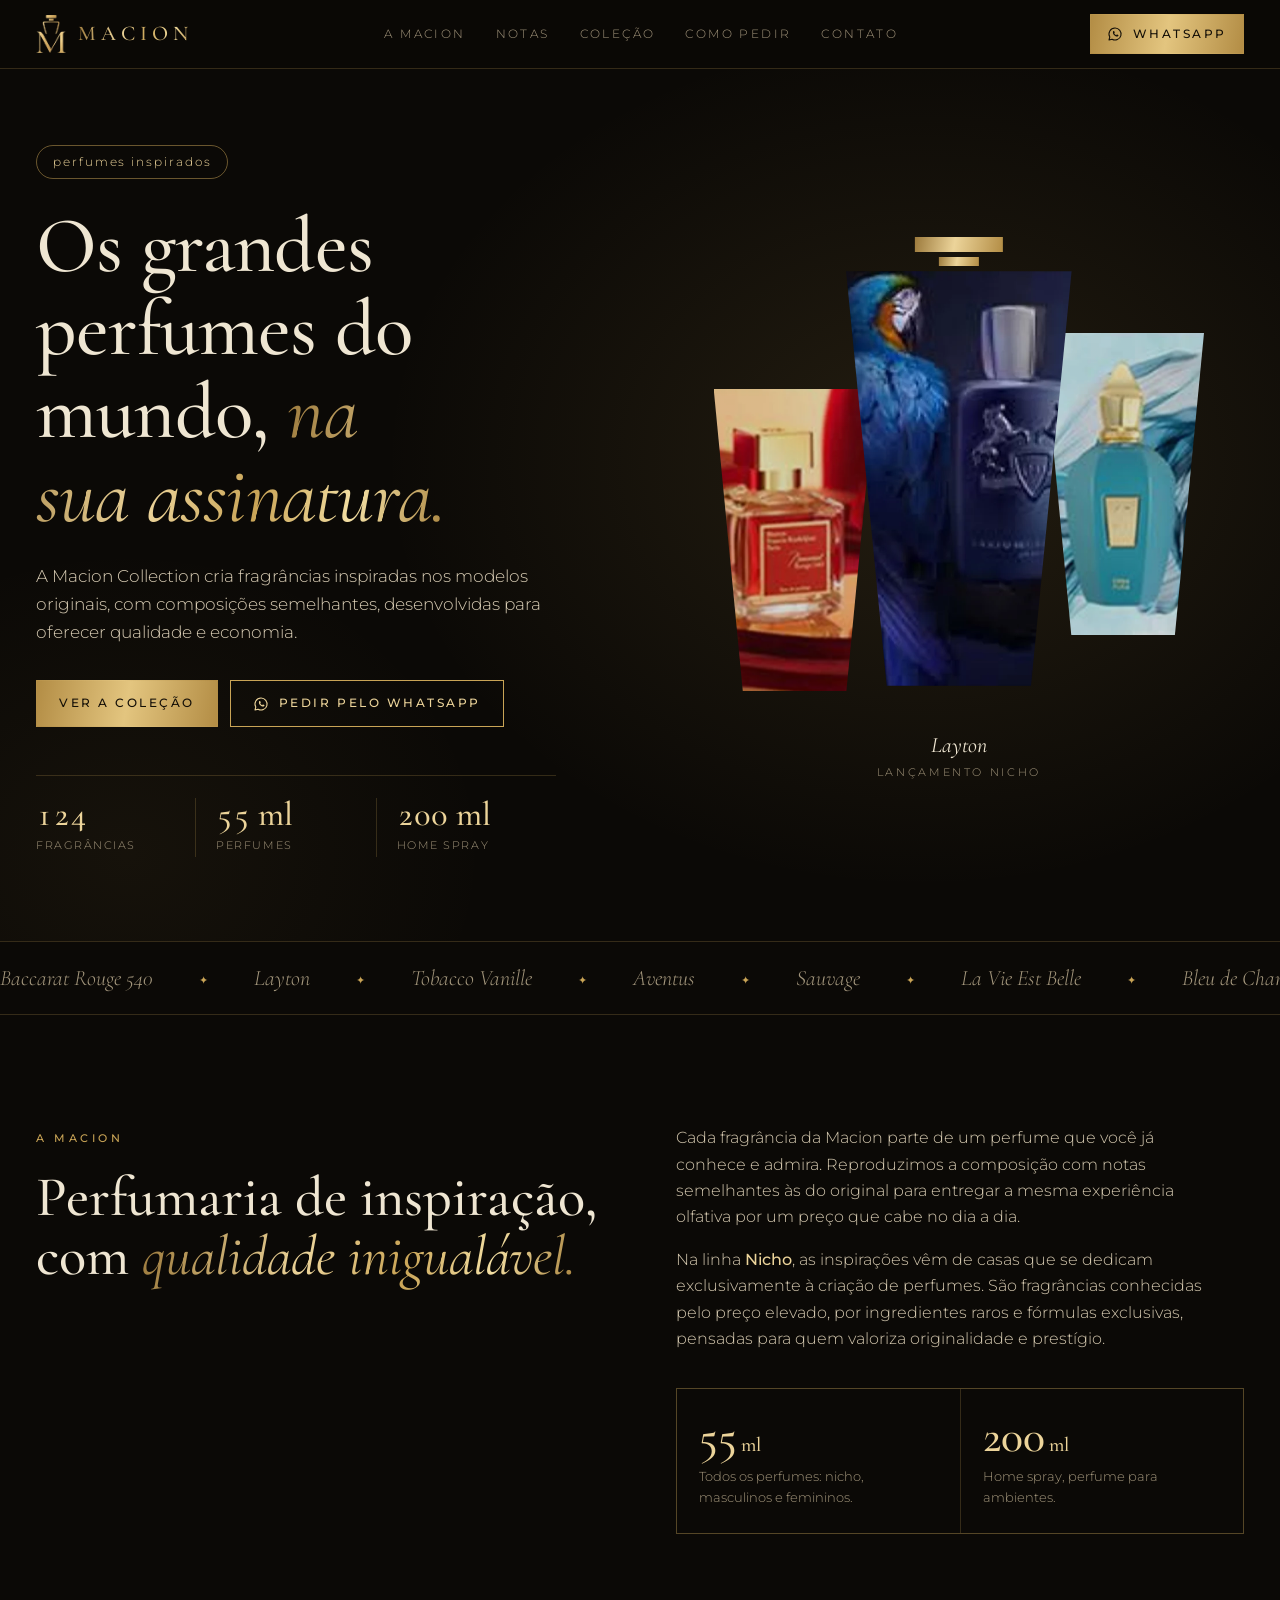
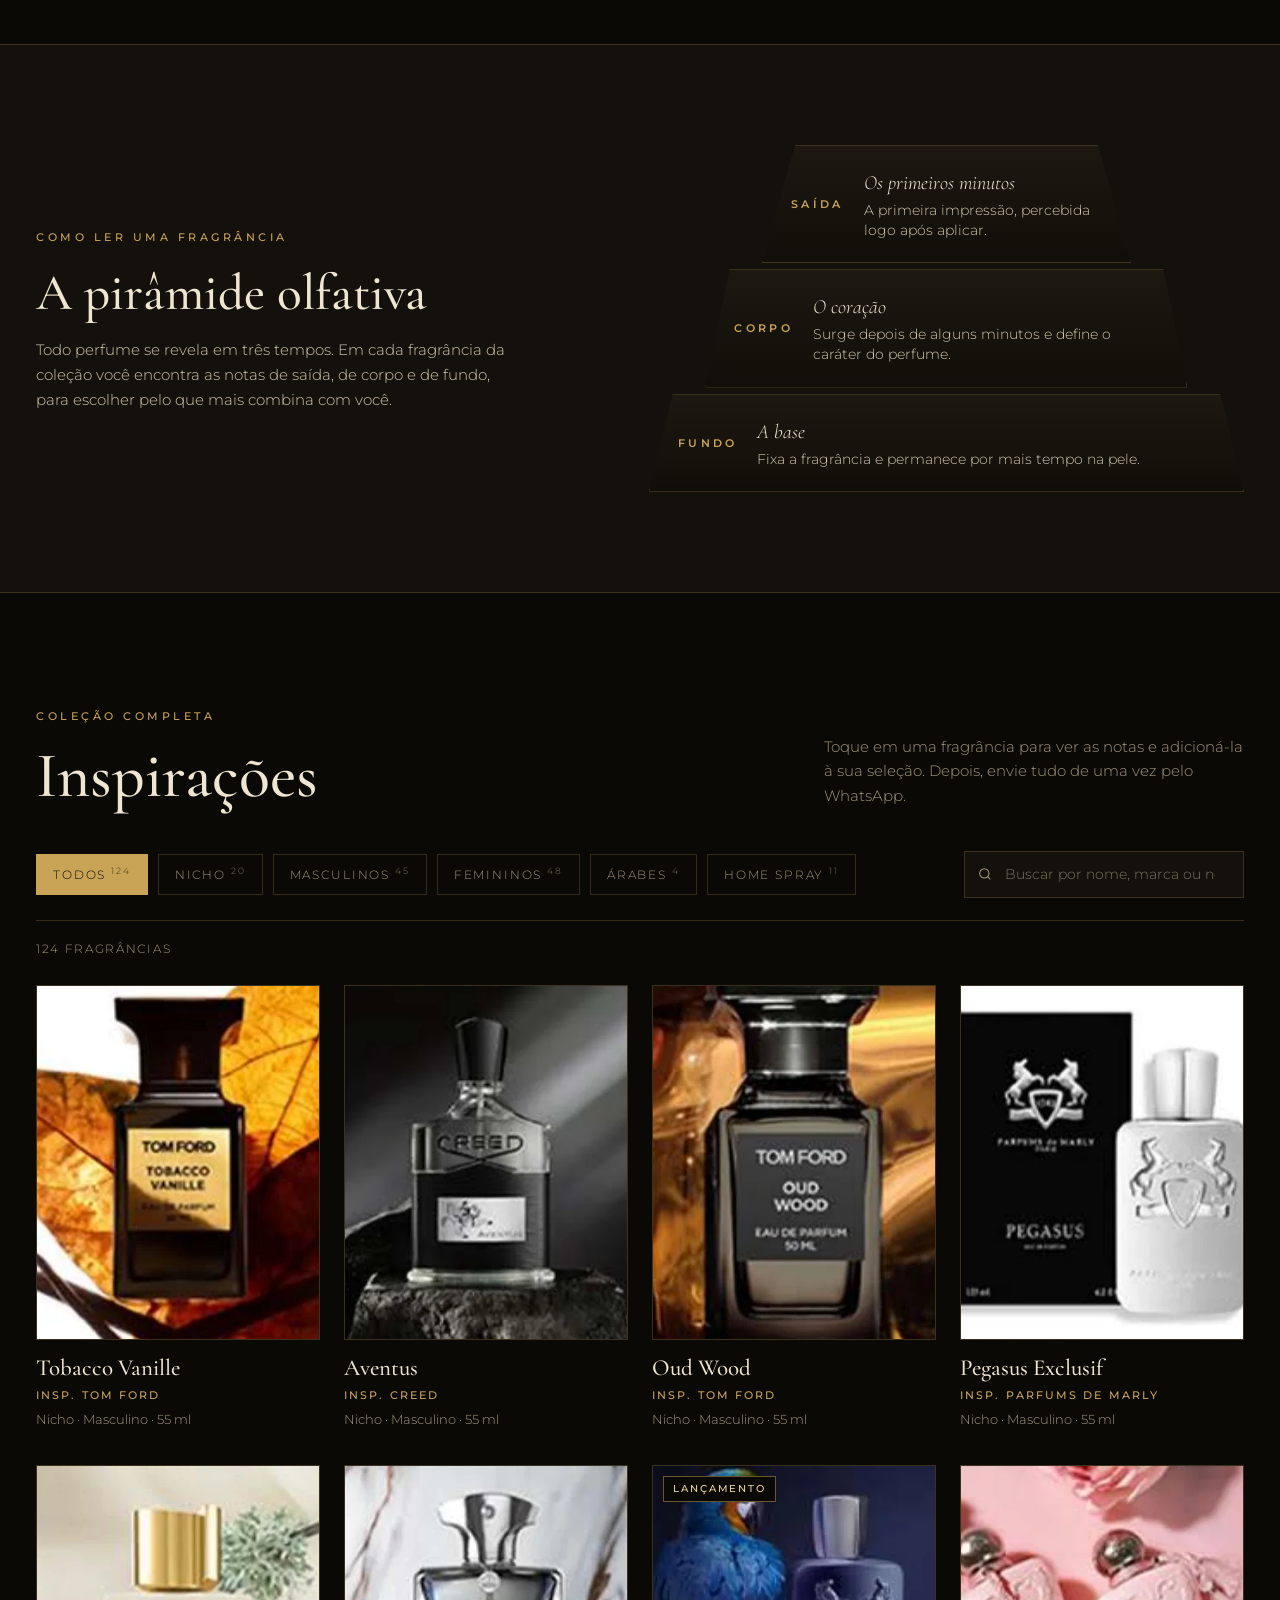
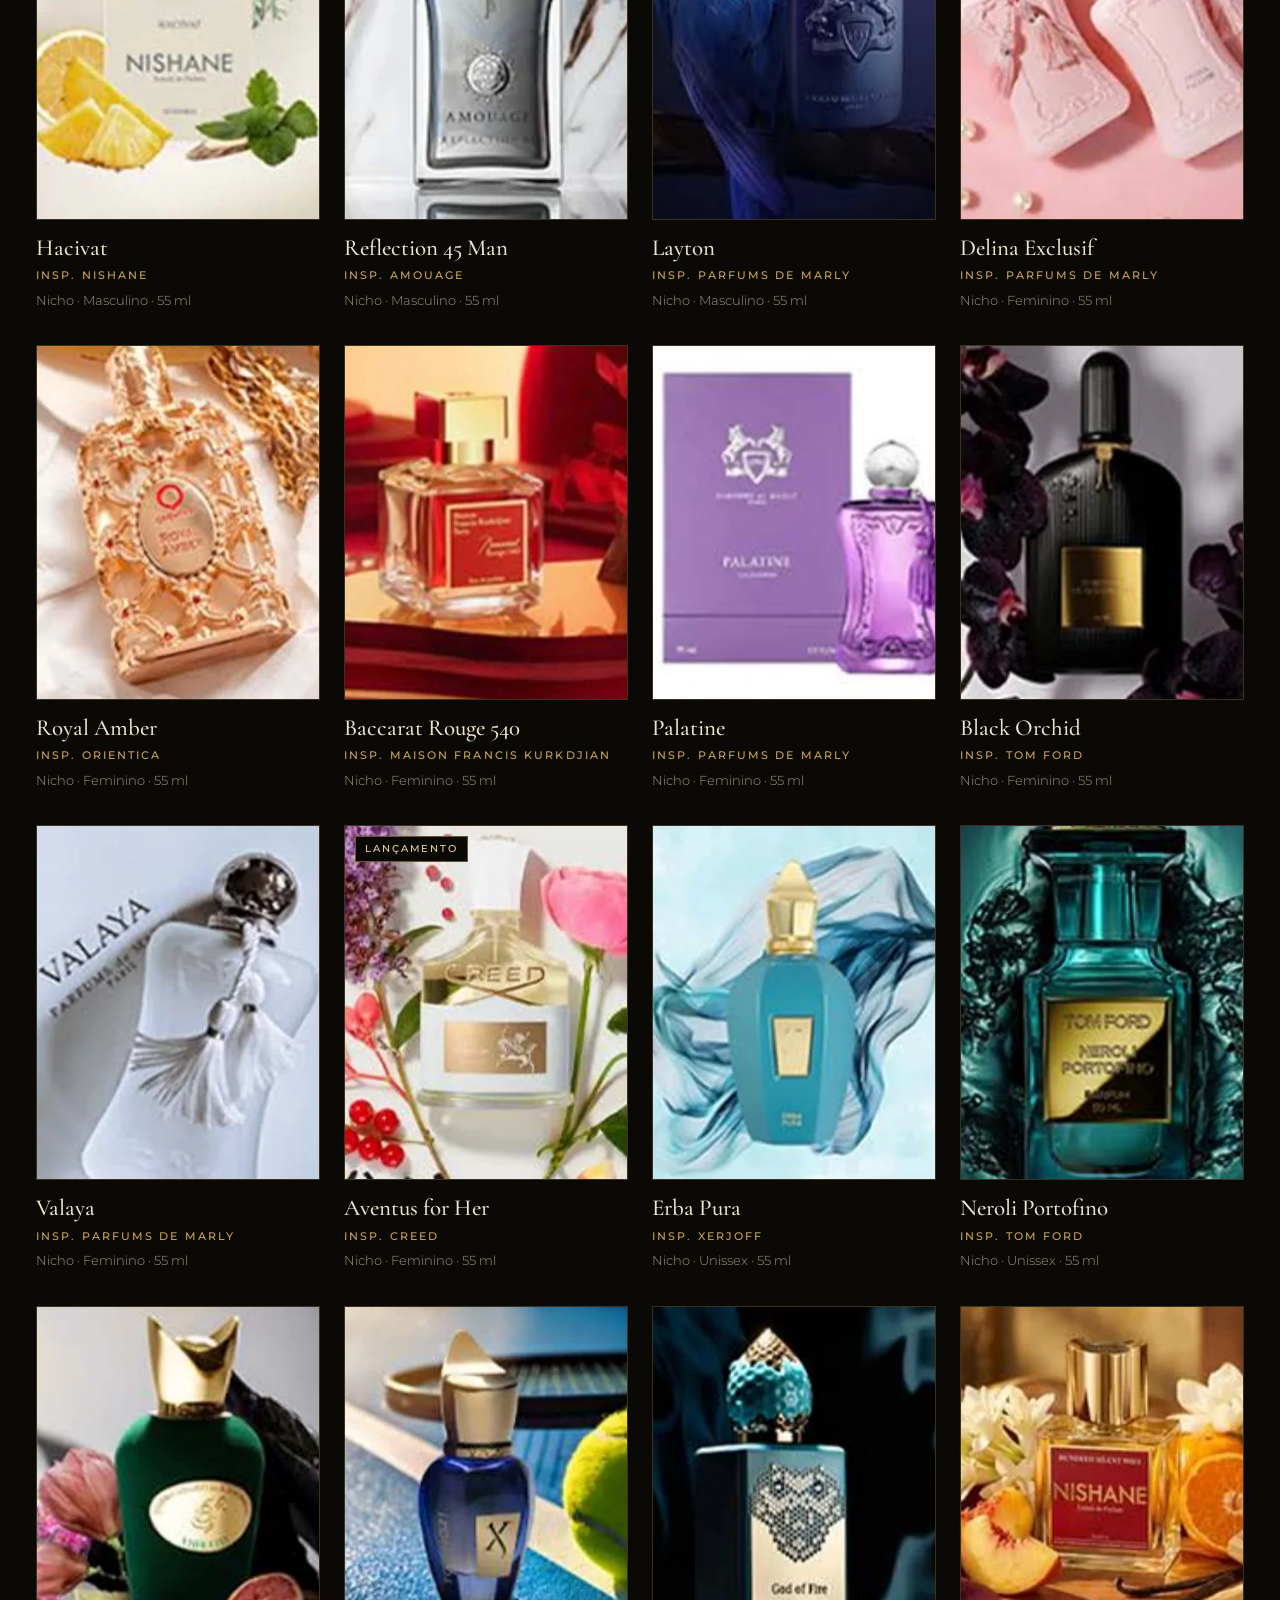
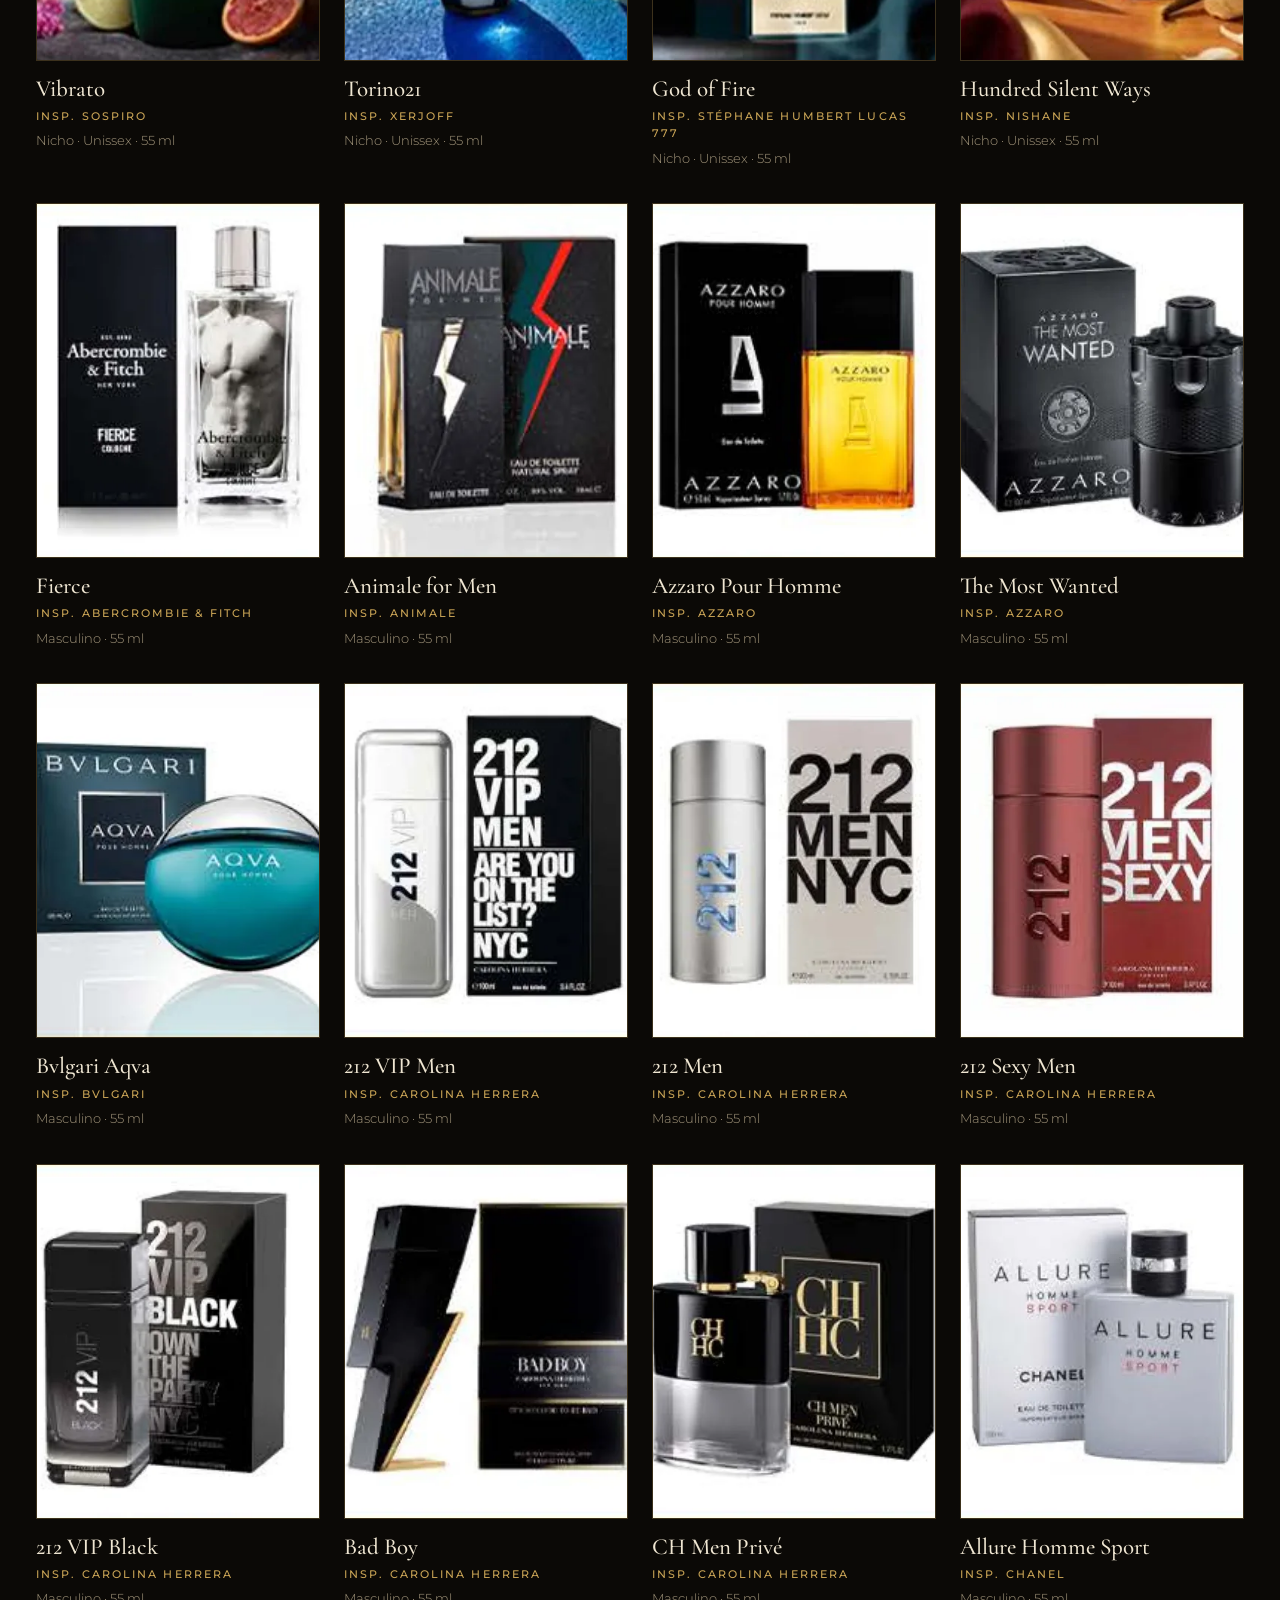
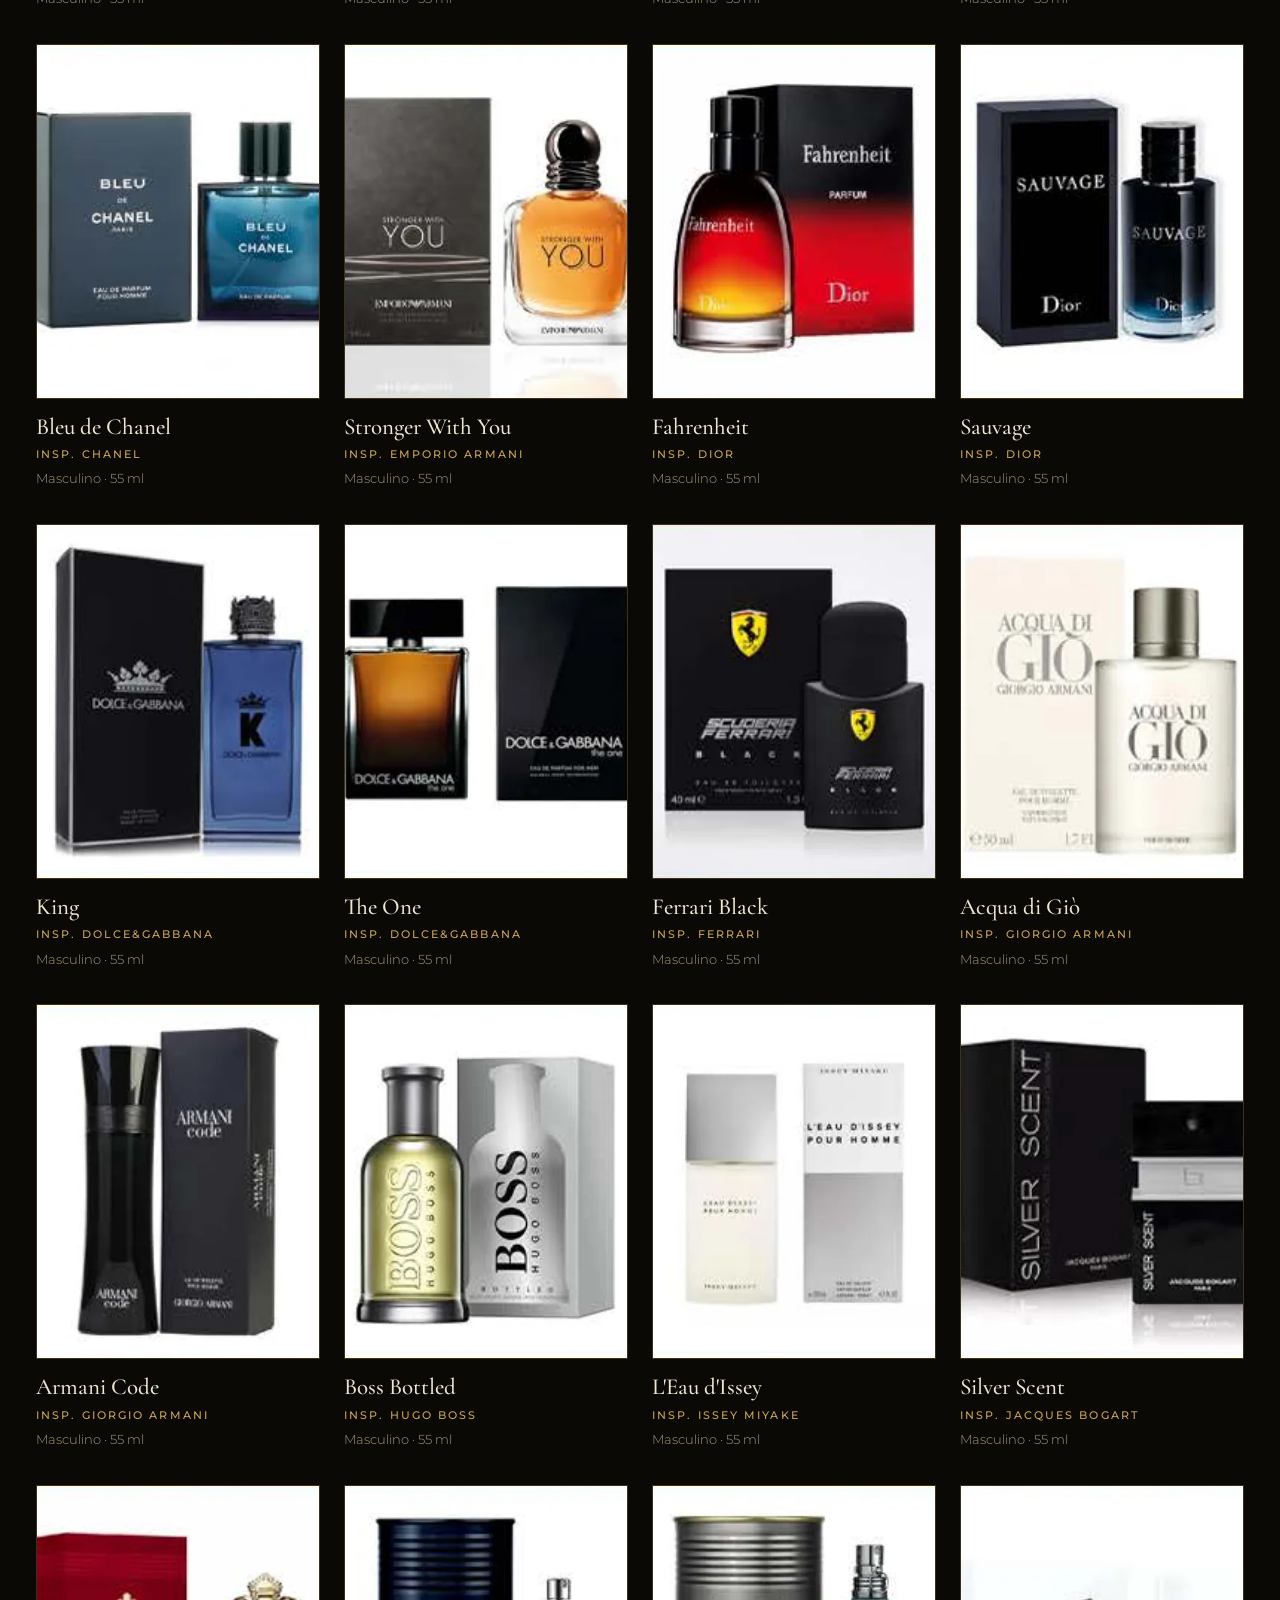
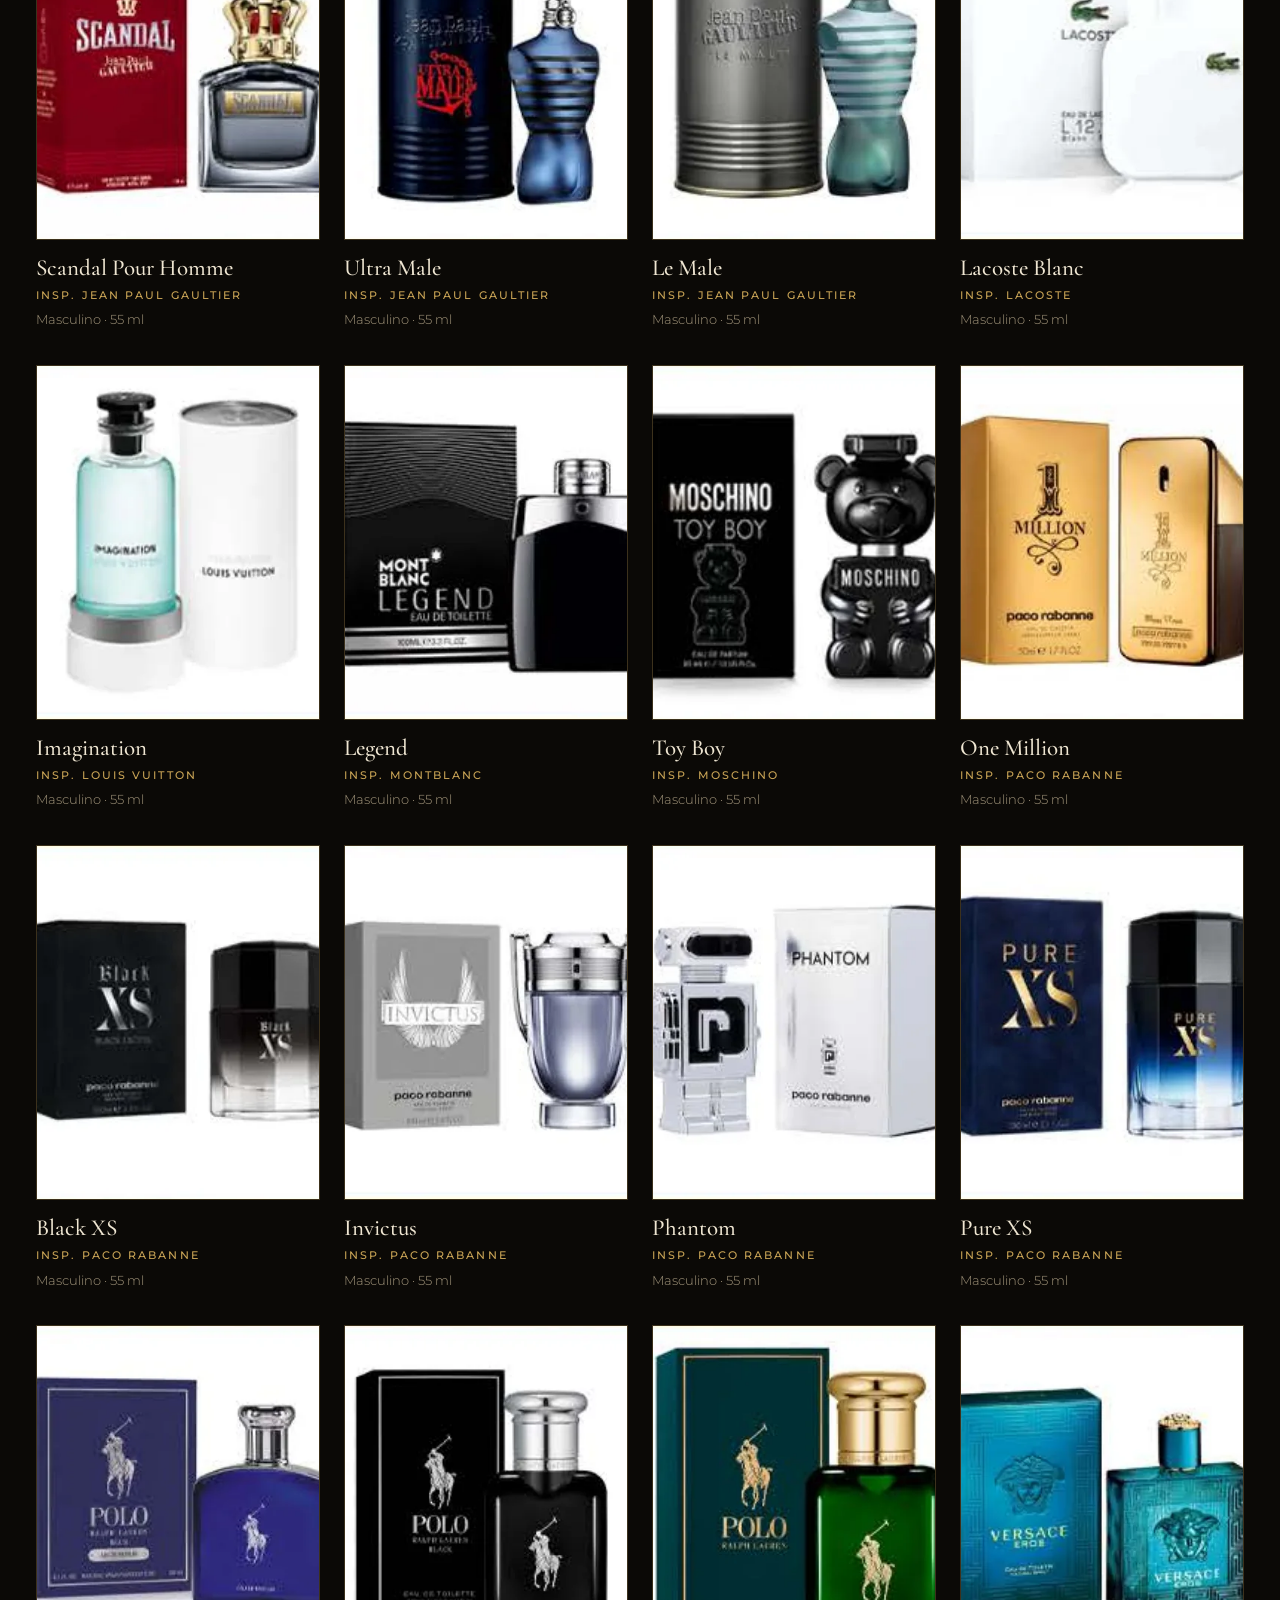
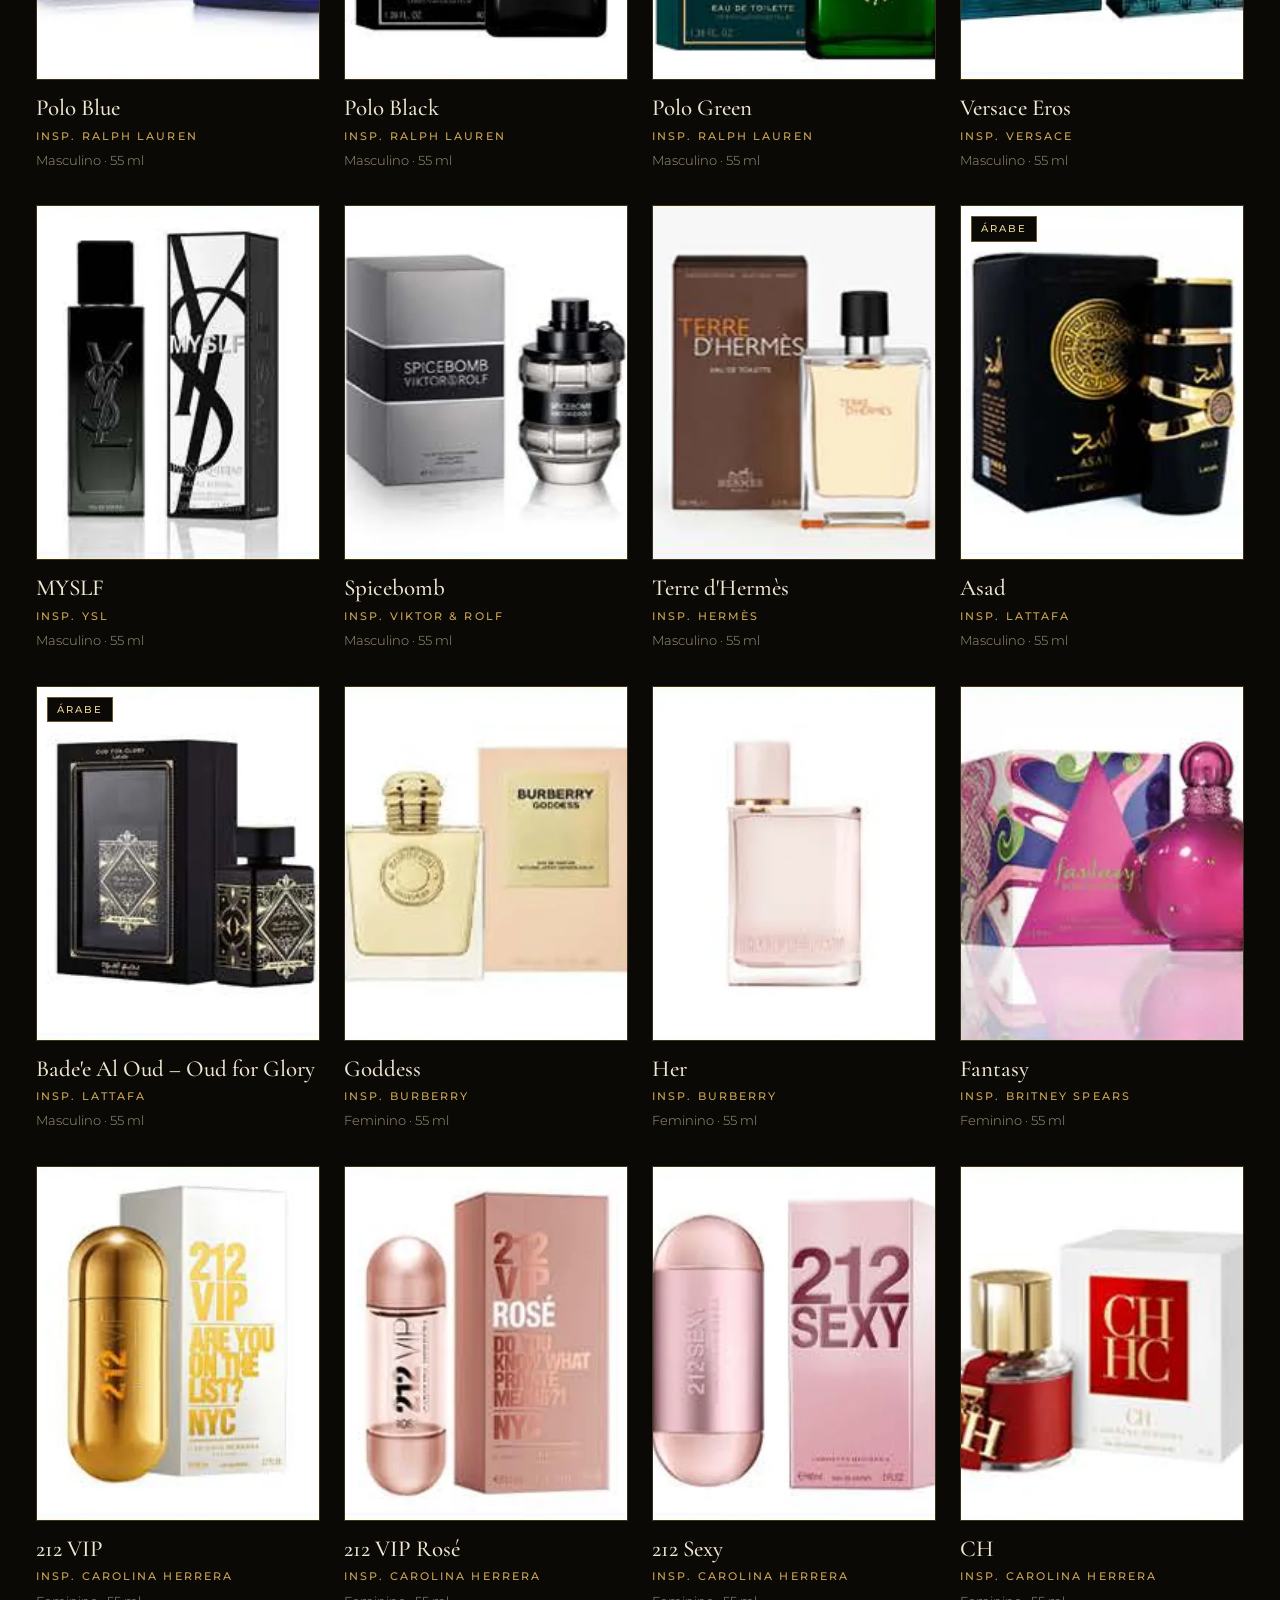
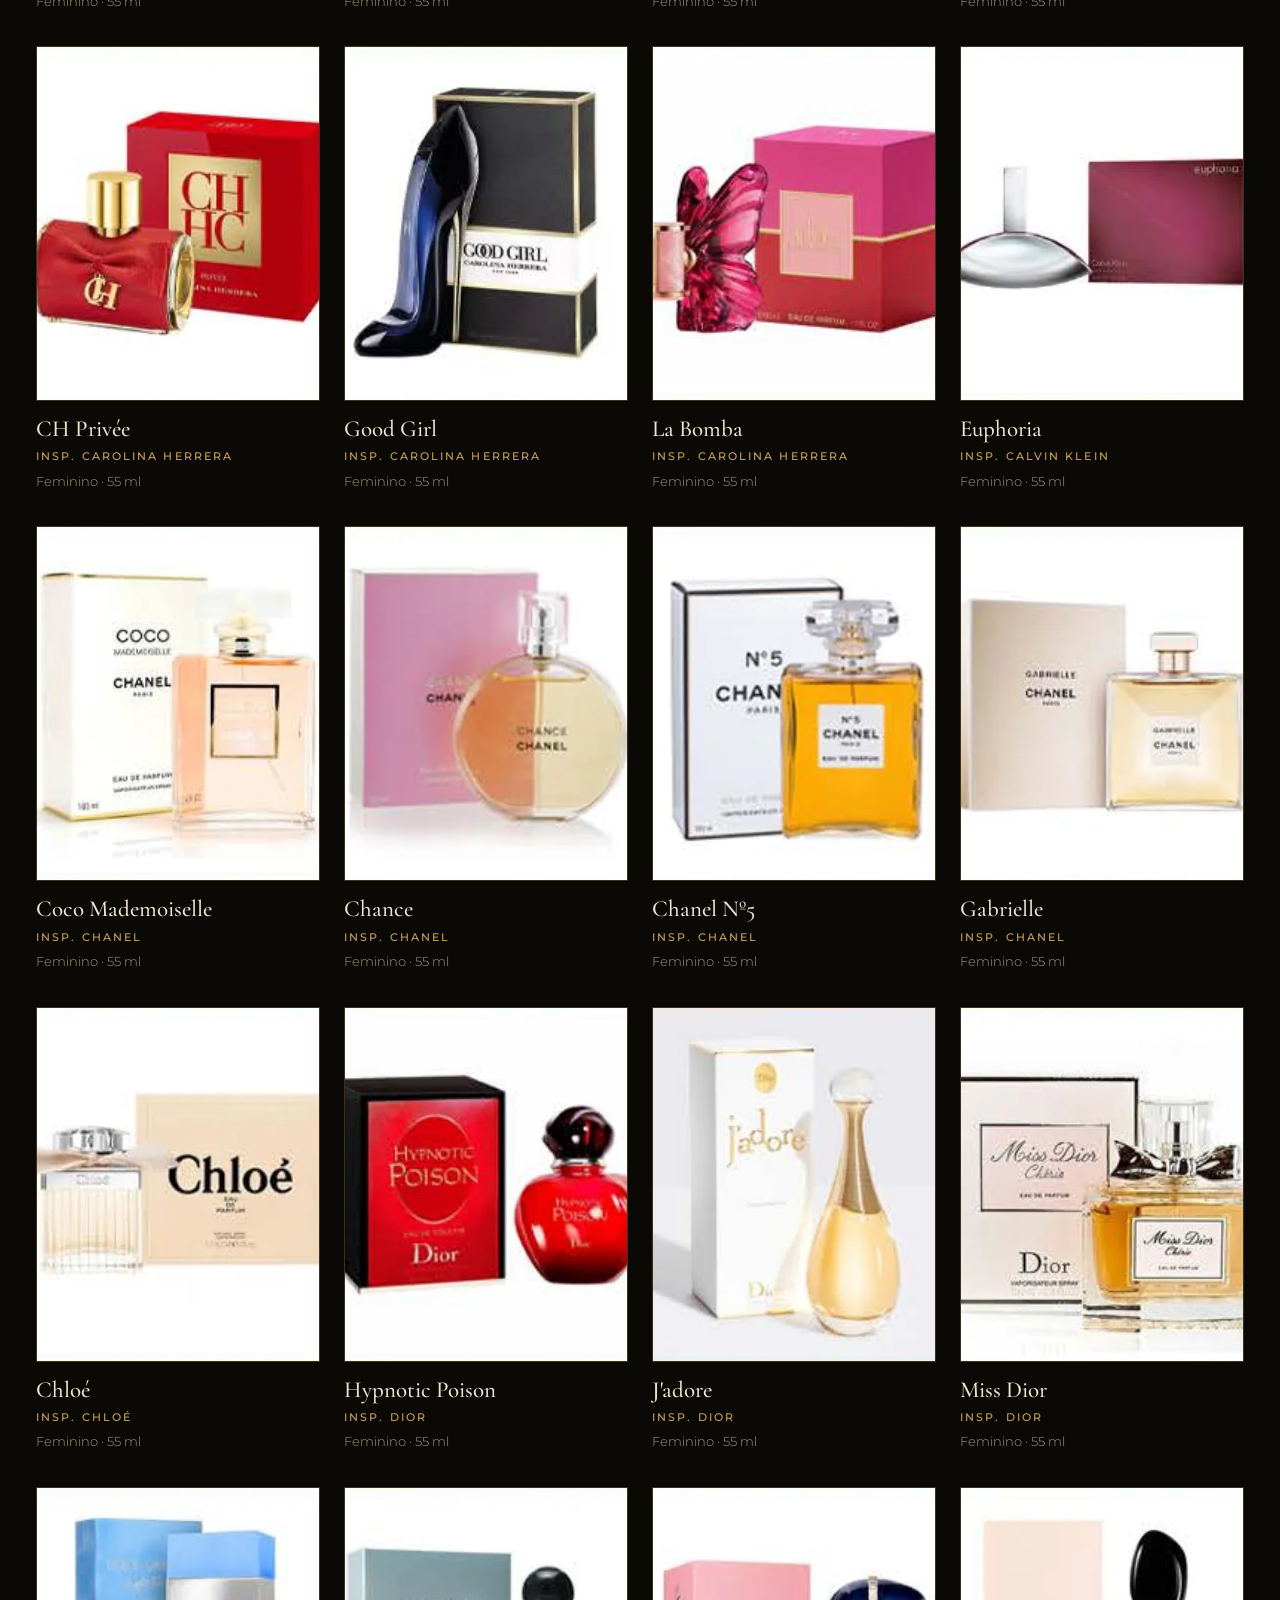
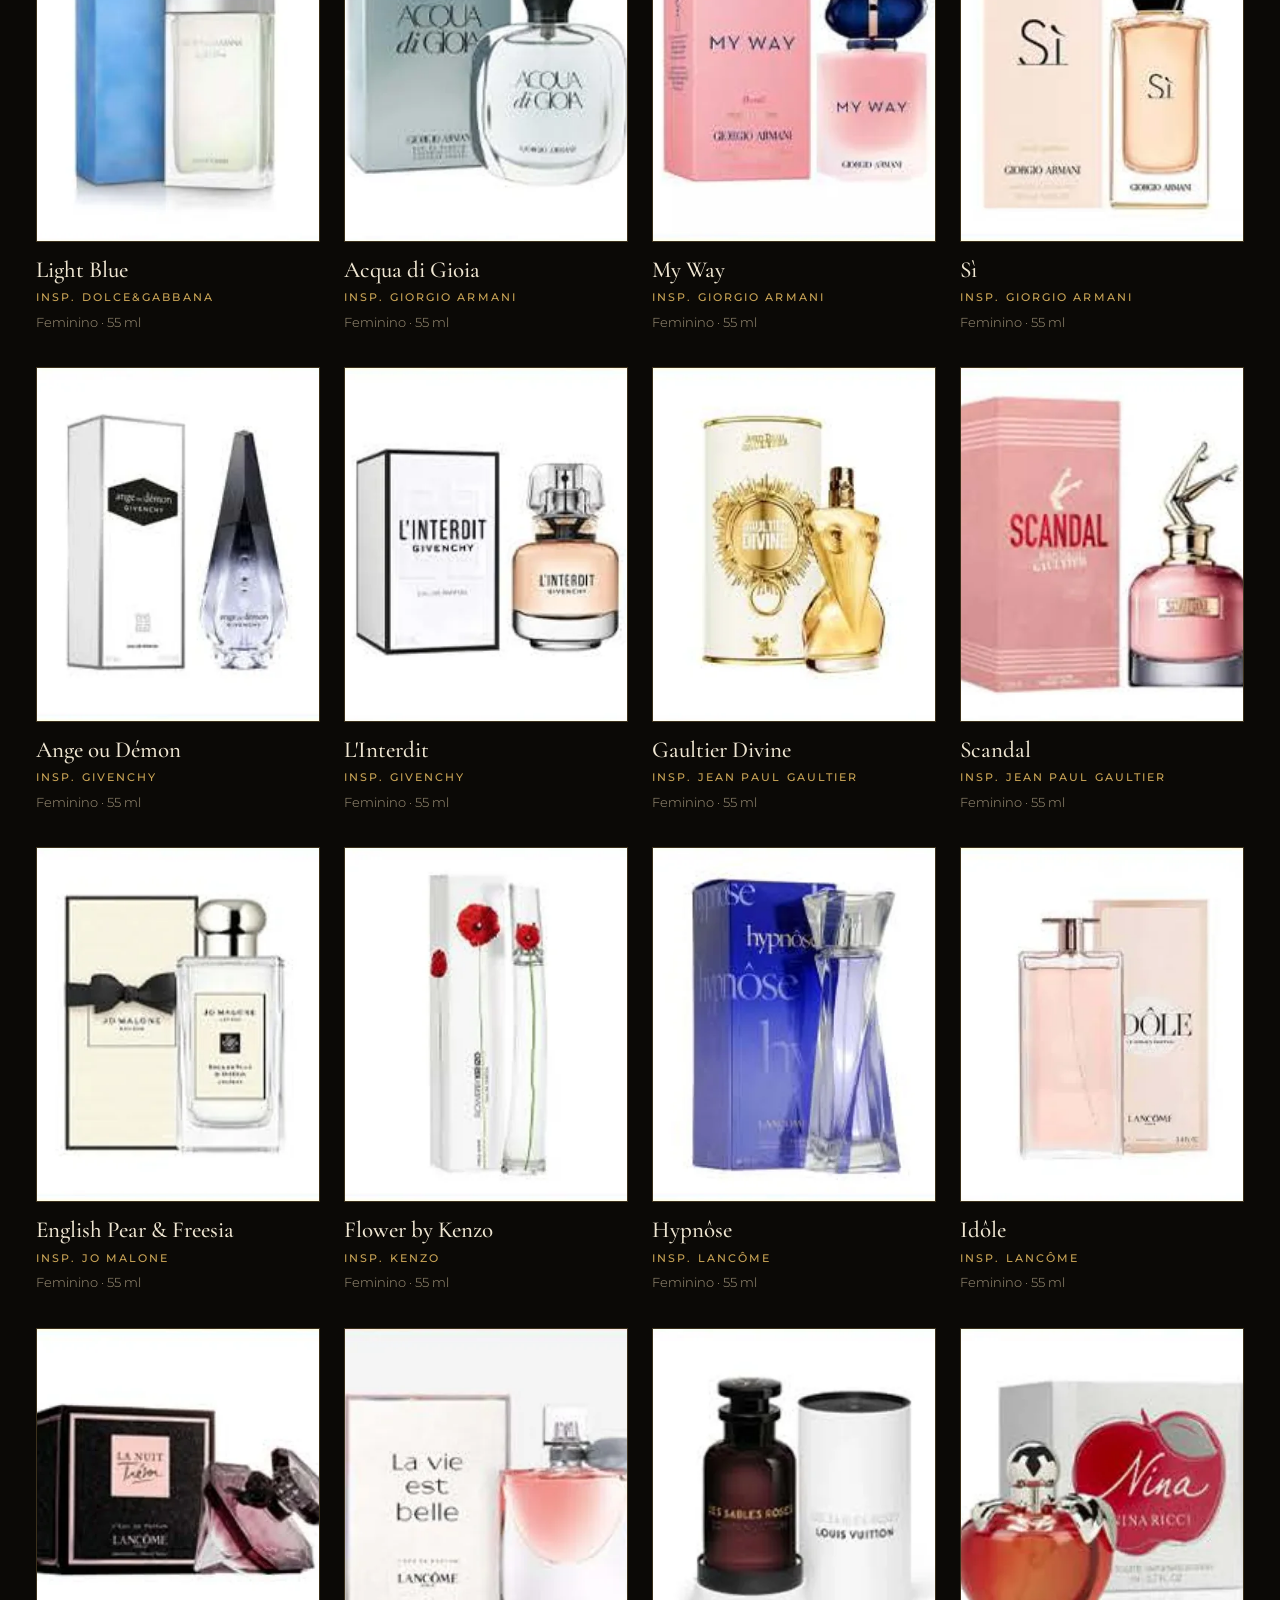
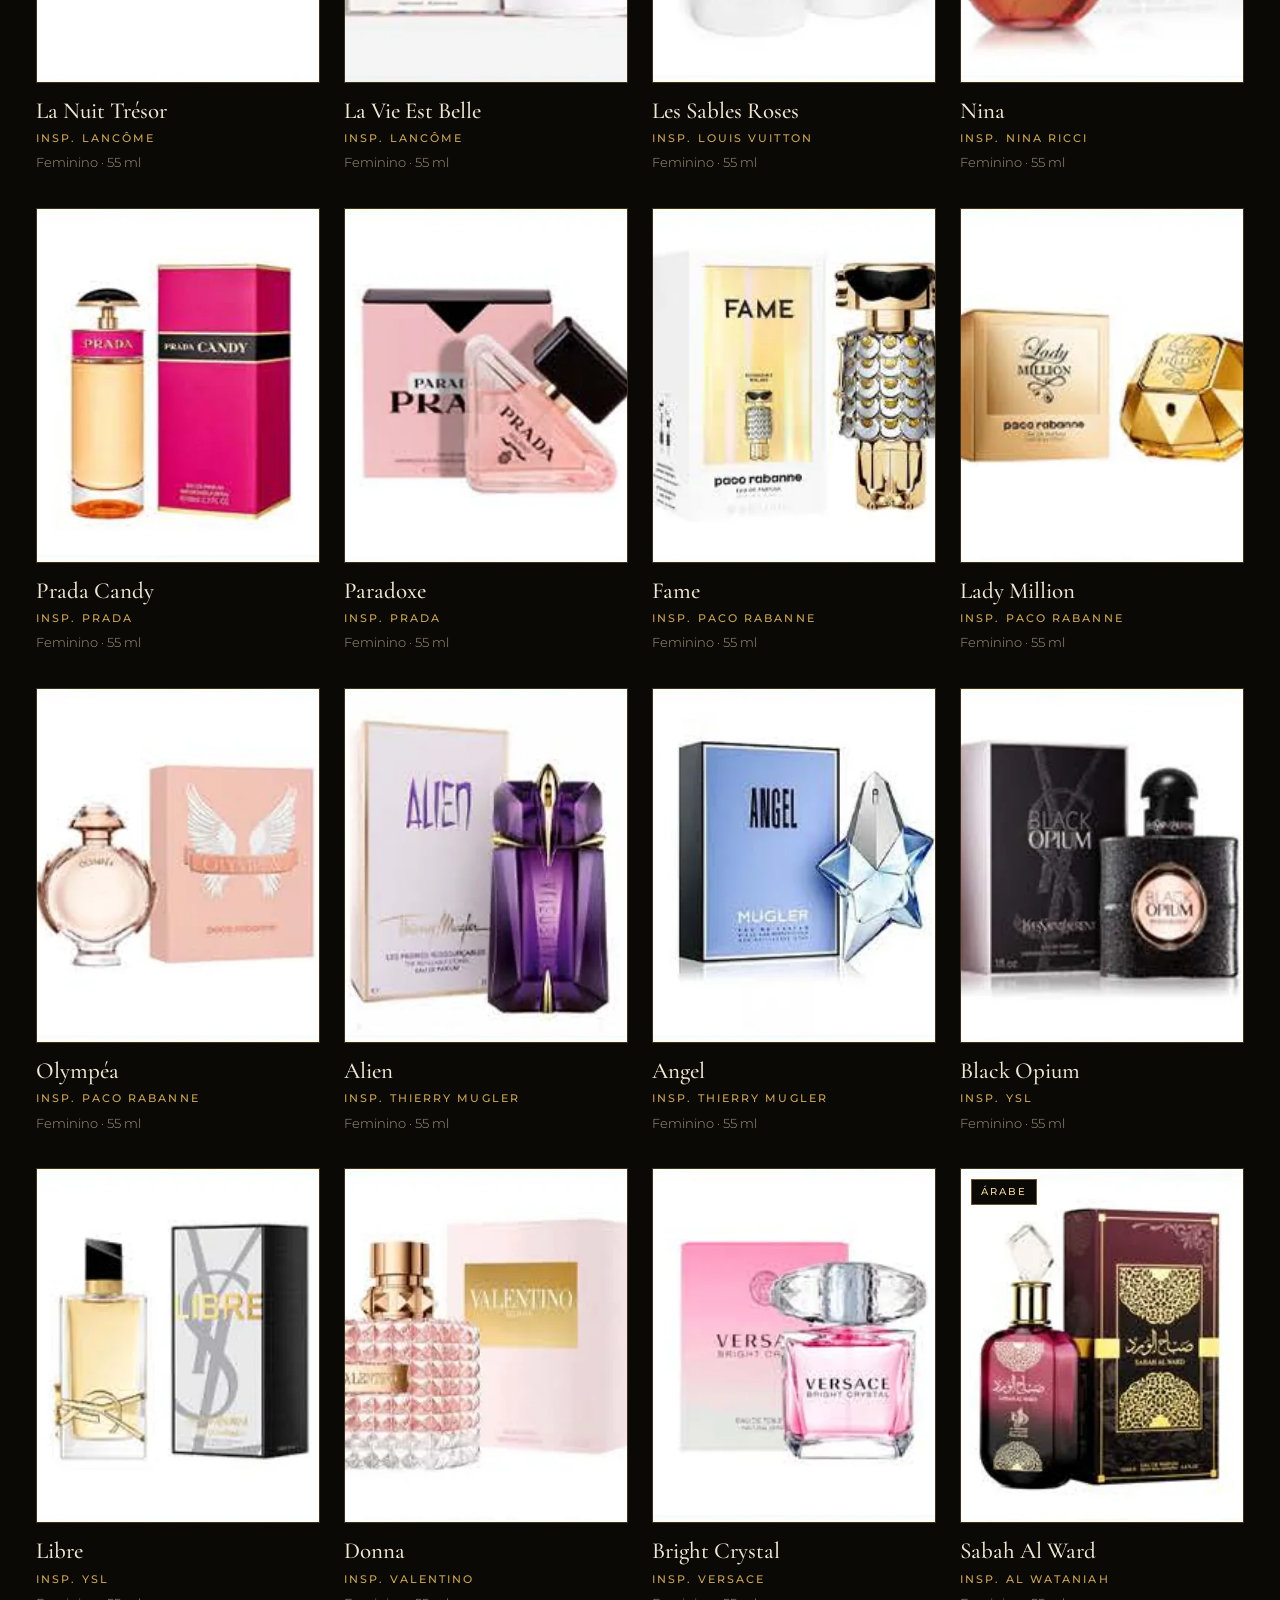
==== index.html @ 7d621f63 "Site Macion Collection Co-Authored-By: Claude Opus 5.5 <noreply@anthropic.com> Claude-Session: https" ====
<!doctype html>
<html lang="pt-BR">
<head>
<meta charset="utf-8">
<meta name="viewport" content="width=device-width, initial-scale=1, viewport-fit=cover">
<meta name="theme-color" content="#0b0906">
<link rel="icon" type="image/png" href="img/macion_mono.png">
<meta property="og:title" content="Macion Collection">
<meta property="og:description" content="Perfumes inspirados nos grandes nomes da perfumaria. Nicho, masculinos, femininos e home spray.">
<meta property="og:image" content="img/hero-nicho-3_0.webp">
<title>Macion Collection</title>
<meta name="description" content="Macion Collection: perfumes inspirados nos grandes nomes da perfumaria. Nicho, masculinos, femininos e home spray.">
<link rel="preconnect" href="https://fonts.googleapis.com">
<link rel="preconnect" href="https://fonts.gstatic.com" crossorigin>
<link rel="stylesheet" href="https://fonts.googleapis.com/css2?family=Cormorant+Garamond:ital,wght@0,400;0,500;0,600;1,400;1,500&family=Montserrat:wght@300;400;500;600&display=swap">
<style>
/* Layout: uma vitrine noturna — fundo preto quente, molduras no formato do frasco do logo, ouro só nos detalhes. Identidade única (escura), sem tema claro. */
:root{
  --noite:#0b0906;          /* fundo */
  --veludo:#14110c;         /* superfícies */
  --ambar:#1d1810;          /* superfície elevada */
  --ouro:#c9a456;           /* acento */
  --ouro-claro:#ecd49a;     /* brilho do ouro */
  --marfim:#efe6d2;         /* texto principal */
  --fumo:#a3967c;           /* texto secundário */
  --fio:rgba(201,164,86,.22);
  --fio-forte:rgba(201,164,86,.5);
  --display:"Cormorant Garamond","Cormorant",Garamond,"Times New Roman",serif;
  --texto:"Montserrat","Helvetica Neue",Arial,sans-serif;
  --gutter:max(16px,env(safe-area-inset-left,0px));
  --gutter-r:max(16px,env(safe-area-inset-right,0px));
  --max:1240px;
  color-scheme:dark;
}
*{box-sizing:border-box}
[hidden]{display:none!important}
html{scroll-behavior:smooth;background:var(--noite)}
body{background:var(--noite);color:var(--marfim);font-family:var(--texto);font-size:15px;line-height:1.65;font-weight:300;-webkit-font-smoothing:antialiased}
body::before{content:"";position:fixed;inset:0 0 auto;height:env(safe-area-inset-top,0px);z-index:60;background:var(--noite)}
img{max-width:100%;display:block}
a{color:inherit}
button{font:inherit;color:inherit;cursor:pointer}
:focus-visible{outline:1.5px solid var(--ouro-claro);outline-offset:3px}
.wrap{max-width:var(--max);margin:0 auto;padding-left:var(--gutter);padding-right:var(--gutter-r)}
.ouro{background:linear-gradient(100deg,#9c7a3c 0%,#ecd49a 38%,#c9a456 60%,#f3dfa3 80%,#a9843f 100%);-webkit-background-clip:text;background-clip:text;color:transparent}
.eyebrow{font-size:11px;letter-spacing:.32em;text-transform:uppercase;color:var(--ouro);font-weight:500}
h1,h2,h3{font-family:var(--display);font-weight:500;text-wrap:balance;margin:0;line-height:1.05}
p{margin:0}

/* ---------- topo ---------- */
.topo{position:sticky;top:env(safe-area-inset-top,0px);z-index:50;background:rgba(11,9,6,.86);backdrop-filter:blur(12px);-webkit-backdrop-filter:blur(12px);border-bottom:1px solid var(--fio)}
.topo .wrap{display:flex;align-items:center;justify-content:space-between;gap:16px;height:68px}
.marca{display:flex;align-items:center;gap:12px;text-decoration:none}
.marca img{height:38px;width:auto}
.marca span{font-family:var(--display);font-size:21px;letter-spacing:.24em;font-weight:500}
.nav{display:flex;gap:30px;font-size:12px;letter-spacing:.2em;text-transform:uppercase}
.nav a{text-decoration:none;color:var(--fumo);transition:color .2s}
.nav a:hover{color:var(--ouro-claro)}
.btn{display:inline-flex;align-items:center;justify-content:center;gap:10px;border:1px solid var(--ouro);background:transparent;color:var(--ouro-claro);padding:13px 22px;font-size:11.5px;letter-spacing:.22em;text-transform:uppercase;font-weight:500;text-decoration:none;transition:background .25s,color .25s;white-space:nowrap}
.btn:hover{background:var(--ouro);color:var(--noite)}
.btn.cheio{background:linear-gradient(100deg,#b38d45,#e3c57f 50%,#b38d45);color:#140f07;border-color:transparent}
.btn.cheio:hover{filter:brightness(1.08)}
.btn svg{width:16px;height:16px;flex:none}
.topo .btn{padding:10px 16px}

/* ---------- hero ---------- */
.hero{position:relative;overflow:hidden;border-bottom:1px solid var(--fio)}
.hero::before{content:"";position:absolute;inset:0;background:radial-gradient(ellipse 60% 70% at 72% 45%,rgba(201,164,86,.13),transparent 70%),radial-gradient(ellipse 40% 50% at 10% 90%,rgba(201,164,86,.06),transparent 70%);pointer-events:none}
.hero .wrap{display:grid;grid-template-columns:1.02fr 1fr;gap:56px;align-items:center;padding-block:76px 84px;position:relative}
.hero .pill{display:inline-block;border:1px solid var(--fio-forte);border-radius:99px;padding:6px 16px;font-size:12px;letter-spacing:.16em;color:var(--ouro-claro)}
.hero h1{font-size:clamp(44px,6.2vw,84px);margin-top:26px;font-weight:500;letter-spacing:-.01em}
.hero h1 em{font-style:italic;font-weight:400}
.hero .lead{font-size:17px;color:#d8ccb4;max-width:31em;margin-top:24px}
.hero .acoes{display:flex;flex-wrap:wrap;gap:12px;margin-top:34px}
.fatos{display:flex;gap:0;margin-top:48px;border-top:1px solid var(--fio);padding-top:22px;max-width:520px}
.fatos div{flex:1;padding-right:18px}
.fatos div+div{border-left:1px solid var(--fio);padding-left:20px}
.fatos b{display:block;font-family:var(--display);font-size:34px;font-weight:500;line-height:1;color:var(--ouro-claro);font-variant-numeric:tabular-nums}
.fatos b{white-space:nowrap}
.fatos small{font-size:11px;letter-spacing:.14em;text-transform:uppercase;color:var(--fumo)}

/* vitrine: molduras no formato do frasco do logo */
.vitrine{position:relative;height:560px}
.frasco{position:absolute;clip-path:polygon(0 0,100% 0,82% 100%,18% 100%);overflow:hidden;background:var(--ambar)}
.frasco img{width:100%;height:100%;object-fit:cover;transition:transform 1.2s cubic-bezier(.2,.7,.2,1)}
.frasco:hover img{transform:scale(1.05)}
.frasco.f1{width:46%;height:74%;left:27%;top:9%;z-index:3;box-shadow:0 30px 80px rgba(0,0,0,.6)}
.frasco.f2{width:33%;height:54%;left:0;top:30%;z-index:2;opacity:.85}
.frasco.f3{width:33%;height:54%;right:0;top:20%;z-index:2;opacity:.85}
.tampa{position:absolute;z-index:4;left:50%;transform:translateX(-50%);top:0;width:18%;display:flex;flex-direction:column;align-items:center;gap:5px}
.tampa i{display:block;height:15px;width:100%;background:linear-gradient(100deg,#9c7a3c,#ecd49a 45%,#b38d45);}
.tampa i+i{width:46%;height:9px}
.vitrine figcaption{position:absolute;left:27%;width:46%;bottom:0;text-align:center;z-index:5;font-size:11px;letter-spacing:.24em;text-transform:uppercase;color:var(--fumo)}
.vitrine figcaption b{display:block;font-family:var(--display);font-style:italic;font-weight:400;font-size:22px;letter-spacing:0;text-transform:none;color:var(--marfim)}

/* ---------- faixa ---------- */
.faixa{border-bottom:1px solid var(--fio);overflow:hidden;white-space:nowrap;padding-block:18px;color:var(--fumo)}
.faixa .trilho{display:inline-flex;gap:46px;animation:rola 60s linear infinite;font-family:var(--display);font-size:22px;font-style:italic}
.faixa .trilho span::after{content:"✦";font-style:normal;font-size:11px;color:var(--ouro);margin-left:46px;vertical-align:middle}
@keyframes rola{to{transform:translateX(-50%)}}

/* ---------- sobre ---------- */
section{scroll-margin-top:84px}
.sobre .wrap{display:grid;grid-template-columns:1fr 1fr;gap:72px;padding-block:110px;align-items:start}
.sobre h2{font-size:clamp(36px,4.4vw,58px);margin-top:18px}
.sobre h2 em{font-style:italic;font-weight:400}
.sobre .col p{color:#d4c8af;font-size:16px;max-width:34em}
.sobre .col p+p{margin-top:16px}
.tamanhos{display:grid;grid-template-columns:1fr 1fr;gap:1px;background:var(--fio);border:1px solid var(--fio);margin-top:36px}
.tamanhos div{background:var(--noite);padding:24px 22px}
.tamanhos b{font-family:var(--display);font-size:46px;font-weight:500;color:var(--ouro-claro);line-height:1}
.tamanhos b small{font-size:20px;margin-left:4px}
.tamanhos span{display:block;font-size:12.5px;color:var(--fumo);margin-top:8px}

/* pirâmide olfativa */
.notas{background:var(--veludo);border-block:1px solid var(--fio)}
.notas .wrap{display:grid;grid-template-columns:1fr 1.1fr;gap:72px;align-items:center;padding-block:100px}
.notas h2{font-size:clamp(34px,4vw,52px);margin-top:18px}
.notas .intro{color:#d4c8af;margin-top:18px;max-width:32em}
.piramide{display:flex;flex-direction:column;align-items:center;gap:6px}
.camada{display:grid;grid-template-columns:auto 1fr;gap:20px;align-items:center;padding:22px 28px;background:linear-gradient(180deg,var(--ambar),#110e09);border:1px solid var(--fio);clip-path:polygon(4% 0,96% 0,100% 100%,0 100%)}
.camada:nth-child(1){width:62%;clip-path:polygon(9% 0,91% 0,100% 100%,0 100%)}
.camada:nth-child(2){width:81%;clip-path:polygon(5% 0,95% 0,100% 100%,0 100%)}
.camada:nth-child(3){width:100%}
.camada b{font-size:11px;letter-spacing:.3em;text-transform:uppercase;color:var(--ouro);font-weight:600}
.camada span{font-size:13.5px;color:#d4c8af;line-height:1.5}
.camada em{display:block;font-family:var(--display);font-size:20px;color:var(--marfim);font-style:italic;margin-bottom:2px}

/* ---------- coleção ---------- */
.colecao .wrap{padding-block:110px 90px}
.cab{display:flex;justify-content:space-between;align-items:flex-end;gap:32px;flex-wrap:wrap}
.cab h2{font-size:clamp(40px,5vw,66px);margin-top:14px}
.cab p{color:var(--fumo);max-width:28em}
.filtros{display:flex;flex-wrap:wrap;align-items:center;gap:10px;margin-top:42px;padding-bottom:22px;border-bottom:1px solid var(--fio)}
.chip{border:1px solid var(--fio);background:transparent;padding:9px 16px;font-size:11.5px;letter-spacing:.16em;text-transform:uppercase;color:var(--fumo);transition:all .2s}
.chip:hover{border-color:var(--fio-forte);color:var(--marfim)}
.chip[aria-pressed="true"]{border-color:var(--ouro);color:var(--noite);background:var(--ouro)}
.chip sup{font-size:9px;margin-left:5px;opacity:.75}
.sub{display:flex;gap:18px;margin-left:6px}
.sub button{background:none;border:0;padding:4px 0;font-size:12px;letter-spacing:.14em;text-transform:uppercase;color:var(--fumo);border-bottom:1px solid transparent}
.sub button[aria-pressed="true"]{color:var(--ouro-claro);border-color:var(--ouro)}
.busca{margin-left:auto;position:relative;flex:0 1 280px;min-width:0}
.busca input{width:100%;background:var(--veludo);border:1px solid var(--fio);color:var(--marfim);padding:11px 14px 11px 40px;font:inherit;font-size:14px;outline:none}
.busca input:focus{border-color:var(--ouro)}
.busca input::placeholder{color:#7d7360}
.busca svg{position:absolute;left:13px;top:50%;transform:translateY(-50%);width:16px;height:16px;color:var(--fumo)}
.contagem{margin-top:18px;font-size:12px;letter-spacing:.14em;text-transform:uppercase;color:var(--fumo)}
.grade{display:grid;grid-template-columns:repeat(4,minmax(0,1fr));gap:34px 24px;margin-top:26px}
.item{background:none;border:0;padding:0;text-align:left;display:flex;flex-direction:column;min-width:0}
.item .foto{position:relative;aspect-ratio:4/5;max-width:100%;overflow:hidden;background:var(--veludo);border:1px solid var(--fio)}
.item .foto img{width:100%;height:100%;object-fit:cover;transition:transform .9s cubic-bezier(.2,.7,.2,1),filter .4s}
.item:hover .foto img{transform:scale(1.045)}
.item .foto::after{content:"Ver notas";position:absolute;left:0;right:0;bottom:0;padding:12px;text-align:center;font-size:10.5px;letter-spacing:.26em;text-transform:uppercase;color:var(--ouro-claro);background:linear-gradient(transparent,rgba(11,9,6,.92));opacity:0;transform:translateY(6px);transition:all .3s}
.item:hover .foto::after,.item:focus-visible .foto::after{opacity:1;transform:none}
.selo{position:absolute;top:10px;left:10px;z-index:2;background:var(--noite);color:var(--ouro-claro);border:1px solid var(--fio-forte);font-size:9.5px;letter-spacing:.2em;text-transform:uppercase;padding:4px 9px;font-weight:500}
.marcado{position:absolute;top:10px;right:10px;z-index:2;width:28px;height:28px;border-radius:50%;background:var(--ouro);color:var(--noite);display:grid;place-items:center}
.marcado svg{width:14px;height:14px}
.item .nome{font-family:var(--display);font-size:23px;font-weight:500;line-height:1.1;margin-top:16px;color:var(--marfim)}
.item .ref{font-size:10.5px;letter-spacing:.2em;text-transform:uppercase;color:var(--ouro);margin-top:6px;font-weight:500}
.item .tag{font-size:12.5px;color:var(--fumo);margin-top:6px}
.vazio{padding:60px 0;text-align:center;color:var(--fumo)}
.vazio b{display:block;font-family:var(--display);font-size:28px;color:var(--marfim);font-weight:500;margin-bottom:6px}

/* ---------- ficha (modal) ---------- */
dialog.ficha{border:1px solid var(--fio-forte);background:var(--veludo);color:var(--marfim);padding:0;max-width:min(960px,calc(100vw - 32px));width:100%;max-height:calc(100dvh - 32px)}
dialog.ficha::backdrop{background:rgba(5,4,3,.78);backdrop-filter:blur(4px)}
.ficha .in{display:grid;grid-template-columns:1fr 1.15fr}
.ficha .img{background:var(--ambar);min-height:100%}
.ficha .img img{width:100%;height:100%;object-fit:cover;aspect-ratio:4/5}
.ficha .tx{padding:44px 42px 38px;display:flex;flex-direction:column;min-width:0}
.ficha .fechar{position:absolute;top:12px;right:12px;width:40px;height:40px;border:1px solid var(--fio);background:var(--noite);display:grid;place-items:center}
.ficha .fechar svg{width:16px;height:16px}
.ficha h3{font-size:44px;margin-top:12px}
.ficha .insp{color:var(--fumo);margin-top:8px;font-size:14px}
.ficha .insp b{color:var(--ouro-claro);font-weight:500}
.ficha dl{margin:28px 0 0;display:grid;gap:0;border-top:1px solid var(--fio)}
.ficha dl div{display:grid;grid-template-columns:88px 1fr;gap:16px;padding:14px 0;border-bottom:1px solid var(--fio)}
.ficha dt{font-size:10.5px;letter-spacing:.28em;text-transform:uppercase;color:var(--ouro);font-weight:600;padding-top:3px}
.ficha dd{margin:0;font-size:14.5px;color:#ddd2bb;line-height:1.55}
.ficha .vol{display:flex;gap:14px;align-items:center;margin-top:22px;font-size:12px;letter-spacing:.16em;text-transform:uppercase;color:var(--fumo)}
.ficha .vol b{font-family:var(--display);font-size:30px;letter-spacing:0;color:var(--ouro-claro);font-weight:500}
.ficha .acoes{display:flex;flex-wrap:wrap;gap:10px;margin-top:auto;padding-top:28px}

/* ---------- seleção flutuante ---------- */
.selecao{position:fixed;left:50%;transform:translateX(-50%);bottom:calc(18px + env(safe-area-inset-bottom,0px));z-index:40;display:flex;align-items:center;gap:16px;background:rgba(20,17,12,.96);border:1px solid var(--fio-forte);padding:10px 10px 10px 20px;box-shadow:0 20px 60px rgba(0,0,0,.6);max-width:calc(100vw - 32px)}
.selecao .q{font-size:12px;letter-spacing:.14em;text-transform:uppercase;color:var(--fumo);white-space:nowrap}
.selecao .q b{font-family:var(--display);font-size:22px;color:var(--ouro-claro);letter-spacing:0;margin-right:6px}
.selecao .limpar{background:none;border:0;font-size:11px;letter-spacing:.14em;text-transform:uppercase;color:var(--fumo);text-decoration:underline;text-underline-offset:3px}

/* ---------- como pedir ---------- */
.pedir{background:var(--veludo);border-block:1px solid var(--fio)}
.pedir .wrap{padding-block:100px}
.pedir h2{font-size:clamp(36px,4.4vw,56px);margin-top:14px}
.passos{display:grid;grid-template-columns:repeat(3,1fr);gap:1px;background:var(--fio);border:1px solid var(--fio);margin-top:48px}
.passo{background:var(--veludo);padding:34px 30px}
.passo i{font-family:var(--display);font-style:italic;font-size:54px;line-height:1;color:var(--ouro)}
.passo h3{font-size:26px;margin-top:18px}
.passo p{color:#cfc3aa;margin-top:10px;font-size:14.5px}

/* ---------- contato ---------- */
.contato .wrap{display:grid;grid-template-columns:1.1fr 1fr;gap:64px;padding-block:110px;align-items:center}
.contato .logo{width:min(360px,80%)}
.contato .frase{font-family:var(--display);font-style:italic;font-size:26px;color:#e6dcc6;margin-top:30px;max-width:16em;line-height:1.3}
.canais{display:grid;gap:1px;background:var(--fio);border:1px solid var(--fio)}
.canal{background:var(--noite);display:grid;grid-template-columns:44px 1fr auto;gap:18px;align-items:center;padding:22px 24px;text-decoration:none;transition:background .2s}
.canal:hover{background:var(--veludo)}
.canal svg{width:24px;height:24px;color:var(--ouro)}
.canal small{display:block;font-size:10.5px;letter-spacing:.26em;text-transform:uppercase;color:var(--fumo)}
.canal b{font-family:var(--display);font-size:24px;font-weight:500;color:var(--marfim);word-break:break-word}
.canal .seta{font-size:11px;letter-spacing:.2em;text-transform:uppercase;color:var(--ouro-claro)}
.copiar{background:none;border:1px solid var(--fio);padding:7px 12px;font-size:10.5px;letter-spacing:.18em;text-transform:uppercase;color:var(--ouro-claro)}

footer{border-top:1px solid var(--fio)}
footer .wrap{padding-block:30px calc(30px + 70px);display:flex;flex-wrap:wrap;gap:12px 32px;justify-content:space-between;font-size:12px;color:#857a65}
footer p{max-width:62em}

/* ---------- movimento ---------- */
@media (prefers-reduced-motion:no-preference){
  .hero .rev{animation:sobe .9s cubic-bezier(.2,.7,.2,1) both}
  .hero .rev:nth-child(2){animation-delay:.08s}.hero .rev:nth-child(3){animation-delay:.16s}.hero .rev:nth-child(4){animation-delay:.24s}.hero .rev:nth-child(5){animation-delay:.32s}
  .frasco.f1{animation:ergue 1.3s cubic-bezier(.2,.7,.2,1) .1s both}
  .frasco.f2{animation:ergue 1.3s cubic-bezier(.2,.7,.2,1) .25s both}
  .frasco.f3{animation:ergue 1.3s cubic-bezier(.2,.7,.2,1) .35s both}
  @keyframes sobe{from{transform:translateY(14px);opacity:.25}}
  @keyframes ergue{from{transform:translateY(22px);opacity:.3}}
}
@media (prefers-reduced-motion:reduce){*{animation:none!important;transition:none!important;scroll-behavior:auto!important}}

/* ---------- responsivo ---------- */
@media (max-width:1060px){
  .grade{grid-template-columns:repeat(3,minmax(0,1fr))}
  .nav{display:none}
}
@media (max-width:860px){
  .hero .wrap,.sobre .wrap,.notas .wrap,.contato .wrap{grid-template-columns:1fr;gap:48px}
  .hero .wrap{padding-block:48px 56px}
  .vitrine{height:440px;max-width:520px;width:100%;margin:0 auto}
  .grade{grid-template-columns:repeat(2,minmax(0,1fr));gap:28px 16px}
  .busca{margin-left:0;flex:1 1 100%}
  .ficha .in{grid-template-columns:1fr}
  .ficha .img img{aspect-ratio:16/11}
  .ficha .tx{padding:28px 22px 26px}
  .ficha h3{font-size:36px}
  .passos{grid-template-columns:1fr}
  .sobre .wrap,.notas .wrap,.colecao .wrap,.pedir .wrap,.contato .wrap{padding-block:72px}
}
@media (max-width:520px){
  .marca span{display:none}
  .topo .btn span{display:none}
  .topo .btn{padding:10px}
  .fatos b{font-size:24px}
  .fatos div+div{padding-left:14px}
  .fatos div{padding-right:10px}
  .vitrine{height:360px}
  .item .nome{font-size:20px}
  .camada{padding:18px 18px;grid-template-columns:1fr;gap:6px}
  .camada:nth-child(1){width:78%}.camada:nth-child(2){width:90%}
  .selecao{left:16px;right:16px;transform:none;justify-content:space-between}
  .selecao .limpar{display:none}
  .canal{grid-template-columns:32px 1fr;padding:18px}
  .canal .seta{display:none}
  .canal b{font-size:20px}
  .ficha dl div{grid-template-columns:1fr;gap:4px}
}
</style>

<style>:root{padding-top:env(safe-area-inset-top,0px);padding-bottom:env(safe-area-inset-bottom,0px)}body{margin:0}</style>
</head>
<body>
<header class="topo">
  <div class="wrap">
    <a class="marca" href="#inicio" aria-label="Macion Collection, início"><img src="img/macion_mono.png" alt=""><span class="ouro">MACION</span></a>
    <nav class="nav" aria-label="Principal"><a href="#sobre">A Macion</a><a href="#notas">Notas</a><a href="#colecao">Coleção</a><a href="#pedir">Como pedir</a><a href="#contato">Contato</a></nav>
    <a class="btn cheio" href="https://wa.me/5598999073710?text=Ol%C3%A1%2C%20Macion!%20Vi%20o%20site%20e%20quero%20conhecer%20os%20perfumes." target="_blank" rel="noopener"><svg viewBox="0 0 24 24" aria-hidden="true"><path d="M12 3a9 9 0 0 0-7.8 13.5L3 21l4.6-1.2A9 9 0 1 0 12 3z" fill="none" stroke="currentColor" stroke-width="1.6" stroke-linejoin="round"/><path d="M9 8.2c.3-.6.6-.6.9-.6h.5c.2 0 .4 0 .5.4l.7 1.6c.1.2 0 .4-.1.6l-.5.6c-.1.2-.1.3 0 .5.4.8 1.5 2 2.6 2.4.2.1.4.1.5-.1l.6-.7c.2-.2.4-.2.6-.1l1.5.7c.2.1.4.2.4.4 0 .5-.2 1.2-.7 1.5-.6.4-1.4.6-2.6.2-2.1-.7-4.1-2.8-4.8-4.5-.4-1-.3-1.9.2-2.5z" fill="currentColor"/></svg><span>WhatsApp</span></a>
  </div>
</header>

<main>
<section class="hero" id="inicio">
  <div class="wrap">
    <div>
      <span class="pill rev">perfumes inspirados</span>
      <h1 class="rev">Os grandes perfumes do mundo, <em class="ouro">na sua assinatura.</em></h1>
      <p class="lead rev">A Macion Collection cria fragrâncias inspiradas nos modelos originais, com composições semelhantes, desenvolvidas para oferecer qualidade e economia.</p>
      <div class="acoes rev">
        <a class="btn cheio" href="#colecao">Ver a coleção</a>
        <a class="btn" href="https://wa.me/5598999073710" target="_blank" rel="noopener"><svg viewBox="0 0 24 24" aria-hidden="true"><path d="M12 3a9 9 0 0 0-7.8 13.5L3 21l4.6-1.2A9 9 0 1 0 12 3z" fill="none" stroke="currentColor" stroke-width="1.6" stroke-linejoin="round"/><path d="M9 8.2c.3-.6.6-.6.9-.6h.5c.2 0 .4 0 .5.4l.7 1.6c.1.2 0 .4-.1.6l-.5.6c-.1.2-.1.3 0 .5.4.8 1.5 2 2.6 2.4.2.1.4.1.5-.1l.6-.7c.2-.2.4-.2.6-.1l1.5.7c.2.1.4.2.4.4 0 .5-.2 1.2-.7 1.5-.6.4-1.4.6-2.6.2-2.1-.7-4.1-2.8-4.8-4.5-.4-1-.3-1.9.2-2.5z" fill="currentColor"/></svg>Pedir pelo WhatsApp</a>
      </div>
      <div class="fatos rev">
        <div><b>124</b><small>fragrâncias</small></div>
        <div><b>55 ml</b><small>perfumes</small></div>
        <div><b>200 ml</b><small>home spray</small></div>
      </div>
    </div>
    <figure class="vitrine" aria-label="Destaques da linha nicho">
      <div class="frasco f2"><img src="img/hero-nicho-4_2.webp" alt="Frasco inspirado em Baccarat Rouge 540"></div>
      <div class="frasco f3"><img src="img/hero-nicho-6_0.webp" alt="Frasco inspirado em Erba Pura"></div>
      <div class="tampa" style="top:calc(9% - 34px)"><i></i><i></i></div>
      <div class="frasco f1"><img src="img/hero-nicho-3_0.webp" alt="Frasco inspirado em Layton"></div>
      <figcaption><b>Layton</b>lançamento nicho</figcaption>
    </figure>
  </div>
</section>

<div class="faixa" aria-hidden="true"><div class="trilho"><span>Baccarat Rouge 540</span><span>Layton</span><span>Tobacco Vanille</span><span>Aventus</span><span>Sauvage</span><span>La Vie Est Belle</span><span>Bleu de Chanel</span><span>Good Girl</span><span>Erba Pura</span><span>Coco Mademoiselle</span><span>Black Opium</span><span>Oud Wood</span><span>Baccarat Rouge 540</span><span>Layton</span><span>Tobacco Vanille</span><span>Aventus</span><span>Sauvage</span><span>La Vie Est Belle</span><span>Bleu de Chanel</span><span>Good Girl</span><span>Erba Pura</span><span>Coco Mademoiselle</span><span>Black Opium</span><span>Oud Wood</span></div></div>

<section class="sobre" id="sobre">
  <div class="wrap">
    <div>
      <span class="eyebrow">A Macion</span>
      <h2>Perfumaria de inspiração, com <em class="ouro">qualidade inigualável.</em></h2>
    </div>
    <div class="col">
      <p>Cada fragrância da Macion parte de um perfume que você já conhece e admira. Reproduzimos a composição com notas semelhantes às do original para entregar a mesma experiência olfativa por um preço que cabe no dia a dia.</p>
      <p>Na linha <b style="color:var(--ouro-claro);font-weight:500">Nicho</b>, as inspirações vêm de casas que se dedicam exclusivamente à criação de perfumes. São fragrâncias conhecidas pelo preço elevado, por ingredientes raros e fórmulas exclusivas, pensadas para quem valoriza originalidade e prestígio.</p>
      <div class="tamanhos">
        <div><b>55<small>ml</small></b><span>Todos os perfumes: nicho, masculinos e femininos.</span></div>
        <div><b>200<small>ml</small></b><span>Home spray, perfume para ambientes.</span></div>
      </div>
    </div>
  </div>
</section>

<section class="notas" id="notas">
  <div class="wrap">
    <div>
      <span class="eyebrow">Como ler uma fragrância</span>
      <h2>A pirâmide olfativa</h2>
      <p class="intro">Todo perfume se revela em três tempos. Em cada fragrância da coleção você encontra as notas de saída, de corpo e de fundo, para escolher pelo que mais combina com você.</p>
    </div>
    <div class="piramide" role="list">
      <div class="camada" role="listitem"><b>Saída</b><span><em>Os primeiros minutos</em>A primeira impressão, percebida logo após aplicar.</span></div>
      <div class="camada" role="listitem"><b>Corpo</b><span><em>O coração</em>Surge depois de alguns minutos e define o caráter do perfume.</span></div>
      <div class="camada" role="listitem"><b>Fundo</b><span><em>A base</em>Fixa a fragrância e permanece por mais tempo na pele.</span></div>
    </div>
  </div>
</section>

<section class="colecao" id="colecao">
  <div class="wrap">
    <div class="cab">
      <div><span class="eyebrow">Coleção completa</span><h2>Inspirações</h2></div>
      <p>Toque em uma fragrância para ver as notas e adicioná-la à sua seleção. Depois, envie tudo de uma vez pelo WhatsApp.</p>
    </div>
    <div class="filtros" role="toolbar" aria-label="Filtrar coleção">
      <button class="chip" data-cat="todos" aria-pressed="true">Todos<sup></sup></button>
      <button class="chip" data-cat="nicho" aria-pressed="false">Nicho<sup></sup></button>
      <button class="chip" data-cat="masc" aria-pressed="false">Masculinos<sup></sup></button>
      <button class="chip" data-cat="fem" aria-pressed="false">Femininos<sup></sup></button>
      <button class="chip" data-cat="arabe" aria-pressed="false">Árabes<sup></sup></button>
      <button class="chip" data-cat="home" aria-pressed="false">Home Spray<sup></sup></button>
      <div class="sub" id="subNicho" hidden>
        <button data-sub="" aria-pressed="true">Todos</button><button data-sub="Masculino" aria-pressed="false">Masc.</button><button data-sub="Feminino" aria-pressed="false">Fem.</button><button data-sub="Unissex" aria-pressed="false">Unissex</button>
      </div>
      <label class="busca"><svg viewBox="0 0 24 24" fill="none" stroke="currentColor" stroke-width="1.6"><circle cx="11" cy="11" r="7"/><path d="m20 20-4-4"/></svg><input id="busca" type="search" placeholder="Buscar por nome, marca ou nota" aria-label="Buscar fragrância"></label>
    </div>
    <div class="contagem" id="contagem" aria-live="polite"></div>
    <div class="grade" id="grade"></div>
  </div>
</section>

<section class="pedir" id="pedir">
  <div class="wrap">
    <span class="eyebrow">Como pedir</span>
    <h2>Do catálogo para as suas mãos</h2>
    <div class="passos">
      <div class="passo"><i>1</i><h3>Escolha</h3><p>Navegue pela coleção e adicione à sua seleção as fragrâncias que quiser.</p></div>
      <div class="passo"><i>2</i><h3>Envie pelo WhatsApp</h3><p>Com um toque, sua lista vai pronta para o nosso WhatsApp, (98) 99907-3710.</p></div>
      <div class="passo"><i>3</i><h3>Receba</h3><p>Combinamos com você a forma de pagamento e a entrega.</p></div>
    </div>
  </div>
</section>

<section class="contato" id="contato">
  <div class="wrap">
    <div>
      <img class="logo" src="img/macion_full.png" alt="Macion Parfum">
      <p class="frase">Perfumes inspirados, qualidade inigualável.</p>
    </div>
    <div class="canais">
      <div class="canal"><svg viewBox="0 0 24 24" aria-hidden="true"><path d="M12 3a9 9 0 0 0-7.8 13.5L3 21l4.6-1.2A9 9 0 1 0 12 3z" fill="none" stroke="currentColor" stroke-width="1.6" stroke-linejoin="round"/><path d="M9 8.2c.3-.6.6-.6.9-.6h.5c.2 0 .4 0 .5.4l.7 1.6c.1.2 0 .4-.1.6l-.5.6c-.1.2-.1.3 0 .5.4.8 1.5 2 2.6 2.4.2.1.4.1.5-.1l.6-.7c.2-.2.4-.2.6-.1l1.5.7c.2.1.4.2.4.4 0 .5-.2 1.2-.7 1.5-.6.4-1.4.6-2.6.2-2.1-.7-4.1-2.8-4.8-4.5-.4-1-.3-1.9.2-2.5z" fill="currentColor"/></svg><div><small>WhatsApp</small><b id="numero">(98) 99907-3710</b></div><button class="copiar" id="copiar" type="button">Copiar</button></div>
      <a class="canal" href="https://instagram.com/macioncollection" target="_blank" rel="noopener"><svg viewBox="0 0 24 24" aria-hidden="true"><rect x="3" y="3" width="18" height="18" rx="5" fill="none" stroke="currentColor" stroke-width="1.6"/><circle cx="12" cy="12" r="4.2" fill="none" stroke="currentColor" stroke-width="1.6"/><circle cx="17.3" cy="6.7" r="1.1" fill="currentColor"/></svg><div><small>Instagram</small><b>@macioncollection</b></div><span class="seta">Seguir</span></a>
      <a class="canal" href="https://macioncollection.com.br" target="_blank" rel="noopener"><svg viewBox="0 0 24 24" aria-hidden="true"><circle cx="12" cy="12" r="9" fill="none" stroke="currentColor" stroke-width="1.6"/><path d="M3 12h18M12 3c2.6 2.8 2.6 15.2 0 18M12 3c-2.6 2.8-2.6 15.2 0 18" fill="none" stroke="currentColor" stroke-width="1.4"/></svg><div><small>Site</small><b>macioncollection.com.br</b></div><span class="seta">Visitar</span></a>
    </div>
  </div>
</section>
</main>

<footer><div class="wrap">
  <span>© Macion Collection · Macion Parfum</span>
  <p>As marcas e os nomes de perfumes citados pertencem aos seus respectivos proprietários e são usados apenas como referência olfativa. Os produtos Macion não são fabricados nem comercializados por essas marcas.</p>
</div></footer>

<div class="selecao" id="selecao" hidden>
  <span class="q"><b id="qtd">0</b>na seleção</span>
  <button class="limpar" id="limpar" type="button">Limpar</button>
  <a class="btn cheio" id="enviar" href="#" target="_blank" rel="noopener"><svg viewBox="0 0 24 24" aria-hidden="true"><path d="M12 3a9 9 0 0 0-7.8 13.5L3 21l4.6-1.2A9 9 0 1 0 12 3z" fill="none" stroke="currentColor" stroke-width="1.6" stroke-linejoin="round"/><path d="M9 8.2c.3-.6.6-.6.9-.6h.5c.2 0 .4 0 .5.4l.7 1.6c.1.2 0 .4-.1.6l-.5.6c-.1.2-.1.3 0 .5.4.8 1.5 2 2.6 2.4.2.1.4.1.5-.1l.6-.7c.2-.2.4-.2.6-.1l1.5.7c.2.1.4.2.4.4 0 .5-.2 1.2-.7 1.5-.6.4-1.4.6-2.6.2-2.1-.7-4.1-2.8-4.8-4.5-.4-1-.3-1.9.2-2.5z" fill="currentColor"/></svg>Enviar pedido</a>
</div>

<dialog class="ficha" id="ficha" aria-labelledby="fNome">
  <button class="fechar" id="fechar" aria-label="Fechar"><svg viewBox="0 0 24 24" fill="none" stroke="currentColor" stroke-width="1.6"><path d="M6 6l12 12M18 6 6 18"/></svg></button>
  <div class="in">
    <div class="img"><img id="fImg" alt=""></div>
    <div class="tx">
      <span class="eyebrow" id="fCat"></span>
      <h3 id="fNome"></h3>
      <p class="insp" id="fInsp"></p>
      <dl id="fNotas"></dl>
      <div class="vol"><b id="fVol"></b><span id="fVolTx"></span></div>
      <div class="acoes">
        <button class="btn cheio" id="fAdd" type="button"></button>
        <a class="btn" id="fWa" target="_blank" rel="noopener"><svg viewBox="0 0 24 24" aria-hidden="true"><path d="M12 3a9 9 0 0 0-7.8 13.5L3 21l4.6-1.2A9 9 0 1 0 12 3z" fill="none" stroke="currentColor" stroke-width="1.6" stroke-linejoin="round"/><path d="M9 8.2c.3-.6.6-.6.9-.6h.5c.2 0 .4 0 .5.4l.7 1.6c.1.2 0 .4-.1.6l-.5.6c-.1.2-.1.3 0 .5.4.8 1.5 2 2.6 2.4.2.1.4.1.5-.1l.6-.7c.2-.2.4-.2.6-.1l1.5.7c.2.1.4.2.4.4 0 .5-.2 1.2-.7 1.5-.6.4-1.4.6-2.6.2-2.1-.7-4.1-2.8-4.8-4.5-.4-1-.3-1.9.2-2.5z" fill="currentColor"/></svg>Pedir só este</a>
      </div>
    </div>
  </div>
</dialog>

<script>
const DADOS = [{"id":"nicho-2_0","n":"Tobacco Vanille","b":"Tom Ford","c":"nicho","s":"Masculino","t":"Tabaco, folhas de tabaco, flor de tabaco e limão.","m":"Cacau, fava tonka e acorde especiado.","f":"Acorde amadeirado e baunilha.","x":""},{"id":"nicho-2_1","n":"Aventus","b":"Creed","c":"nicho","s":"Masculino","t":"Laranja e tangerina.","m":"Rosa, jasmim, maçã e abacaxi.","f":"Patchouli, musgo e ambergris (âmbar cinza).","x":""},{"id":"nicho-2_2","n":"Oud Wood","b":"Tom Ford","c":"nicho","s":"Masculino","t":"Cardamomo, pimenta Sichuan e pau-rosa.","m":"Madeira de sândalo e vetiver.","f":"Âmbar, oud e tonka.","x":""},{"id":"nicho-2_3","n":"Pegasus Exclusif","b":"Parfums de Marly","c":"nicho","s":"Masculino","t":"Cardamomo, heliotropina, pimenta e bergamota.","m":"Amêndoa, lavanda, jasmim e gerânio.","f":"Madeira de guaiaco, baunilha, oud e sândalo.","x":""},{"id":"nicho-2_4","n":"Hacivat","b":"Nishane","c":"nicho","s":"Masculino","t":"Bergamota, abacaxi e toranja.","m":"Jasmim, patchouli e cedro.","f":"Clearwood, carvalho e madeira seca.","x":""},{"id":"nicho-2_5","n":"Reflection 45 Man","b":"Amouage","c":"nicho","s":"Masculino","t":"Lavanda, zimbro, pimenta rosa, sálvia esclareia e cardamomo.","m":"Íris, jasmim, néroli, fava tonka, benjoim e raiz de angélica.","f":"Olíbano, sândalo, mirra, opoponax, cedro, vetiver, patchouli e baunilha.","x":""},{"id":"nicho-3_0","n":"Layton","b":"Parfums de Marly","c":"nicho","s":"Masculino","t":"Maçã, lavanda, bergamota e mandarina.","m":"Gerânio, violeta e jasmim.","f":"Baunilha, cardamomo, sândalo, pimenta, madeira de guaiaco, patchouli, Ambermax™ e cumarina.","x":"Lançamento"},{"id":"nicho-4_0","n":"Delina Exclusif","b":"Parfums de Marly","c":"nicho","s":"Feminino","t":"Cardamomo, heliotropina, pimenta e bergamota.","m":"Amêndoa, lavanda, jasmim e gerânio.","f":"Madeira de guaiaco, baunilha, oud e sândalo.","x":""},{"id":"nicho-4_1","n":"Royal Amber","b":"Orientica","c":"nicho","s":"Feminino","t":"Coentro, pimenta rosa e bergamota.","m":"Jasmim, rosa damascena e violeta.","f":"Âmbar, sândalo, baunilha e vetiver.","x":""},{"id":"nicho-4_2","n":"Baccarat Rouge 540","b":"Maison Francis Kurkdjian","c":"nicho","s":"Feminino","t":"Açafrão e jasmim.","m":"Madeira de âmbar e âmbar cinzento.","f":"Resina de abeto, açúcar queimado e cedro.","x":""},{"id":"nicho-4_3","n":"Palatine","b":"Parfums de Marly","c":"nicho","s":"Feminino","t":"Pera, bergamota e mandarina.","m":"Violeta e lavanda.","f":"Almíscar, sândalo, baunilha e patchouli.","x":""},{"id":"nicho-4_4","n":"Black Orchid","b":"Tom Ford","c":"nicho","s":"Feminino","t":"Groselha, mandarina e limão.","m":"Trufa, gardênia, orquídea, ylang ylang e flor de lótus.","f":"Chocolate, patchouli, sândalo, vetiver, baunilha e âmbar.","x":""},{"id":"nicho-4_5","n":"Valaya","b":"Parfums de Marly","c":"nicho","s":"Feminino","t":"Aldeídos, pêssego, bergamota e mandarina.","m":"Flor de laranjeira, lírio-do-vale e uva.","f":"Almíscar, âmbar gris, vetiver e baunilha.","x":""},{"id":"nicho-5_0","n":"Aventus for Her","b":"Creed","c":"nicho","s":"Feminino","t":"Maçã verde, bergamota, limão, pimenta rosa, violeta e patchouli.","m":"Almíscar, rosa, sândalo e estoraque.","f":"Groselha preta, pêssego, âmbar, lilás e ylang ylang.","x":"Lançamento"},{"id":"nicho-6_0","n":"Erba Pura","b":"Xerjoff","c":"nicho","s":"Unissex","t":"Laranja siciliana, bergamota da Calábria e limão siciliano.","m":"Frutas.","f":"Almíscar branco, baunilha de Madagascar e âmbar.","x":""},{"id":"nicho-6_1","n":"Neroli Portofino","b":"Tom Ford","c":"nicho","s":"Unissex","t":"Bergamota, mandarina, limão e laranja.","m":"Lavanda, flor de laranjeira, néroli, jasmim e hibisco.","f":"Raiz de angélica e âmbar.","x":""},{"id":"nicho-6_2","n":"Vibrato","b":"Sospiro","c":"nicho","s":"Unissex","t":"Toranja e bergamota.","m":"Gengibre, magnólia, lírio e aldeídos.","f":"Cedro, patchouli, âmbar e almíscar.","x":""},{"id":"nicho-6_3","n":"Torino21","b":"Xerjoff","c":"nicho","s":"Unissex","t":"Hortelã, limão, manjericão e tomilho.","m":"Groselha preta, lavanda, alecrim e jasmim.","f":"Almíscar e verbena.","x":""},{"id":"nicho-6_4","n":"God of Fire","b":"Stéphane Humbert Lucas 777","c":"nicho","s":"Unissex","t":"Manga, limão, gengibre e bagas vermelhas.","m":"Cumarina, jasmim e cedro.","f":"Almíscar, oud, âmbar e nagarmota.","x":""},{"id":"nicho-6_5","n":"Hundred Silent Ways","b":"Nishane","c":"nicho","s":"Unissex","t":"Tuberosa, pêssego e tangerina.","m":"Gardênia, orquídea e jasmim.","f":"Baunilha, sândalo e vetiver.","x":""},{"id":"masculino-2_0","n":"Fierce","b":"Abercrombie & Fitch","c":"masc","s":null,"t":"Laranja, limão, petitgrain e cardamomo.","m":"Notas marinhas, alecrim, jasmim e rosa.","f":"Sálvia, cedro, musgo de carvalho e almíscar.","x":""},{"id":"masculino-2_1","n":"Animale for Men","b":"Animale","c":"masc","s":null,"t":"Frésia, limão siciliano e néroli.","m":"Bagas de zimbro, lavanda, gerânio, notas de rosa e ozônio.","f":"Couro, musgo de carvalho e vetiver.","x":""},{"id":"masculino-2_2","n":"Azzaro Pour Homme","b":"Azzaro","c":"masc","s":null,"t":"Gerânio, lavanda, sálvia, manjericão e limão.","m":"Cardamomo, íris e anis estrelado.","f":"Âmbar, musgo, acorde amadeirado e fava tonka.","x":""},{"id":"masculino-2_3","n":"The Most Wanted","b":"Azzaro","c":"masc","s":null,"t":"Cardamomo.","m":"Toffee (caramelo).","f":"Madeira de âmbar.","x":""},{"id":"masculino-2_4","n":"Bvlgari Aqva","b":"Bvlgari","c":"masc","s":null,"t":"Laranja, tangerina e petitgrain.","m":"Algas marinhas, lavanda e sálvia.","f":"Cedro da Virgínia, patchouli e âmbar.","x":""},{"id":"masculino-2_5","n":"212 VIP Men","b":"Carolina Herrera","c":"masc","s":null,"t":"Limão, pimenta, gengibre e maracujá.","m":"Vodca, gin, hortelã e baunilha.","f":"Âmbar, couro e sândalo.","x":""},{"id":"masculino-3_0","n":"212 Men","b":"Carolina Herrera","c":"masc","s":null,"t":"Bergamota, notas verdes, lavanda e toranja.","m":"Gardênia, gengibre, pimenta e sálvia.","f":"Sândalo, almíscar e notas amadeiradas.","x":""},{"id":"masculino-3_1","n":"212 Sexy Men","b":"Carolina Herrera","c":"masc","s":null,"t":"Tangerina, bergamota e limão.","m":"Pimenta, cardamomo e gálbano.","f":"Baunilha, sândalo e madeira de guaiaco.","x":""},{"id":"masculino-3_2","n":"212 VIP Black","b":"Carolina Herrera","c":"masc","s":null,"t":"Absinto, anis e erva-doce.","m":"Lavanda.","f":"Almíscar e casca de baunilha negra.","x":""},{"id":"masculino-3_3","n":"Bad Boy","b":"Carolina Herrera","c":"masc","s":null,"t":"Bergamota, pimenta e laranja.","m":"Sálvia, baunilha e cedro.","f":"Fava tonka, âmbar e cacau.","x":""},{"id":"masculino-3_4","n":"CH Men Privé","b":"Carolina Herrera","c":"masc","s":null,"t":"Toranja e whiskey.","m":"Lavanda, sálvia, tomilho e cardamomo.","f":"Couro, benjoim, fava tonka e acorde amadeirado.","x":""},{"id":"masculino-3_5","n":"Allure Homme Sport","b":"Chanel","c":"masc","s":null,"t":"Laranja, notas oceânicas, aldeídos e mandarina sanguínea.","m":"Pimenta, néroli e cedro.","f":"Fava tonka, baunilha, almíscar branco, âmbar, vetiver e resina de elemi.","x":""},{"id":"masculino-4_0","n":"Bleu de Chanel","b":"Chanel","c":"masc","s":null,"t":"Toranja, limão, hortelã e pimenta rosa.","m":"Gengibre, noz-moscada, jasmim e Iso E Super.","f":"Incenso, cedro, vetiver, sândalo, patchouli, ládano e almíscar branco.","x":""},{"id":"masculino-4_1","n":"Stronger With You","b":"Emporio Armani","c":"masc","s":null,"t":"Castanha e açúcar.","m":"Sálvia e lavanda.","f":"Baunilha e fumaça.","x":""},{"id":"masculino-4_2","n":"Fahrenheit","b":"Dior","c":"masc","s":null,"t":"Bergamota, mandarina e limão.","m":"Cravo, noz-moscada, violeta e jasmim.","f":"Couro, fava tonka e notas amadeiradas.","x":""},{"id":"masculino-4_3","n":"Sauvage","b":"Dior","c":"masc","s":null,"t":"Bergamota e lavanda.","m":"Pimenta, pimenta rosa e gerânio.","f":"Patchouli, cedro e ambroxan.","x":""},{"id":"masculino-4_4","n":"King","b":"Dolce&Gabbana","c":"masc","s":null,"t":"Lima, laranja e limão taiti.","m":"Lavanda, gerânio, zimbro e sálvia.","f":"Vetiver, patchouli e cedro.","x":""},{"id":"masculino-4_5","n":"The One","b":"Dolce&Gabbana","c":"masc","s":null,"t":"Toranja, coentro e manjericão.","m":"Gengibre, cardamomo e flor de laranjeira.","f":"Âmbar, tabaco e cedro.","x":""},{"id":"masculino-5_0","n":"Ferrari Black","b":"Ferrari","c":"masc","s":null,"t":"Laranja, notas oceânicas, aldeídos e mandarina sanguínea.","m":"Pimenta, néroli e cedro.","f":"Fava tonka, baunilha, almíscar branco, âmbar, vetiver e resina de elemi.","x":""},{"id":"masculino-5_1","n":"Acqua di Giò","b":"Giorgio Armani","c":"masc","s":null,"t":"Toranja, limão, hortelã e pimenta rosa.","m":"Gengibre, noz-moscada, jasmim e Iso E Super.","f":"Incenso, cedro, vetiver, sândalo, patchouli, ládano e almíscar branco.","x":""},{"id":"masculino-5_2","n":"Armani Code","b":"Giorgio Armani","c":"masc","s":null,"t":"Bergamota e limão.","m":"Anis estrelado e folhas de oliveira.","f":"Madeira de guaiaco, couro e fava tonka.","x":""},{"id":"masculino-5_3","n":"Boss Bottled","b":"Hugo Boss","c":"masc","s":null,"t":"Ameixa, bergamota, limão e maçã.","m":"Canela, cravo e sálvia.","f":"Baunilha, sândalo e vetiver.","x":""},{"id":"masculino-5_4","n":"L'Eau d'Issey","b":"Issey Miyake","c":"masc","s":null,"t":"Coentro, tangerina, bergamota e limão.","m":"Sálvia, acorde marinho, noz-moscada e gerânio.","f":"Vetiver, sândalo, cedro, tabaco e âmbar.","x":""},{"id":"masculino-5_5","n":"Silver Scent","b":"Jacques Bogart","c":"masc","s":null,"t":"Laranja e limão.","m":"Lavanda, flor de laranjeira, noz-moscada, cardamomo, coentro, gerânio e alecrim.","f":"Lichia, fava tonka, vetiver e acorde amadeirado.","x":""},{"id":"masculino-6_0","n":"Scandal Pour Homme","b":"Jean Paul Gaultier","c":"masc","s":null,"t":"Mandarina.","m":"Sálvia e caramelo.","f":"Fava tonka e acorde amadeirado.","x":""},{"id":"masculino-6_1","n":"Ultra Male","b":"Jean Paul Gaultier","c":"masc","s":null,"t":"Bergamota, limão e menta.","m":"Lavanda, canela, sálvia e cominho.","f":"Baunilha, âmbar, patchouli e cedro.","x":""},{"id":"masculino-6_2","n":"Le Male","b":"Jean Paul Gaultier","c":"masc","s":null,"t":"Lavanda, hortelã, cardamomo e bergamota.","m":"Artemísia, canela e alcaravia.","f":"Fava tonka, baunilha, sândalo e cedro.","x":""},{"id":"masculino-6_3","n":"Lacoste Blanc","b":"Lacoste","c":"masc","s":null,"t":"Laranja e alecrim.","m":"Ylang ylang e tuberosa.","f":"Cedro e vetiver.","x":""},{"id":"masculino-6_4","n":"Imagination","b":"Louis Vuitton","c":"masc","s":null,"t":"Cítricos, laranja e bergamota.","m":"Néroli, gengibre, canela e chá preto.","f":"Ambrox, guaiaco e olíbano.","x":""},{"id":"masculino-6_5","n":"Legend","b":"Montblanc","c":"masc","s":null,"t":"Lavanda, bergamota e abacaxi.","m":"Maçã, musgo, gerânio e rosa.","f":"Sândalo.","x":""},{"id":"masculino-7_0","n":"Toy Boy","b":"Moschino","c":"masc","s":null,"t":"Bergamota, laranja e pera.","m":"Noz-moscada, pimenta, rosa e magnólia.","f":"Cashmeran, vetiver, sândalo, almíscar e âmbar.","x":""},{"id":"masculino-7_1","n":"One Million","b":"Paco Rabanne","c":"masc","s":null,"t":"Menta, tangerina e toranja.","m":"Canela, rosa e pimenta.","f":"Âmbar, couro, patchouli e cedro.","x":""},{"id":"masculino-7_2","n":"Black XS","b":"Paco Rabanne","c":"masc","s":null,"t":"Cravo, sálvia e limão.","m":"Canela, cardamomo, açúcar mascavo e tolu.","f":"Âmbar, pau-brasil, patchouli e sândalo.","x":""},{"id":"masculino-7_3","n":"Invictus","b":"Paco Rabanne","c":"masc","s":null,"t":"Toranja, tangerina e acorde marinho.","m":"Folhas de louro e jasmim.","f":"Âmbar, patchouli e musgo de carvalho.","x":""},{"id":"masculino-7_4","n":"Phantom","b":"Paco Rabanne","c":"masc","s":null,"t":"Limão.","m":"Lavanda, maçã e notas esfumaçadas.","f":"Patchouli, baunilha e vetiver.","x":""},{"id":"masculino-7_5","n":"Pure XS","b":"Paco Rabanne","c":"masc","s":null,"t":"Gengibre, bergamota e toranja.","m":"Couro, canela, maçã, licor e tomilho.","f":"Cedro, cashmere, patchouli, açúcar e mirra.","x":""},{"id":"masculino-8_0","n":"Polo Blue","b":"Ralph Lauren","c":"masc","s":null,"t":"Tangerina, pepino e acorde marinho.","m":"Manjericão, sálvia e gerânio.","f":"Notas amadeiradas e almíscar.","x":""},{"id":"masculino-8_1","n":"Polo Black","b":"Ralph Lauren","c":"masc","s":null,"t":"Manga gelada e sálvia.","m":"Artemísia prateada e acorde verde.","f":"Patchouli preto, fava tonka e madeira de sândalo.","x":""},{"id":"masculino-8_2","n":"Polo Green","b":"Ralph Lauren","c":"masc","s":null,"t":"Laranja e bergamota.","m":"Artemísia, manjericão, pimenta, jasmim, rosa, gerânio, cravo e camomila.","f":"Couro, patchouli, vetiver, musgo de carvalho, âmbar e almíscar.","x":""},{"id":"masculino-8_3","n":"Versace Eros","b":"Versace","c":"masc","s":null,"t":"Maçã, menta e limão.","m":"Gerânio, baunilha e musgo.","f":"Fava tonka e acorde amadeirado.","x":""},{"id":"masculino-8_4","n":"MYSLF","b":"YSL","c":"masc","s":null,"t":"Bergamota da Calábria e bergamota.","m":"Flor de laranjeira tunisiana.","f":"Ambrofix™ e patchouli.","x":""},{"id":"masculino-8_5","n":"Spicebomb","b":"Viktor & Rolf","c":"masc","s":null,"t":"Bergamota e grapefruit.","m":"Pimenta, elemi, canela e páprica.","f":"Tabaco, couro e vetiver.","x":""},{"id":"masculino-9_0","n":"Terre d'Hermès","b":"Hermès","c":"masc","s":null,"t":"Laranja e grapefruit.","m":"Pimenta, sálvia e estoraque.","f":"Vetiver, cedro, patchouli e benjoim siam.","x":""},{"id":"masculino-9_1","n":"Asad","b":"Lattafa","c":"masc","s":null,"t":"Pimenta, abacaxi e elemi.","m":"Café e tabaco.","f":"Âmbar, cedro, ládano e baunilha.","x":"Árabe"},{"id":"masculino-9_2","n":"Bade'e Al Oud – Oud for Glory","b":"Lattafa","c":"masc","s":null,"t":"Bergamota e grapefruit.","m":"Pimenta, elemi, canela e páprica.","f":"Tabaco, couro e vetiver.","x":"Árabe"},{"id":"feminino-02_0","n":"Goddess","b":"Burberry","c":"fem","s":null,"t":"Lavanda e gengibre.","m":"Cacau e baunilha.","f":"Almíscar.","x":""},{"id":"feminino-02_1","n":"Her","b":"Burberry","c":"fem","s":null,"t":"Framboesa, morango, cereja amarga, amora, cassis e limão siciliano.","m":"Jasmim e violeta.","f":"Âmbar, musgo de carvalho, almíscar, patchouli, baunilha e cashmeran.","x":""},{"id":"feminino-02_2","n":"Fantasy","b":"Britney Spears","c":"fem","s":null,"t":"Kiwi, lichia e marmelo.","m":"Jasmim, chocolate branco e caramelo.","f":"Almíscar, lírio e sândalo.","x":""},{"id":"feminino-02_3","n":"212 VIP","b":"Carolina Herrera","c":"fem","s":null,"t":"Bergamota, laranja, maracujá e rum.","m":"Gardênia, fava tonka e almíscar.","f":"Baunilha, benjoim, patchouli, vetiver e sândalo.","x":""},{"id":"feminino-02_4","n":"212 VIP Rosé","b":"Carolina Herrera","c":"fem","s":null,"t":"Acorde frutal e champanhe.","m":"Flor de pêssego.","f":"Almíscar, âmbar e acorde amadeirado.","x":""},{"id":"feminino-02_5","n":"212 Sexy","b":"Carolina Herrera","c":"fem","s":null,"t":"Pimenta rosa, tangerina e bergamota.","m":"Gardênia, pelargônio, algodão-doce, flores e rosa.","f":"Almíscar, baunilha, sândalo, patchouli, caramelo e violeta.","x":""},{"id":"feminino-03_0","n":"CH","b":"Carolina Herrera","c":"fem","s":null,"t":"Limão, bergamota e acorde aquático.","m":"Canela, praliné, jasmim, rosa e flor de laranjeira.","f":"Acorde amadeirado, âmbar e almíscar.","x":""},{"id":"feminino-03_1","n":"CH Privée","b":"Carolina Herrera","c":"fem","s":null,"t":"Osmanthus.","m":"Caviar e couro.","f":"Baunilha e patchouli.","x":""},{"id":"feminino-03_2","n":"Good Girl","b":"Carolina Herrera","c":"fem","s":null,"t":"Bergamota, amêndoa e café.","m":"Jasmim, tuberosa e rosa.","f":"Fava tonka, cacau, baunilha e açúcar.","x":""},{"id":"feminino-03_3","n":"La Bomba","b":"Carolina Herrera","c":"fem","s":null,"t":"Pitaya exótica.","m":"Peônia cereja e plumeria vermelha.","f":"Baunilha solar.","x":""},{"id":"feminino-03_4","n":"Euphoria","b":"Calvin Klein","c":"fem","s":null,"t":"Romã, maracujá, pêssego e acorde verde.","m":"Orquídea, flor de lótus e violeta.","f":"Patchouli, almíscar, baunilha e âmbar.","x":""},{"id":"feminino-03_5","n":"Coco Mademoiselle","b":"Chanel","c":"fem","s":null,"t":"Laranja, mandarina, bergamota e flor de laranjeira.","m":"Rosa turca, jasmim, mimosa e ylang ylang.","f":"Patchouli, almíscar branco, baunilha, vetiver, fava tonka e opoponax.","x":""},{"id":"feminino-04_0","n":"Chance","b":"Chanel","c":"fem","s":null,"t":"Patchouli, pimenta rosa, abacaxi, jacinto e íris.","m":"Limão, jasmim e rosa.","f":"Patchouli, almíscar, vetiver e baunilha.","x":""},{"id":"feminino-04_1","n":"Chanel Nº5","b":"Chanel","c":"fem","s":null,"t":"Aldeídos, ylang ylang, néroli, bergamota e limão.","m":"Íris, jasmim, rosa, raiz de orris e lírio-do-vale.","f":"Civeta, almíscar, sândalo, âmbar, musgo, baunilha, vetiver e patchouli.","x":""},{"id":"feminino-04_2","n":"Gabrielle","b":"Chanel","c":"fem","s":null,"t":"Toranja, mandarina e groselha preta.","m":"Flor de laranjeira, jasmim, ylang ylang, tuberosa, lírio-do-vale, pera e pimenta rosa.","f":"Almíscar, sândalo, cashmeran e raiz de orris.","x":""},{"id":"feminino-04_3","n":"Chloé","b":"Chloé","c":"fem","s":null,"t":"Peônia, frésia e lichia.","m":"Rosa, lírio-do-vale e magnólia.","f":"Âmbar e cedro da Virgínia.","x":""},{"id":"feminino-04_4","n":"Hypnotic Poison","b":"Dior","c":"fem","s":null,"t":"Damasco, ameixa e coco.","m":"Jasmim, tuberosa, lírio e rosa.","f":"Sândalo, baunilha, almíscar e amêndoa.","x":""},{"id":"feminino-04_5","n":"J'adore","b":"Dior","c":"fem","s":null,"t":"Magnólia, melão, pera, tangerina e bergamota.","m":"Rosa, orquídea, ameixa, jasmim e amônia.","f":"Almíscar, baunilha e cedro.","x":""},{"id":"feminino-05_0","n":"Miss Dior","b":"Dior","c":"fem","s":null,"t":"Tangerina e laranja.","m":"Jasmim e rosa.","f":"Patchouli e almíscar.","x":""},{"id":"feminino-05_1","n":"Light Blue","b":"Dolce&Gabbana","c":"fem","s":null,"t":"Maçã, jasmim e limão.","m":"Rosa branca e bambu.","f":"Almíscar, cedro e âmbar.","x":""},{"id":"feminino-05_2","n":"Acqua di Gioia","b":"Giorgio Armani","c":"fem","s":null,"t":"Bergamota, limão, menta e mandarina.","m":"Violeta, jasmim, pimenta e peônia.","f":"Açúcar mascavo, cedro e ládano.","x":""},{"id":"feminino-05_3","n":"My Way","b":"Giorgio Armani","c":"fem","s":null,"t":"Bergamota.","m":"Flor de laranjeira, tuberosa, jasmim absoluto da Índia e uva.","f":"Baunilha, cedro e almíscar.","x":""},{"id":"feminino-05_4","n":"Sì","b":"Giorgio Armani","c":"fem","s":null,"t":"Cassis, groselha e bergamota.","m":"Rosa e frésia.","f":"Baunilha, patchouli e ambrox.","x":""},{"id":"feminino-05_5","n":"Ange ou Démon","b":"Givenchy","c":"fem","s":null,"t":"Tangerina.","m":"Ylang ylang e cominho.","f":"Baunilha, fava tonka e musgo de carvalho.","x":""},{"id":"feminino-06_0","n":"L'Interdit","b":"Givenchy","c":"fem","s":null,"t":"Bergamota.","m":"Pera, jasmim, rosa, flor de laranjeira, ylang ylang e muguet.","f":"Patchouli, âmbar, vetiver e baunilha.","x":""},{"id":"feminino-06_1","n":"Gaultier Divine","b":"Jean Paul Gaultier","c":"fem","s":null,"t":"Calypsone, frutas vermelhas e bergamota.","m":"Lírio, jasmim e ylang ylang.","f":"Merengue, almíscar e patchouli.","x":""},{"id":"feminino-06_2","n":"Scandal","b":"Jean Paul Gaultier","c":"fem","s":null,"t":"Laranja e tangerina.","m":"Mel, gardênia, jasmim e pêssego.","f":"Caramelo, alcaçuz e patchouli.","x":""},{"id":"feminino-06_3","n":"English Pear & Freesia","b":"Jo Malone","c":"fem","s":null,"t":"Melão e pera.","m":"Frésia e rosa.","f":"Almíscar, baunilha, âmbar e patchouli.","x":""},{"id":"feminino-06_4","n":"Flower by Kenzo","b":"Kenzo","c":"fem","s":null,"t":"Limão siciliano, gengibre, mandarina e lichia.","m":"Camomila, mimosa, rosa damascena e água de rosas.","f":"Almíscar branco, baunilha de Madagascar, âmbar e patchouli.","x":""},{"id":"feminino-06_5","n":"Hypnôse","b":"Lancôme","c":"fem","s":null,"t":"Flor de maracujá.","m":"Jasmim, gardênia e baunilha.","f":"Vetiver e almíscar.","x":""},{"id":"feminino-07_0","n":"Idôle","b":"Lancôme","c":"fem","s":null,"t":"Bergamota e pera.","m":"Rosa de Esparta, rosa centifólia e jasmim indiano.","f":"Almíscar branco e baunilha.","x":""},{"id":"feminino-07_1","n":"La Nuit Trésor","b":"Lancôme","c":"fem","s":null,"t":"Cítricos, laranja e bergamota.","m":"Pera, bergamota, tangerina e lichia.","f":"Rosa, baunilha, praliné e maracujá.","x":""},{"id":"feminino-07_2","n":"La Vie Est Belle","b":"Lancôme","c":"fem","s":null,"t":"Pera, groselha e flor de laranjeira.","m":"Íris e jasmim.","f":"Patchouli, fava tonka, baunilha e caramelo.","x":""},{"id":"feminino-07_3","n":"Les Sables Roses","b":"Louis Vuitton","c":"fem","s":null,"t":"Laranja.","m":"Rosa da Bulgária, rosa de maio e pimenta.","f":"Oud e âmbar.","x":""},{"id":"feminino-07_4","n":"Nina","b":"Nina Ricci","c":"fem","s":null,"t":"Limão taiti e limão siciliano.","m":"Maçã e peônia.","f":"Almíscar e cedro.","x":""},{"id":"feminino-07_5","n":"Prada Candy","b":"Prada","c":"fem","s":null,"t":"Caramelo.","m":"Benjoim e almíscar.","f":"Baunilha e patchouli.","x":""},{"id":"feminino-08_0","n":"Paradoxe","b":"Prada","c":"fem","s":null,"t":"Pera, tangerina e bergamota.","m":"Flor de laranjeira, néroli e jasmim.","f":"Baunilha, âmbar, benjoim siam e almíscar.","x":""},{"id":"feminino-08_1","n":"Fame","b":"Paco Rabanne","c":"fem","s":null,"t":"Bergamota e manga.","m":"Jasmim e olíbano.","f":"Baunilha e sândalo.","x":""},{"id":"feminino-08_2","n":"Lady Million","b":"Paco Rabanne","c":"fem","s":null,"t":"Framboesa, laranja e limão.","m":"Néroli, gardênia, jasmim e peônia.","f":"Âmbar, baunilha, mel e patchouli.","x":""},{"id":"feminino-08_3","n":"Olympéa","b":"Paco Rabanne","c":"fem","s":null,"t":"Tangerina, mandarina e gengibre.","m":"Jasmim e sal.","f":"Baunilha, sândalo, almíscar e âmbar.","x":""},{"id":"feminino-08_4","n":"Alien","b":"Thierry Mugler","c":"fem","s":null,"t":"Jasmim e cardamomo.","m":"Flor de laranjeira, cominho e cashmere.","f":"Âmbar, baunilha e heliotrópio.","x":""},{"id":"feminino-08_5","n":"Angel","b":"Thierry Mugler","c":"fem","s":null,"t":"Bergamota, melão, cassis, groselha e tangerina.","m":"Frutas vermelhas, damasco, pêssego e mel.","f":"Patchouli, âmbar, chocolate e caramelo.","x":""},{"id":"feminino-09_0","n":"Black Opium","b":"YSL","c":"fem","s":null,"t":"Pera e laranja.","m":"Café, amêndoa, jasmim, flor de laranjeira e algodão-doce.","f":"Baunilha, patchouli e cashmere.","x":""},{"id":"feminino-09_1","n":"Libre","b":"YSL","c":"fem","s":null,"t":"Óleo de tangerina, lavanda, groselha e petitgrain.","m":"Flor de laranjeira, jasmim e lavanda.","f":"Baunilha, cedro, âmbar cinzento e almíscar.","x":""},{"id":"feminino-09_2","n":"Donna","b":"Valentino","c":"fem","s":null,"t":"Bergamota e toranja.","m":"Íris, rosa e açúcar queimado.","f":"Couro, baunilha e patchouli.","x":""},{"id":"feminino-09_3","n":"Bright Crystal","b":"Versace","c":"fem","s":null,"t":"Romã e tangerina.","m":"Peônia, magnólia e flor de lótus.","f":"Almíscar e âmbar.","x":""},{"id":"feminino-10_0","n":"Sabah Al Ward","b":"Al Wataniah","c":"fem","s":null,"t":"Bergamota e tangerina.","m":"Chocolate, pimenta, jasmim e flor de laranjeira.","f":"Baunilha, fava tonka e patchouli.","x":"Árabe"},{"id":"feminino-10_1","n":"Yara","b":"Lattafa","c":"fem","s":null,"t":"Orquídea, heliotropina e tangerina.","m":"Amanteigado, chocolate e abacaxi.","f":"Baunilha, almíscar e sândalo.","x":"Árabe"},{"id":"home-2_0","n":"Bamboo","b":"Home Spray","c":"home","d":"Bambu verde. Leve e confortável."},{"id":"home-2_1","n":"Bubbaloo Uva","b":"Home Spray","c":"home","d":"Chiclete de uva."},{"id":"home-2_2","n":"Chá Branco","b":"Home Spray","c":"home","d":"Inspirado em Tânia Bulhões. Floral aromático, com leve toque adocicado e fava tonka."},{"id":"home-2_3","n":"Cidade Jardim","b":"Home Spray","c":"home","d":"Jardim Blend: mistura do cheiro dos shoppings Cidade Jardim e Morumbi. Verbena, capim-limão, almíscar, bergamota e lírio."},{"id":"home-2_4","n":"Daslu","b":"Home Spray","c":"home","d":"Notas orientais (baunilha) e amadeiradas (patchouli, cedro e sândalo)."},{"id":"home-2_5","n":"Jo Malone","b":"Home Spray","c":"home","d":"Inspirado em English Pear & Freesia."},{"id":"home-3_0","n":"Lavanda","b":"Home Spray","c":"home","d":"Lavanda francesa, toque herbal fresco, com fundo levemente amadeirado."},{"id":"home-3_1","n":"Le Lis Blanc","b":"Home Spray","c":"home","d":"Alecrim, cânfora e eucalipto."},{"id":"home-3_2","n":"Tutti Frutti","b":"Home Spray","c":"home","d":"Tutti frutti, morango, laranja, menta e bergamota."},{"id":"home-3_3","n":"Trousseau","b":"Home Spray","c":"home","d":"Cítrico floral amadeirado: limão, artemísia, alecrim, canela e flor de cravo."},{"id":"home-3_4","n":"Shopping Iguatemi","b":"Home Spray","c":"home","d":"Frutal floral: cassis, mandarina, lírio, gerânio, sândalo, vetiver e almíscar."}];
const WA = "5598999073710";
const CAT = {nicho:"Nicho", masc:"Masculino", fem:"Feminino", home:"Home Spray"};
const $ = s => document.querySelector(s);
const grade = $("#grade");
let estado = {cat:"todos", sub:"", q:""};
let selecao = [];
try { selecao = JSON.parse(localStorage.getItem("macion-selecao") || "[]").filter(id => DADOS.some(d => d.id === id)); } catch(e) {}
function salvar(){ try { localStorage.setItem("macion-selecao", JSON.stringify(selecao)); } catch(e) {} }

const norm = s => (s||"").normalize("NFD").replace(/[̀-ͯ]/g,"").toLowerCase();
const isArabe = d => d.x === "Árabe";
function rotulo(d){
  if (d.c === "nicho") return "Nicho · " + d.s;
  return CAT[d.c];
}
function filtrar(){
  const q = norm(estado.q);
  return DADOS.filter(d => {
    if (estado.cat === "arabe" && !isArabe(d)) return false;
    if (!["todos","arabe"].includes(estado.cat) && d.c !== estado.cat) return false;
    if (estado.cat === "nicho" && estado.sub && d.s !== estado.sub) return false;
    if (q && !norm([d.n,d.b,d.t,d.m,d.f,d.d].join(" ")).includes(q)) return false;
    return true;
  });
}
const CHECK = '<svg viewBox="0 0 24 24" fill="none" stroke="currentColor" stroke-width="2.4"><path d="m5 12 5 5 9-10"/></svg>';
function render(){
  const lista = filtrar();
  $("#contagem").textContent = lista.length + (lista.length === 1 ? " fragrância" : " fragrâncias");
  if (!lista.length){
    grade.innerHTML = '<div class="vazio" style="grid-column:1/-1"><b>Nenhuma fragrância encontrada</b>Tente outro nome, marca ou nota, como "baunilha" ou "Dior".</div>';
    return;
  }
  grade.innerHTML = lista.map(d => `
    <button class="item" data-id="${d.id}" type="button" aria-label="${d.n}, inspirado em ${d.b}. Ver notas">
      <div class="foto">
        ${d.x ? `<span class="selo">${d.x}</span>` : ""}
        ${selecao.includes(d.id) ? `<span class="marcado" title="Na sua seleção">${CHECK}</span>` : ""}
        <img loading="lazy" src="img/${d.id}.webp" alt="">
      </div>
      <span class="nome">${d.n}</span>
      <span class="ref">${d.c === "home" ? "Home Spray · 200 ml" : "Insp. " + d.b}</span>
      <span class="tag">${rotulo(d)}${d.c === "home" ? "" : " · 55 ml"}</span>
    </button>`).join("");
}
function contar(){
  document.querySelectorAll(".chip").forEach(c => {
    const cat = c.dataset.cat;
    const n = cat === "todos" ? DADOS.length : cat === "arabe" ? DADOS.filter(isArabe).length : DADOS.filter(d => d.c === cat).length;
    c.querySelector("sup").textContent = n;
  });
}
function atualizarSelecao(){
  $("#selecao").hidden = selecao.length === 0;
  $("#qtd").textContent = selecao.length;
  const itens = selecao.map(id => DADOS.find(d => d.id === id)).filter(Boolean);
  const linhas = itens.map(d => d.c === "home" ? `• Home Spray ${d.n} (200 ml)` : `• ${d.n} – inspirado em ${d.b} (55 ml)`);
  const msg = "Olá, Macion! Gostaria de pedir:\n" + linhas.join("\n");
  $("#enviar").href = `https://wa.me/${WA}?text=${encodeURIComponent(msg)}`;
}
document.querySelectorAll(".chip").forEach(c => c.addEventListener("click", () => {
  estado.cat = c.dataset.cat; estado.sub = "";
  document.querySelectorAll(".chip").forEach(o => o.setAttribute("aria-pressed", o === c));
  $("#subNicho").hidden = estado.cat !== "nicho";
  document.querySelectorAll("#subNicho button").forEach(b => b.setAttribute("aria-pressed", b.dataset.sub === ""));
  render();
}));
document.querySelectorAll("#subNicho button").forEach(b => b.addEventListener("click", () => {
  estado.sub = b.dataset.sub;
  document.querySelectorAll("#subNicho button").forEach(o => o.setAttribute("aria-pressed", o === b));
  render();
}));
$("#busca").addEventListener("input", e => { estado.q = e.target.value; render(); });

// ficha
const ficha = $("#ficha"); let atual = null;
function abrir(id){
  const d = DADOS.find(x => x.id === id); if (!d) return; atual = d;
  $("#fImg").src = `img/${d.id}.webp`; $("#fImg").alt = d.n;
  $("#fCat").textContent = rotulo(d) + (d.x ? " · " + d.x : "");
  $("#fNome").textContent = d.n;
  $("#fInsp").innerHTML = d.c === "home" ? "Perfume para ambientes" : `Inspirado em <b>${d.n}</b>, de ${d.b}`;
  $("#fNotas").innerHTML = d.c === "home"
    ? `<div><dt>Aroma</dt><dd>${d.d}</dd></div>`
    : `<div><dt>Saída</dt><dd>${d.t}</dd></div><div><dt>Corpo</dt><dd>${d.m}</dd></div><div><dt>Fundo</dt><dd>${d.f}</dd></div>`;
  $("#fVol").textContent = d.c === "home" ? "200 ml" : "55 ml";
  $("#fVolTx").textContent = d.c === "home" ? "frasco spray" : "frasco";
  const msg = d.c === "home" ? `Olá, Macion! Quero o Home Spray ${d.n} (200 ml).` : `Olá, Macion! Quero o perfume ${d.n}, inspirado em ${d.b} (55 ml).`;
  $("#fWa").href = `https://wa.me/${WA}?text=${encodeURIComponent(msg)}`;
  botaoAdd();
  ficha.showModal();
}
function botaoAdd(){ $("#fAdd").textContent = selecao.includes(atual.id) ? "Remover da seleção" : "Adicionar à seleção"; }
$("#fAdd").addEventListener("click", () => {
  const i = selecao.indexOf(atual.id);
  i >= 0 ? selecao.splice(i,1) : selecao.push(atual.id);
  salvar(); botaoAdd(); atualizarSelecao(); render();
});
grade.addEventListener("click", e => { const b = e.target.closest(".item"); if (b) abrir(b.dataset.id); });
$("#fechar").addEventListener("click", () => ficha.close());
ficha.addEventListener("click", e => { if (e.target === ficha) ficha.close(); });
$("#limpar").addEventListener("click", () => { selecao = []; salvar(); atualizarSelecao(); render(); });

$("#copiar").addEventListener("click", async () => {
  const b = $("#copiar");
  try { await navigator.clipboard.writeText("98999073710"); b.textContent = "Copiado"; }
  catch(e){ const r = document.createRange(); r.selectNodeContents($("#numero")); const s = getSelection(); s.removeAllRanges(); s.addRange(r); b.textContent = "Selecionado"; }
  setTimeout(() => b.textContent = "Copiar", 1800);
});

contar(); render(); atualizarSelecao();
</script>

</body>
</html>
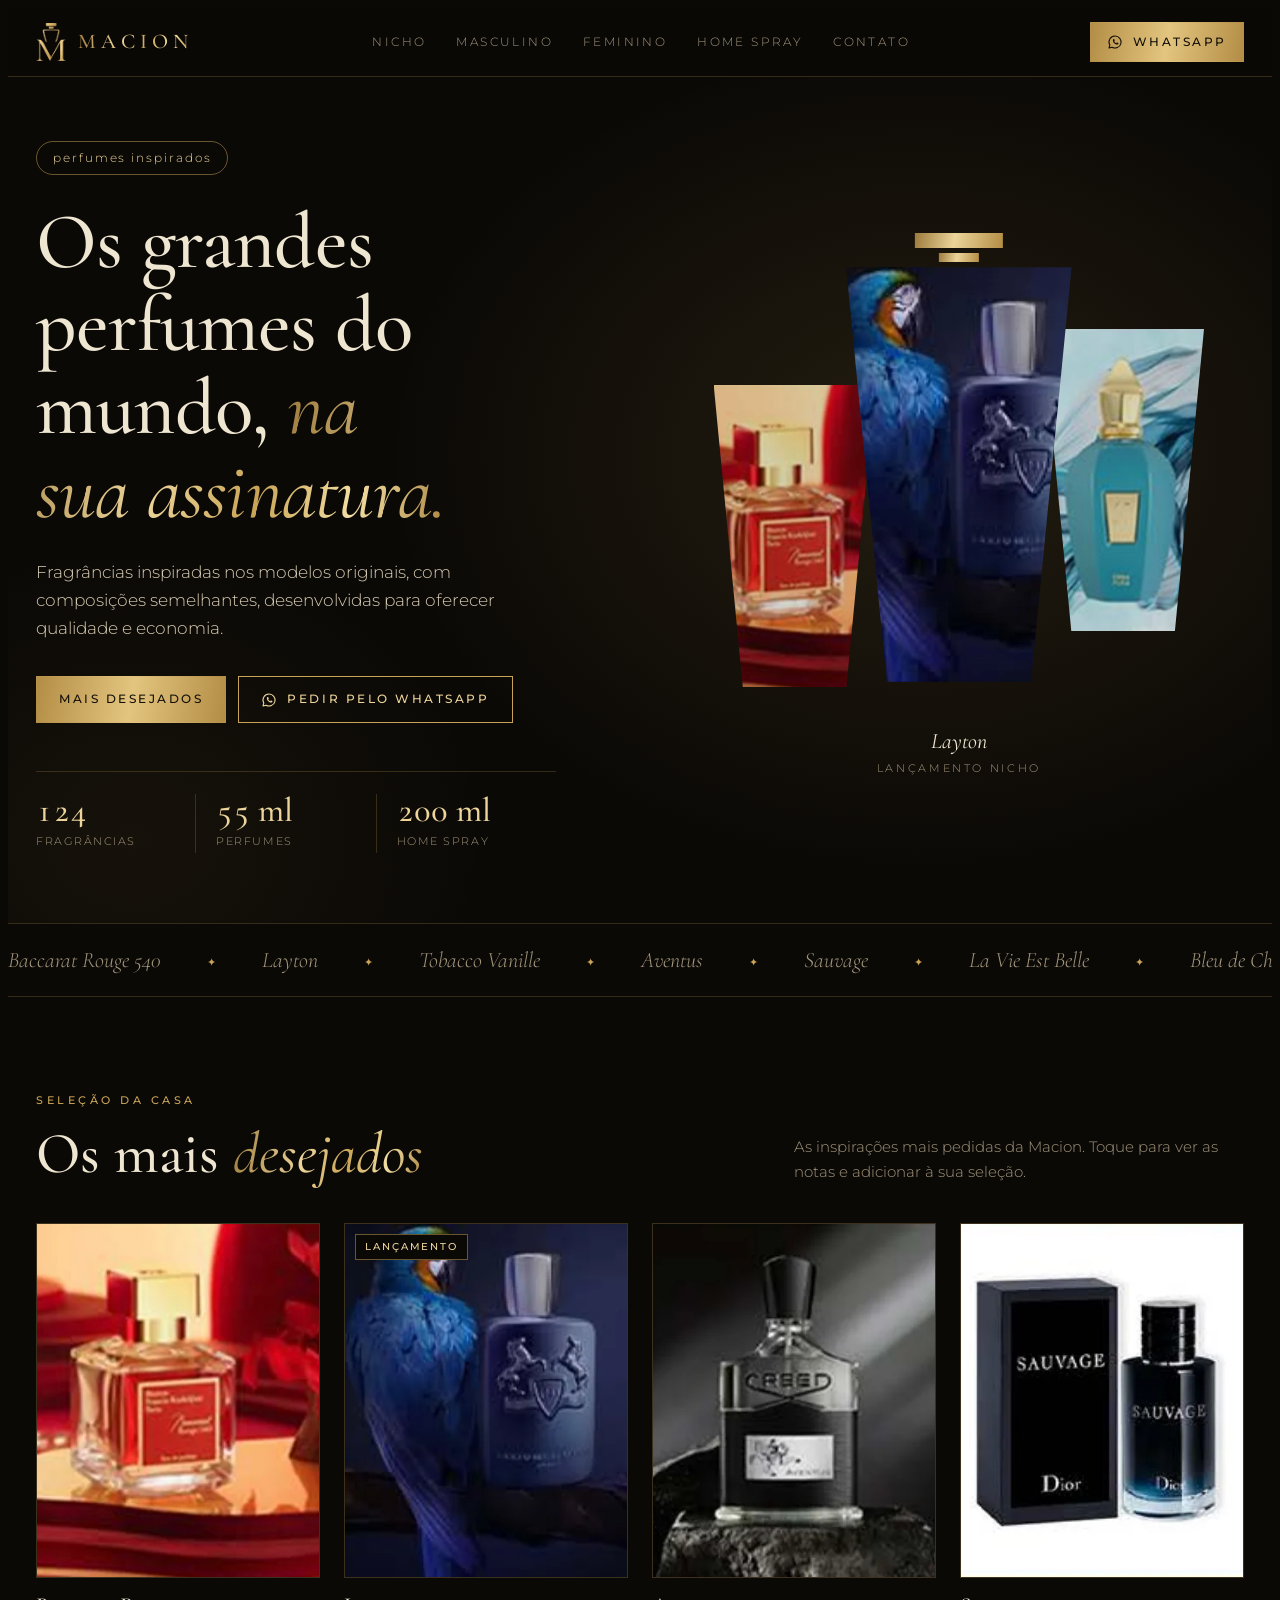
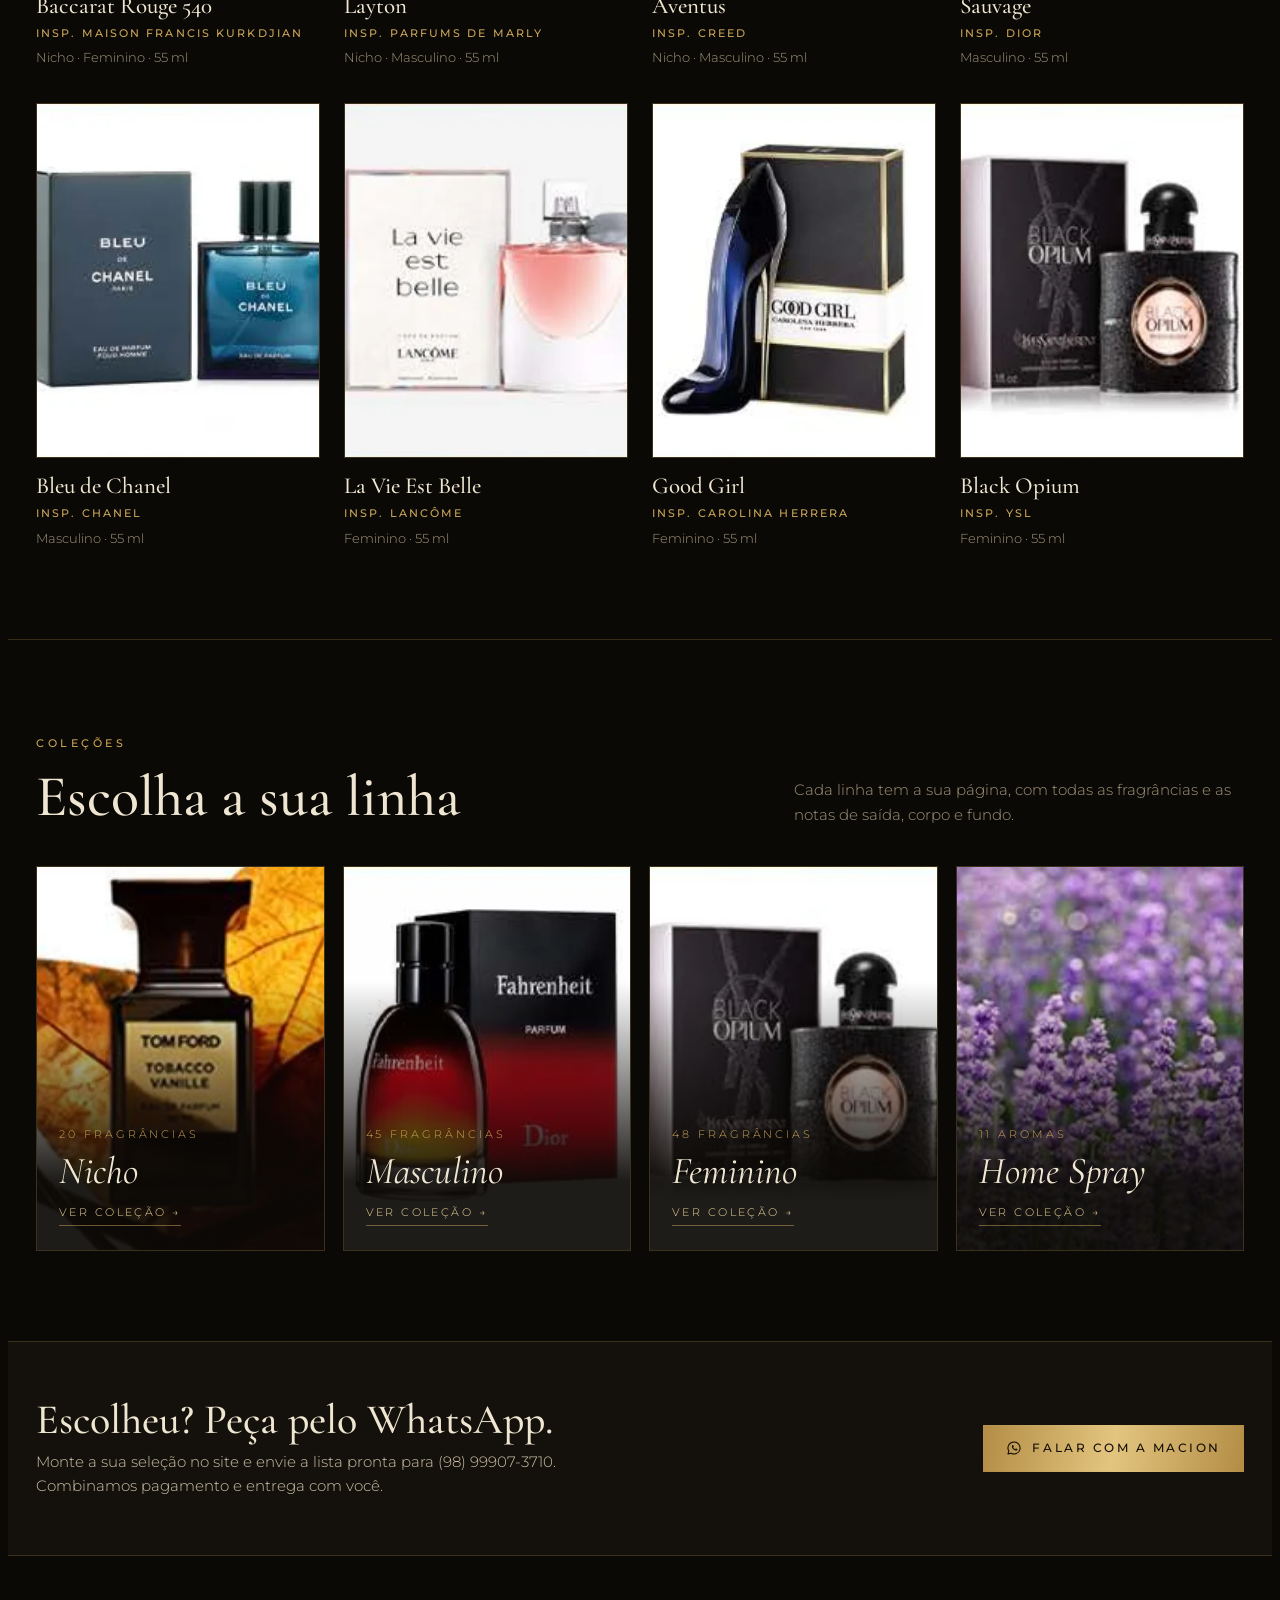
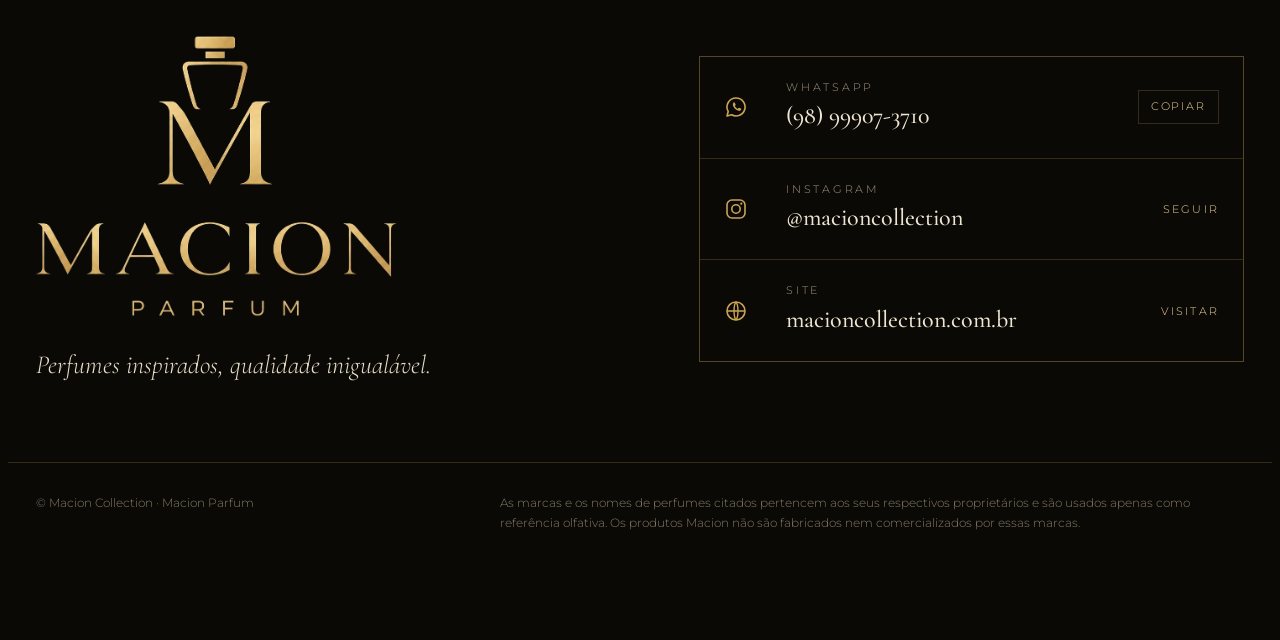
==== commit 276ac1d4: "Separa o site em páginas por linha e deixa o início só com os mais desejados Co-Authored-By: Claude " ====
--- a/index.html
+++ b/index.html
@@ -3,532 +3,78 @@
 <head>
 <meta charset="utf-8">
 <meta name="viewport" content="width=device-width, initial-scale=1, viewport-fit=cover">
+<title>Macion Collection</title>
+<meta name="description" content="Perfumes inspirados nos grandes nomes da perfumaria. Nicho, masculinos, femininos e home spray.">
 <meta name="theme-color" content="#0b0906">
-<link rel="icon" type="image/png" href="img/macion_mono.png">
+<link rel="icon" type="image/png" href="/img/macion_mono.png">
 <meta property="og:title" content="Macion Collection">
 <meta property="og:description" content="Perfumes inspirados nos grandes nomes da perfumaria. Nicho, masculinos, femininos e home spray.">
-<meta property="og:image" content="img/hero-nicho-3_0.webp">
-<title>Macion Collection</title>
-<meta name="description" content="Macion Collection: perfumes inspirados nos grandes nomes da perfumaria. Nicho, masculinos, femininos e home spray.">
-<link rel="preconnect" href="https://fonts.googleapis.com">
-<link rel="preconnect" href="https://fonts.gstatic.com" crossorigin>
+<meta property="og:image" content="/img/hero-nicho-3_0.webp">
+<link rel="preconnect" href="https://fonts.googleapis.com"><link rel="preconnect" href="https://fonts.gstatic.com" crossorigin>
 <link rel="stylesheet" href="https://fonts.googleapis.com/css2?family=Cormorant+Garamond:ital,wght@0,400;0,500;0,600;1,400;1,500&family=Montserrat:wght@300;400;500;600&display=swap">
-<style>
-/* Layout: uma vitrine noturna — fundo preto quente, molduras no formato do frasco do logo, ouro só nos detalhes. Identidade única (escura), sem tema claro. */
-:root{
-  --noite:#0b0906;          /* fundo */
-  --veludo:#14110c;         /* superfícies */
-  --ambar:#1d1810;          /* superfície elevada */
-  --ouro:#c9a456;           /* acento */
-  --ouro-claro:#ecd49a;     /* brilho do ouro */
-  --marfim:#efe6d2;         /* texto principal */
-  --fumo:#a3967c;           /* texto secundário */
-  --fio:rgba(201,164,86,.22);
-  --fio-forte:rgba(201,164,86,.5);
-  --display:"Cormorant Garamond","Cormorant",Garamond,"Times New Roman",serif;
-  --texto:"Montserrat","Helvetica Neue",Arial,sans-serif;
-  --gutter:max(16px,env(safe-area-inset-left,0px));
-  --gutter-r:max(16px,env(safe-area-inset-right,0px));
-  --max:1240px;
-  color-scheme:dark;
-}
-*{box-sizing:border-box}
-[hidden]{display:none!important}
-html{scroll-behavior:smooth;background:var(--noite)}
-body{background:var(--noite);color:var(--marfim);font-family:var(--texto);font-size:15px;line-height:1.65;font-weight:300;-webkit-font-smoothing:antialiased}
-body::before{content:"";position:fixed;inset:0 0 auto;height:env(safe-area-inset-top,0px);z-index:60;background:var(--noite)}
-img{max-width:100%;display:block}
-a{color:inherit}
-button{font:inherit;color:inherit;cursor:pointer}
-:focus-visible{outline:1.5px solid var(--ouro-claro);outline-offset:3px}
-.wrap{max-width:var(--max);margin:0 auto;padding-left:var(--gutter);padding-right:var(--gutter-r)}
-.ouro{background:linear-gradient(100deg,#9c7a3c 0%,#ecd49a 38%,#c9a456 60%,#f3dfa3 80%,#a9843f 100%);-webkit-background-clip:text;background-clip:text;color:transparent}
-.eyebrow{font-size:11px;letter-spacing:.32em;text-transform:uppercase;color:var(--ouro);font-weight:500}
-h1,h2,h3{font-family:var(--display);font-weight:500;text-wrap:balance;margin:0;line-height:1.05}
-p{margin:0}
-
-/* ---------- topo ---------- */
-.topo{position:sticky;top:env(safe-area-inset-top,0px);z-index:50;background:rgba(11,9,6,.86);backdrop-filter:blur(12px);-webkit-backdrop-filter:blur(12px);border-bottom:1px solid var(--fio)}
-.topo .wrap{display:flex;align-items:center;justify-content:space-between;gap:16px;height:68px}
-.marca{display:flex;align-items:center;gap:12px;text-decoration:none}
-.marca img{height:38px;width:auto}
-.marca span{font-family:var(--display);font-size:21px;letter-spacing:.24em;font-weight:500}
-.nav{display:flex;gap:30px;font-size:12px;letter-spacing:.2em;text-transform:uppercase}
-.nav a{text-decoration:none;color:var(--fumo);transition:color .2s}
-.nav a:hover{color:var(--ouro-claro)}
-.btn{display:inline-flex;align-items:center;justify-content:center;gap:10px;border:1px solid var(--ouro);background:transparent;color:var(--ouro-claro);padding:13px 22px;font-size:11.5px;letter-spacing:.22em;text-transform:uppercase;font-weight:500;text-decoration:none;transition:background .25s,color .25s;white-space:nowrap}
-.btn:hover{background:var(--ouro);color:var(--noite)}
-.btn.cheio{background:linear-gradient(100deg,#b38d45,#e3c57f 50%,#b38d45);color:#140f07;border-color:transparent}
-.btn.cheio:hover{filter:brightness(1.08)}
-.btn svg{width:16px;height:16px;flex:none}
-.topo .btn{padding:10px 16px}
-
-/* ---------- hero ---------- */
-.hero{position:relative;overflow:hidden;border-bottom:1px solid var(--fio)}
-.hero::before{content:"";position:absolute;inset:0;background:radial-gradient(ellipse 60% 70% at 72% 45%,rgba(201,164,86,.13),transparent 70%),radial-gradient(ellipse 40% 50% at 10% 90%,rgba(201,164,86,.06),transparent 70%);pointer-events:none}
-.hero .wrap{display:grid;grid-template-columns:1.02fr 1fr;gap:56px;align-items:center;padding-block:76px 84px;position:relative}
-.hero .pill{display:inline-block;border:1px solid var(--fio-forte);border-radius:99px;padding:6px 16px;font-size:12px;letter-spacing:.16em;color:var(--ouro-claro)}
-.hero h1{font-size:clamp(44px,6.2vw,84px);margin-top:26px;font-weight:500;letter-spacing:-.01em}
-.hero h1 em{font-style:italic;font-weight:400}
-.hero .lead{font-size:17px;color:#d8ccb4;max-width:31em;margin-top:24px}
-.hero .acoes{display:flex;flex-wrap:wrap;gap:12px;margin-top:34px}
-.fatos{display:flex;gap:0;margin-top:48px;border-top:1px solid var(--fio);padding-top:22px;max-width:520px}
-.fatos div{flex:1;padding-right:18px}
-.fatos div+div{border-left:1px solid var(--fio);padding-left:20px}
-.fatos b{display:block;font-family:var(--display);font-size:34px;font-weight:500;line-height:1;color:var(--ouro-claro);font-variant-numeric:tabular-nums}
-.fatos b{white-space:nowrap}
-.fatos small{font-size:11px;letter-spacing:.14em;text-transform:uppercase;color:var(--fumo)}
-
-/* vitrine: molduras no formato do frasco do logo */
-.vitrine{position:relative;height:560px}
-.frasco{position:absolute;clip-path:polygon(0 0,100% 0,82% 100%,18% 100%);overflow:hidden;background:var(--ambar)}
-.frasco img{width:100%;height:100%;object-fit:cover;transition:transform 1.2s cubic-bezier(.2,.7,.2,1)}
-.frasco:hover img{transform:scale(1.05)}
-.frasco.f1{width:46%;height:74%;left:27%;top:9%;z-index:3;box-shadow:0 30px 80px rgba(0,0,0,.6)}
-.frasco.f2{width:33%;height:54%;left:0;top:30%;z-index:2;opacity:.85}
-.frasco.f3{width:33%;height:54%;right:0;top:20%;z-index:2;opacity:.85}
-.tampa{position:absolute;z-index:4;left:50%;transform:translateX(-50%);top:0;width:18%;display:flex;flex-direction:column;align-items:center;gap:5px}
-.tampa i{display:block;height:15px;width:100%;background:linear-gradient(100deg,#9c7a3c,#ecd49a 45%,#b38d45);}
-.tampa i+i{width:46%;height:9px}
-.vitrine figcaption{position:absolute;left:27%;width:46%;bottom:0;text-align:center;z-index:5;font-size:11px;letter-spacing:.24em;text-transform:uppercase;color:var(--fumo)}
-.vitrine figcaption b{display:block;font-family:var(--display);font-style:italic;font-weight:400;font-size:22px;letter-spacing:0;text-transform:none;color:var(--marfim)}
-
-/* ---------- faixa ---------- */
-.faixa{border-bottom:1px solid var(--fio);overflow:hidden;white-space:nowrap;padding-block:18px;color:var(--fumo)}
-.faixa .trilho{display:inline-flex;gap:46px;animation:rola 60s linear infinite;font-family:var(--display);font-size:22px;font-style:italic}
-.faixa .trilho span::after{content:"✦";font-style:normal;font-size:11px;color:var(--ouro);margin-left:46px;vertical-align:middle}
-@keyframes rola{to{transform:translateX(-50%)}}
-
-/* ---------- sobre ---------- */
-section{scroll-margin-top:84px}
-.sobre .wrap{display:grid;grid-template-columns:1fr 1fr;gap:72px;padding-block:110px;align-items:start}
-.sobre h2{font-size:clamp(36px,4.4vw,58px);margin-top:18px}
-.sobre h2 em{font-style:italic;font-weight:400}
-.sobre .col p{color:#d4c8af;font-size:16px;max-width:34em}
-.sobre .col p+p{margin-top:16px}
-.tamanhos{display:grid;grid-template-columns:1fr 1fr;gap:1px;background:var(--fio);border:1px solid var(--fio);margin-top:36px}
-.tamanhos div{background:var(--noite);padding:24px 22px}
-.tamanhos b{font-family:var(--display);font-size:46px;font-weight:500;color:var(--ouro-claro);line-height:1}
-.tamanhos b small{font-size:20px;margin-left:4px}
-.tamanhos span{display:block;font-size:12.5px;color:var(--fumo);margin-top:8px}
-
-/* pirâmide olfativa */
-.notas{background:var(--veludo);border-block:1px solid var(--fio)}
-.notas .wrap{display:grid;grid-template-columns:1fr 1.1fr;gap:72px;align-items:center;padding-block:100px}
-.notas h2{font-size:clamp(34px,4vw,52px);margin-top:18px}
-.notas .intro{color:#d4c8af;margin-top:18px;max-width:32em}
-.piramide{display:flex;flex-direction:column;align-items:center;gap:6px}
-.camada{display:grid;grid-template-columns:auto 1fr;gap:20px;align-items:center;padding:22px 28px;background:linear-gradient(180deg,var(--ambar),#110e09);border:1px solid var(--fio);clip-path:polygon(4% 0,96% 0,100% 100%,0 100%)}
-.camada:nth-child(1){width:62%;clip-path:polygon(9% 0,91% 0,100% 100%,0 100%)}
-.camada:nth-child(2){width:81%;clip-path:polygon(5% 0,95% 0,100% 100%,0 100%)}
-.camada:nth-child(3){width:100%}
-.camada b{font-size:11px;letter-spacing:.3em;text-transform:uppercase;color:var(--ouro);font-weight:600}
-.camada span{font-size:13.5px;color:#d4c8af;line-height:1.5}
-.camada em{display:block;font-family:var(--display);font-size:20px;color:var(--marfim);font-style:italic;margin-bottom:2px}
-
-/* ---------- coleção ---------- */
-.colecao .wrap{padding-block:110px 90px}
-.cab{display:flex;justify-content:space-between;align-items:flex-end;gap:32px;flex-wrap:wrap}
-.cab h2{font-size:clamp(40px,5vw,66px);margin-top:14px}
-.cab p{color:var(--fumo);max-width:28em}
-.filtros{display:flex;flex-wrap:wrap;align-items:center;gap:10px;margin-top:42px;padding-bottom:22px;border-bottom:1px solid var(--fio)}
-.chip{border:1px solid var(--fio);background:transparent;padding:9px 16px;font-size:11.5px;letter-spacing:.16em;text-transform:uppercase;color:var(--fumo);transition:all .2s}
-.chip:hover{border-color:var(--fio-forte);color:var(--marfim)}
-.chip[aria-pressed="true"]{border-color:var(--ouro);color:var(--noite);background:var(--ouro)}
-.chip sup{font-size:9px;margin-left:5px;opacity:.75}
-.sub{display:flex;gap:18px;margin-left:6px}
-.sub button{background:none;border:0;padding:4px 0;font-size:12px;letter-spacing:.14em;text-transform:uppercase;color:var(--fumo);border-bottom:1px solid transparent}
-.sub button[aria-pressed="true"]{color:var(--ouro-claro);border-color:var(--ouro)}
-.busca{margin-left:auto;position:relative;flex:0 1 280px;min-width:0}
-.busca input{width:100%;background:var(--veludo);border:1px solid var(--fio);color:var(--marfim);padding:11px 14px 11px 40px;font:inherit;font-size:14px;outline:none}
-.busca input:focus{border-color:var(--ouro)}
-.busca input::placeholder{color:#7d7360}
-.busca svg{position:absolute;left:13px;top:50%;transform:translateY(-50%);width:16px;height:16px;color:var(--fumo)}
-.contagem{margin-top:18px;font-size:12px;letter-spacing:.14em;text-transform:uppercase;color:var(--fumo)}
-.grade{display:grid;grid-template-columns:repeat(4,minmax(0,1fr));gap:34px 24px;margin-top:26px}
-.item{background:none;border:0;padding:0;text-align:left;display:flex;flex-direction:column;min-width:0}
-.item .foto{position:relative;aspect-ratio:4/5;max-width:100%;overflow:hidden;background:var(--veludo);border:1px solid var(--fio)}
-.item .foto img{width:100%;height:100%;object-fit:cover;transition:transform .9s cubic-bezier(.2,.7,.2,1),filter .4s}
-.item:hover .foto img{transform:scale(1.045)}
-.item .foto::after{content:"Ver notas";position:absolute;left:0;right:0;bottom:0;padding:12px;text-align:center;font-size:10.5px;letter-spacing:.26em;text-transform:uppercase;color:var(--ouro-claro);background:linear-gradient(transparent,rgba(11,9,6,.92));opacity:0;transform:translateY(6px);transition:all .3s}
-.item:hover .foto::after,.item:focus-visible .foto::after{opacity:1;transform:none}
-.selo{position:absolute;top:10px;left:10px;z-index:2;background:var(--noite);color:var(--ouro-claro);border:1px solid var(--fio-forte);font-size:9.5px;letter-spacing:.2em;text-transform:uppercase;padding:4px 9px;font-weight:500}
-.marcado{position:absolute;top:10px;right:10px;z-index:2;width:28px;height:28px;border-radius:50%;background:var(--ouro);color:var(--noite);display:grid;place-items:center}
-.marcado svg{width:14px;height:14px}
-.item .nome{font-family:var(--display);font-size:23px;font-weight:500;line-height:1.1;margin-top:16px;color:var(--marfim)}
-.item .ref{font-size:10.5px;letter-spacing:.2em;text-transform:uppercase;color:var(--ouro);margin-top:6px;font-weight:500}
-.item .tag{font-size:12.5px;color:var(--fumo);margin-top:6px}
-.vazio{padding:60px 0;text-align:center;color:var(--fumo)}
-.vazio b{display:block;font-family:var(--display);font-size:28px;color:var(--marfim);font-weight:500;margin-bottom:6px}
-
-/* ---------- ficha (modal) ---------- */
-dialog.ficha{border:1px solid var(--fio-forte);background:var(--veludo);color:var(--marfim);padding:0;max-width:min(960px,calc(100vw - 32px));width:100%;max-height:calc(100dvh - 32px)}
-dialog.ficha::backdrop{background:rgba(5,4,3,.78);backdrop-filter:blur(4px)}
-.ficha .in{display:grid;grid-template-columns:1fr 1.15fr}
-.ficha .img{background:var(--ambar);min-height:100%}
-.ficha .img img{width:100%;height:100%;object-fit:cover;aspect-ratio:4/5}
-.ficha .tx{padding:44px 42px 38px;display:flex;flex-direction:column;min-width:0}
-.ficha .fechar{position:absolute;top:12px;right:12px;width:40px;height:40px;border:1px solid var(--fio);background:var(--noite);display:grid;place-items:center}
-.ficha .fechar svg{width:16px;height:16px}
-.ficha h3{font-size:44px;margin-top:12px}
-.ficha .insp{color:var(--fumo);margin-top:8px;font-size:14px}
-.ficha .insp b{color:var(--ouro-claro);font-weight:500}
-.ficha dl{margin:28px 0 0;display:grid;gap:0;border-top:1px solid var(--fio)}
-.ficha dl div{display:grid;grid-template-columns:88px 1fr;gap:16px;padding:14px 0;border-bottom:1px solid var(--fio)}
-.ficha dt{font-size:10.5px;letter-spacing:.28em;text-transform:uppercase;color:var(--ouro);font-weight:600;padding-top:3px}
-.ficha dd{margin:0;font-size:14.5px;color:#ddd2bb;line-height:1.55}
-.ficha .vol{display:flex;gap:14px;align-items:center;margin-top:22px;font-size:12px;letter-spacing:.16em;text-transform:uppercase;color:var(--fumo)}
-.ficha .vol b{font-family:var(--display);font-size:30px;letter-spacing:0;color:var(--ouro-claro);font-weight:500}
-.ficha .acoes{display:flex;flex-wrap:wrap;gap:10px;margin-top:auto;padding-top:28px}
-
-/* ---------- seleção flutuante ---------- */
-.selecao{position:fixed;left:50%;transform:translateX(-50%);bottom:calc(18px + env(safe-area-inset-bottom,0px));z-index:40;display:flex;align-items:center;gap:16px;background:rgba(20,17,12,.96);border:1px solid var(--fio-forte);padding:10px 10px 10px 20px;box-shadow:0 20px 60px rgba(0,0,0,.6);max-width:calc(100vw - 32px)}
-.selecao .q{font-size:12px;letter-spacing:.14em;text-transform:uppercase;color:var(--fumo);white-space:nowrap}
-.selecao .q b{font-family:var(--display);font-size:22px;color:var(--ouro-claro);letter-spacing:0;margin-right:6px}
-.selecao .limpar{background:none;border:0;font-size:11px;letter-spacing:.14em;text-transform:uppercase;color:var(--fumo);text-decoration:underline;text-underline-offset:3px}
-
-/* ---------- como pedir ---------- */
-.pedir{background:var(--veludo);border-block:1px solid var(--fio)}
-.pedir .wrap{padding-block:100px}
-.pedir h2{font-size:clamp(36px,4.4vw,56px);margin-top:14px}
-.passos{display:grid;grid-template-columns:repeat(3,1fr);gap:1px;background:var(--fio);border:1px solid var(--fio);margin-top:48px}
-.passo{background:var(--veludo);padding:34px 30px}
-.passo i{font-family:var(--display);font-style:italic;font-size:54px;line-height:1;color:var(--ouro)}
-.passo h3{font-size:26px;margin-top:18px}
-.passo p{color:#cfc3aa;margin-top:10px;font-size:14.5px}
-
-/* ---------- contato ---------- */
-.contato .wrap{display:grid;grid-template-columns:1.1fr 1fr;gap:64px;padding-block:110px;align-items:center}
-.contato .logo{width:min(360px,80%)}
-.contato .frase{font-family:var(--display);font-style:italic;font-size:26px;color:#e6dcc6;margin-top:30px;max-width:16em;line-height:1.3}
-.canais{display:grid;gap:1px;background:var(--fio);border:1px solid var(--fio)}
-.canal{background:var(--noite);display:grid;grid-template-columns:44px 1fr auto;gap:18px;align-items:center;padding:22px 24px;text-decoration:none;transition:background .2s}
-.canal:hover{background:var(--veludo)}
-.canal svg{width:24px;height:24px;color:var(--ouro)}
-.canal small{display:block;font-size:10.5px;letter-spacing:.26em;text-transform:uppercase;color:var(--fumo)}
-.canal b{font-family:var(--display);font-size:24px;font-weight:500;color:var(--marfim);word-break:break-word}
-.canal .seta{font-size:11px;letter-spacing:.2em;text-transform:uppercase;color:var(--ouro-claro)}
-.copiar{background:none;border:1px solid var(--fio);padding:7px 12px;font-size:10.5px;letter-spacing:.18em;text-transform:uppercase;color:var(--ouro-claro)}
-
-footer{border-top:1px solid var(--fio)}
-footer .wrap{padding-block:30px calc(30px + 70px);display:flex;flex-wrap:wrap;gap:12px 32px;justify-content:space-between;font-size:12px;color:#857a65}
-footer p{max-width:62em}
-
-/* ---------- movimento ---------- */
-@media (prefers-reduced-motion:no-preference){
-  .hero .rev{animation:sobe .9s cubic-bezier(.2,.7,.2,1) both}
-  .hero .rev:nth-child(2){animation-delay:.08s}.hero .rev:nth-child(3){animation-delay:.16s}.hero .rev:nth-child(4){animation-delay:.24s}.hero .rev:nth-child(5){animation-delay:.32s}
-  .frasco.f1{animation:ergue 1.3s cubic-bezier(.2,.7,.2,1) .1s both}
-  .frasco.f2{animation:ergue 1.3s cubic-bezier(.2,.7,.2,1) .25s both}
-  .frasco.f3{animation:ergue 1.3s cubic-bezier(.2,.7,.2,1) .35s both}
-  @keyframes sobe{from{transform:translateY(14px);opacity:.25}}
-  @keyframes ergue{from{transform:translateY(22px);opacity:.3}}
-}
-@media (prefers-reduced-motion:reduce){*{animation:none!important;transition:none!important;scroll-behavior:auto!important}}
-
-/* ---------- responsivo ---------- */
-@media (max-width:1060px){
-  .grade{grid-template-columns:repeat(3,minmax(0,1fr))}
-  .nav{display:none}
-}
-@media (max-width:860px){
-  .hero .wrap,.sobre .wrap,.notas .wrap,.contato .wrap{grid-template-columns:1fr;gap:48px}
-  .hero .wrap{padding-block:48px 56px}
-  .vitrine{height:440px;max-width:520px;width:100%;margin:0 auto}
-  .grade{grid-template-columns:repeat(2,minmax(0,1fr));gap:28px 16px}
-  .busca{margin-left:0;flex:1 1 100%}
-  .ficha .in{grid-template-columns:1fr}
-  .ficha .img img{aspect-ratio:16/11}
-  .ficha .tx{padding:28px 22px 26px}
-  .ficha h3{font-size:36px}
-  .passos{grid-template-columns:1fr}
-  .sobre .wrap,.notas .wrap,.colecao .wrap,.pedir .wrap,.contato .wrap{padding-block:72px}
-}
-@media (max-width:520px){
-  .marca span{display:none}
-  .topo .btn span{display:none}
-  .topo .btn{padding:10px}
-  .fatos b{font-size:24px}
-  .fatos div+div{padding-left:14px}
-  .fatos div{padding-right:10px}
-  .vitrine{height:360px}
-  .item .nome{font-size:20px}
-  .camada{padding:18px 18px;grid-template-columns:1fr;gap:6px}
-  .camada:nth-child(1){width:78%}.camada:nth-child(2){width:90%}
-  .selecao{left:16px;right:16px;transform:none;justify-content:space-between}
-  .selecao .limpar{display:none}
-  .canal{grid-template-columns:32px 1fr;padding:18px}
-  .canal .seta{display:none}
-  .canal b{font-size:20px}
-  .ficha dl div{grid-template-columns:1fr;gap:4px}
-}
-</style>
-
-<style>:root{padding-top:env(safe-area-inset-top,0px);padding-bottom:env(safe-area-inset-bottom,0px)}body{margin:0}</style>
+<link rel="stylesheet" href="/assets/site.css">
 </head>
 <body>
-<header class="topo">
-  <div class="wrap">
-    <a class="marca" href="#inicio" aria-label="Macion Collection, início"><img src="img/macion_mono.png" alt=""><span class="ouro">MACION</span></a>
-    <nav class="nav" aria-label="Principal"><a href="#sobre">A Macion</a><a href="#notas">Notas</a><a href="#colecao">Coleção</a><a href="#pedir">Como pedir</a><a href="#contato">Contato</a></nav>
+<header class="topo"><div class="wrap">
+    <a class="marca" href="/" aria-label="Macion Collection, início"><img src="/img/macion_mono.png" alt=""><span class="ouro">MACION</span></a>
+    <nav class="nav" aria-label="Principal"><a href="/nicho">Nicho</a><a href="/masculino">Masculino</a><a href="/feminino">Feminino</a><a href="/home-spray">Home Spray</a><a href="/#contato">Contato</a></nav>
     <a class="btn cheio" href="https://wa.me/5598999073710?text=Ol%C3%A1%2C%20Macion!%20Vi%20o%20site%20e%20quero%20conhecer%20os%20perfumes." target="_blank" rel="noopener"><svg viewBox="0 0 24 24" aria-hidden="true"><path d="M12 3a9 9 0 0 0-7.8 13.5L3 21l4.6-1.2A9 9 0 1 0 12 3z" fill="none" stroke="currentColor" stroke-width="1.6" stroke-linejoin="round"/><path d="M9 8.2c.3-.6.6-.6.9-.6h.5c.2 0 .4 0 .5.4l.7 1.6c.1.2 0 .4-.1.6l-.5.6c-.1.2-.1.3 0 .5.4.8 1.5 2 2.6 2.4.2.1.4.1.5-.1l.6-.7c.2-.2.4-.2.6-.1l1.5.7c.2.1.4.2.4.4 0 .5-.2 1.2-.7 1.5-.6.4-1.4.6-2.6.2-2.1-.7-4.1-2.8-4.8-4.5-.4-1-.3-1.9.2-2.5z" fill="currentColor"/></svg><span>WhatsApp</span></a>
+  </div></header><main>
+<section class="hero" id="inicio"><div class="wrap">
+  <div>
+    <span class="pill rev">perfumes inspirados</span>
+    <h1 class="rev">Os grandes perfumes do mundo, <em class="ouro">na sua assinatura.</em></h1>
+    <p class="lead rev">Fragrâncias inspiradas nos modelos originais, com composições semelhantes, desenvolvidas para oferecer qualidade e economia.</p>
+    <div class="acoes rev"><a class="btn cheio" href="#destaques">Mais desejados</a><a class="btn" href="https://wa.me/5598999073710" target="_blank" rel="noopener"><svg viewBox="0 0 24 24" aria-hidden="true"><path d="M12 3a9 9 0 0 0-7.8 13.5L3 21l4.6-1.2A9 9 0 1 0 12 3z" fill="none" stroke="currentColor" stroke-width="1.6" stroke-linejoin="round"/><path d="M9 8.2c.3-.6.6-.6.9-.6h.5c.2 0 .4 0 .5.4l.7 1.6c.1.2 0 .4-.1.6l-.5.6c-.1.2-.1.3 0 .5.4.8 1.5 2 2.6 2.4.2.1.4.1.5-.1l.6-.7c.2-.2.4-.2.6-.1l1.5.7c.2.1.4.2.4.4 0 .5-.2 1.2-.7 1.5-.6.4-1.4.6-2.6.2-2.1-.7-4.1-2.8-4.8-4.5-.4-1-.3-1.9.2-2.5z" fill="currentColor"/></svg>Pedir pelo WhatsApp</a></div>
+    <div class="fatos rev"><div><b>124</b><small>fragrâncias</small></div><div><b>55 ml</b><small>perfumes</small></div><div><b>200 ml</b><small>home spray</small></div></div>
   </div>
-</header>
-
-<main>
-<section class="hero" id="inicio">
-  <div class="wrap">
-    <div>
-      <span class="pill rev">perfumes inspirados</span>
-      <h1 class="rev">Os grandes perfumes do mundo, <em class="ouro">na sua assinatura.</em></h1>
-      <p class="lead rev">A Macion Collection cria fragrâncias inspiradas nos modelos originais, com composições semelhantes, desenvolvidas para oferecer qualidade e economia.</p>
-      <div class="acoes rev">
-        <a class="btn cheio" href="#colecao">Ver a coleção</a>
-        <a class="btn" href="https://wa.me/5598999073710" target="_blank" rel="noopener"><svg viewBox="0 0 24 24" aria-hidden="true"><path d="M12 3a9 9 0 0 0-7.8 13.5L3 21l4.6-1.2A9 9 0 1 0 12 3z" fill="none" stroke="currentColor" stroke-width="1.6" stroke-linejoin="round"/><path d="M9 8.2c.3-.6.6-.6.9-.6h.5c.2 0 .4 0 .5.4l.7 1.6c.1.2 0 .4-.1.6l-.5.6c-.1.2-.1.3 0 .5.4.8 1.5 2 2.6 2.4.2.1.4.1.5-.1l.6-.7c.2-.2.4-.2.6-.1l1.5.7c.2.1.4.2.4.4 0 .5-.2 1.2-.7 1.5-.6.4-1.4.6-2.6.2-2.1-.7-4.1-2.8-4.8-4.5-.4-1-.3-1.9.2-2.5z" fill="currentColor"/></svg>Pedir pelo WhatsApp</a>
-      </div>
-      <div class="fatos rev">
-        <div><b>124</b><small>fragrâncias</small></div>
-        <div><b>55 ml</b><small>perfumes</small></div>
-        <div><b>200 ml</b><small>home spray</small></div>
-      </div>
-    </div>
-    <figure class="vitrine" aria-label="Destaques da linha nicho">
-      <div class="frasco f2"><img src="img/hero-nicho-4_2.webp" alt="Frasco inspirado em Baccarat Rouge 540"></div>
-      <div class="frasco f3"><img src="img/hero-nicho-6_0.webp" alt="Frasco inspirado em Erba Pura"></div>
-      <div class="tampa" style="top:calc(9% - 34px)"><i></i><i></i></div>
-      <div class="frasco f1"><img src="img/hero-nicho-3_0.webp" alt="Frasco inspirado em Layton"></div>
-      <figcaption><b>Layton</b>lançamento nicho</figcaption>
-    </figure>
-  </div>
-</section>
-
-<div class="faixa" aria-hidden="true"><div class="trilho"><span>Baccarat Rouge 540</span><span>Layton</span><span>Tobacco Vanille</span><span>Aventus</span><span>Sauvage</span><span>La Vie Est Belle</span><span>Bleu de Chanel</span><span>Good Girl</span><span>Erba Pura</span><span>Coco Mademoiselle</span><span>Black Opium</span><span>Oud Wood</span><span>Baccarat Rouge 540</span><span>Layton</span><span>Tobacco Vanille</span><span>Aventus</span><span>Sauvage</span><span>La Vie Est Belle</span><span>Bleu de Chanel</span><span>Good Girl</span><span>Erba Pura</span><span>Coco Mademoiselle</span><span>Black Opium</span><span>Oud Wood</span></div></div>
-
-<section class="sobre" id="sobre">
-  <div class="wrap">
-    <div>
-      <span class="eyebrow">A Macion</span>
-      <h2>Perfumaria de inspiração, com <em class="ouro">qualidade inigualável.</em></h2>
-    </div>
-    <div class="col">
-      <p>Cada fragrância da Macion parte de um perfume que você já conhece e admira. Reproduzimos a composição com notas semelhantes às do original para entregar a mesma experiência olfativa por um preço que cabe no dia a dia.</p>
-      <p>Na linha <b style="color:var(--ouro-claro);font-weight:500">Nicho</b>, as inspirações vêm de casas que se dedicam exclusivamente à criação de perfumes. São fragrâncias conhecidas pelo preço elevado, por ingredientes raros e fórmulas exclusivas, pensadas para quem valoriza originalidade e prestígio.</p>
-      <div class="tamanhos">
-        <div><b>55<small>ml</small></b><span>Todos os perfumes: nicho, masculinos e femininos.</span></div>
-        <div><b>200<small>ml</small></b><span>Home spray, perfume para ambientes.</span></div>
-      </div>
-    </div>
-  </div>
-</section>
-
-<section class="notas" id="notas">
-  <div class="wrap">
-    <div>
-      <span class="eyebrow">Como ler uma fragrância</span>
-      <h2>A pirâmide olfativa</h2>
-      <p class="intro">Todo perfume se revela em três tempos. Em cada fragrância da coleção você encontra as notas de saída, de corpo e de fundo, para escolher pelo que mais combina com você.</p>
-    </div>
-    <div class="piramide" role="list">
-      <div class="camada" role="listitem"><b>Saída</b><span><em>Os primeiros minutos</em>A primeira impressão, percebida logo após aplicar.</span></div>
-      <div class="camada" role="listitem"><b>Corpo</b><span><em>O coração</em>Surge depois de alguns minutos e define o caráter do perfume.</span></div>
-      <div class="camada" role="listitem"><b>Fundo</b><span><em>A base</em>Fixa a fragrância e permanece por mais tempo na pele.</span></div>
-    </div>
-  </div>
-</section>
-
-<section class="colecao" id="colecao">
-  <div class="wrap">
-    <div class="cab">
-      <div><span class="eyebrow">Coleção completa</span><h2>Inspirações</h2></div>
-      <p>Toque em uma fragrância para ver as notas e adicioná-la à sua seleção. Depois, envie tudo de uma vez pelo WhatsApp.</p>
-    </div>
-    <div class="filtros" role="toolbar" aria-label="Filtrar coleção">
-      <button class="chip" data-cat="todos" aria-pressed="true">Todos<sup></sup></button>
-      <button class="chip" data-cat="nicho" aria-pressed="false">Nicho<sup></sup></button>
-      <button class="chip" data-cat="masc" aria-pressed="false">Masculinos<sup></sup></button>
-      <button class="chip" data-cat="fem" aria-pressed="false">Femininos<sup></sup></button>
-      <button class="chip" data-cat="arabe" aria-pressed="false">Árabes<sup></sup></button>
-      <button class="chip" data-cat="home" aria-pressed="false">Home Spray<sup></sup></button>
-      <div class="sub" id="subNicho" hidden>
-        <button data-sub="" aria-pressed="true">Todos</button><button data-sub="Masculino" aria-pressed="false">Masc.</button><button data-sub="Feminino" aria-pressed="false">Fem.</button><button data-sub="Unissex" aria-pressed="false">Unissex</button>
-      </div>
-      <label class="busca"><svg viewBox="0 0 24 24" fill="none" stroke="currentColor" stroke-width="1.6"><circle cx="11" cy="11" r="7"/><path d="m20 20-4-4"/></svg><input id="busca" type="search" placeholder="Buscar por nome, marca ou nota" aria-label="Buscar fragrância"></label>
-    </div>
-    <div class="contagem" id="contagem" aria-live="polite"></div>
-    <div class="grade" id="grade"></div>
-  </div>
-</section>
-
-<section class="pedir" id="pedir">
-  <div class="wrap">
-    <span class="eyebrow">Como pedir</span>
-    <h2>Do catálogo para as suas mãos</h2>
-    <div class="passos">
-      <div class="passo"><i>1</i><h3>Escolha</h3><p>Navegue pela coleção e adicione à sua seleção as fragrâncias que quiser.</p></div>
-      <div class="passo"><i>2</i><h3>Envie pelo WhatsApp</h3><p>Com um toque, sua lista vai pronta para o nosso WhatsApp, (98) 99907-3710.</p></div>
-      <div class="passo"><i>3</i><h3>Receba</h3><p>Combinamos com você a forma de pagamento e a entrega.</p></div>
-    </div>
-  </div>
-</section>
-
-<section class="contato" id="contato">
-  <div class="wrap">
-    <div>
-      <img class="logo" src="img/macion_full.png" alt="Macion Parfum">
-      <p class="frase">Perfumes inspirados, qualidade inigualável.</p>
-    </div>
+  <figure class="vitrine" aria-label="Destaques da linha nicho">
+    <div class="frasco f2"><img src="/img/hero-nicho-4_2.webp" alt="Frasco inspirado em Baccarat Rouge 540"></div>
+    <div class="frasco f3"><img src="/img/hero-nicho-6_0.webp" alt="Frasco inspirado em Erba Pura"></div>
+    <div class="tampa" style="top:calc(9% - 34px)"><i></i><i></i></div>
+    <div class="frasco f1"><img src="/img/hero-nicho-3_0.webp" alt="Frasco inspirado em Layton"></div>
+    <figcaption><b>Layton</b>lançamento nicho</figcaption>
+  </figure>
+</div></section>
+<div class="faixa" aria-hidden="true"><div class="trilho"><span>Baccarat Rouge 540</span><span>Layton</span><span>Tobacco Vanille</span><span>Aventus</span><span>Sauvage</span><span>La Vie Est Belle</span><span>Bleu de Chanel</span><span>Good Girl</span><span>Erba Pura</span><span>Coco Mademoiselle</span><span>Baccarat Rouge 540</span><span>Layton</span><span>Tobacco Vanille</span><span>Aventus</span><span>Sauvage</span><span>La Vie Est Belle</span><span>Bleu de Chanel</span><span>Good Girl</span><span>Erba Pura</span><span>Coco Mademoiselle</span></div></div>
+<section class="secao" id="destaques"><div class="wrap">
+  <div class="secao-cab"><div><span class="eyebrow">Seleção da casa</span><h2>Os mais <em class="ouro">desejados</em></h2></div><p>As inspirações mais pedidas da Macion. Toque para ver as notas e adicionar à sua seleção.</p></div>
+  <div class="grade" id="grade"></div>
+</div></section>
+<section class="secao" id="colecoes" style="border-top:1px solid var(--fio)"><div class="wrap">
+  <div class="secao-cab"><div><span class="eyebrow">Coleções</span><h2>Escolha a sua linha</h2></div><p>Cada linha tem a sua página, com todas as fragrâncias e as notas de saída, corpo e fundo.</p></div>
+  <div class="setores"><a class="setor" href="/nicho"><img src="/img/hero-nicho-2_0.webp" alt="" loading="lazy"><div class="tx"><small>20 fragrâncias</small><b>Nicho</b><span>Ver coleção →</span></div></a><a class="setor" href="/masculino"><img src="/img/masculino-4_2.webp" alt="" loading="lazy"><div class="tx"><small>45 fragrâncias</small><b>Masculino</b><span>Ver coleção →</span></div></a><a class="setor" href="/feminino"><img src="/img/feminino-09_0.webp" alt="" loading="lazy"><div class="tx"><small>48 fragrâncias</small><b>Feminino</b><span>Ver coleção →</span></div></a><a class="setor" href="/home-spray"><img src="/img/home-3_0.webp" alt="" loading="lazy"><div class="tx"><small>11 aromas</small><b>Home Spray</b><span>Ver coleção →</span></div></a></div>
+</div></section>
+<section class="faixa-pedir"><div class="wrap">
+  <div><h2>Escolheu? Peça pelo WhatsApp.</h2><p>Monte a sua seleção no site e envie a lista pronta para (98) 99907-3710. Combinamos pagamento e entrega com você.</p></div>
+  <a class="btn cheio" href="https://wa.me/5598999073710" target="_blank" rel="noopener"><svg viewBox="0 0 24 24" aria-hidden="true"><path d="M12 3a9 9 0 0 0-7.8 13.5L3 21l4.6-1.2A9 9 0 1 0 12 3z" fill="none" stroke="currentColor" stroke-width="1.6" stroke-linejoin="round"/><path d="M9 8.2c.3-.6.6-.6.9-.6h.5c.2 0 .4 0 .5.4l.7 1.6c.1.2 0 .4-.1.6l-.5.6c-.1.2-.1.3 0 .5.4.8 1.5 2 2.6 2.4.2.1.4.1.5-.1l.6-.7c.2-.2.4-.2.6-.1l1.5.7c.2.1.4.2.4.4 0 .5-.2 1.2-.7 1.5-.6.4-1.4.6-2.6.2-2.1-.7-4.1-2.8-4.8-4.5-.4-1-.3-1.9.2-2.5z" fill="currentColor"/></svg>Falar com a Macion</a>
+</div></section>
+<section class="contato" id="contato"><div class="wrap">
+    <div><img class="logo" src="/img/macion_full.png" alt="Macion Parfum"><p class="frase">Perfumes inspirados, qualidade inigualável.</p></div>
     <div class="canais">
       <div class="canal"><svg viewBox="0 0 24 24" aria-hidden="true"><path d="M12 3a9 9 0 0 0-7.8 13.5L3 21l4.6-1.2A9 9 0 1 0 12 3z" fill="none" stroke="currentColor" stroke-width="1.6" stroke-linejoin="round"/><path d="M9 8.2c.3-.6.6-.6.9-.6h.5c.2 0 .4 0 .5.4l.7 1.6c.1.2 0 .4-.1.6l-.5.6c-.1.2-.1.3 0 .5.4.8 1.5 2 2.6 2.4.2.1.4.1.5-.1l.6-.7c.2-.2.4-.2.6-.1l1.5.7c.2.1.4.2.4.4 0 .5-.2 1.2-.7 1.5-.6.4-1.4.6-2.6.2-2.1-.7-4.1-2.8-4.8-4.5-.4-1-.3-1.9.2-2.5z" fill="currentColor"/></svg><div><small>WhatsApp</small><b id="numero">(98) 99907-3710</b></div><button class="copiar" id="copiar" type="button">Copiar</button></div>
       <a class="canal" href="https://instagram.com/macioncollection" target="_blank" rel="noopener"><svg viewBox="0 0 24 24" aria-hidden="true"><rect x="3" y="3" width="18" height="18" rx="5" fill="none" stroke="currentColor" stroke-width="1.6"/><circle cx="12" cy="12" r="4.2" fill="none" stroke="currentColor" stroke-width="1.6"/><circle cx="17.3" cy="6.7" r="1.1" fill="currentColor"/></svg><div><small>Instagram</small><b>@macioncollection</b></div><span class="seta">Seguir</span></a>
       <a class="canal" href="https://macioncollection.com.br" target="_blank" rel="noopener"><svg viewBox="0 0 24 24" aria-hidden="true"><circle cx="12" cy="12" r="9" fill="none" stroke="currentColor" stroke-width="1.6"/><path d="M3 12h18M12 3c2.6 2.8 2.6 15.2 0 18M12 3c-2.6 2.8-2.6 15.2 0 18" fill="none" stroke="currentColor" stroke-width="1.4"/></svg><div><small>Site</small><b>macioncollection.com.br</b></div><span class="seta">Visitar</span></a>
-    </div>
-  </div>
-</section>
-</main>
-
-<footer><div class="wrap">
+    </div></div></section>
+</main><footer><div class="wrap">
   <span>© Macion Collection · Macion Parfum</span>
   <p>As marcas e os nomes de perfumes citados pertencem aos seus respectivos proprietários e são usados apenas como referência olfativa. Os produtos Macion não são fabricados nem comercializados por essas marcas.</p>
 </div></footer>
-
 <div class="selecao" id="selecao" hidden>
   <span class="q"><b id="qtd">0</b>na seleção</span>
   <button class="limpar" id="limpar" type="button">Limpar</button>
   <a class="btn cheio" id="enviar" href="#" target="_blank" rel="noopener"><svg viewBox="0 0 24 24" aria-hidden="true"><path d="M12 3a9 9 0 0 0-7.8 13.5L3 21l4.6-1.2A9 9 0 1 0 12 3z" fill="none" stroke="currentColor" stroke-width="1.6" stroke-linejoin="round"/><path d="M9 8.2c.3-.6.6-.6.9-.6h.5c.2 0 .4 0 .5.4l.7 1.6c.1.2 0 .4-.1.6l-.5.6c-.1.2-.1.3 0 .5.4.8 1.5 2 2.6 2.4.2.1.4.1.5-.1l.6-.7c.2-.2.4-.2.6-.1l1.5.7c.2.1.4.2.4.4 0 .5-.2 1.2-.7 1.5-.6.4-1.4.6-2.6.2-2.1-.7-4.1-2.8-4.8-4.5-.4-1-.3-1.9.2-2.5z" fill="currentColor"/></svg>Enviar pedido</a>
 </div>
-
 <dialog class="ficha" id="ficha" aria-labelledby="fNome">
   <button class="fechar" id="fechar" aria-label="Fechar"><svg viewBox="0 0 24 24" fill="none" stroke="currentColor" stroke-width="1.6"><path d="M6 6l12 12M18 6 6 18"/></svg></button>
-  <div class="in">
-    <div class="img"><img id="fImg" alt=""></div>
-    <div class="tx">
-      <span class="eyebrow" id="fCat"></span>
-      <h3 id="fNome"></h3>
-      <p class="insp" id="fInsp"></p>
-      <dl id="fNotas"></dl>
+  <div class="in"><div class="img"><img id="fImg" alt=""></div>
+    <div class="tx"><span class="eyebrow" id="fCat"></span><h3 id="fNome"></h3><p class="insp" id="fInsp"></p><dl id="fNotas"></dl>
       <div class="vol"><b id="fVol"></b><span id="fVolTx"></span></div>
-      <div class="acoes">
-        <button class="btn cheio" id="fAdd" type="button"></button>
-        <a class="btn" id="fWa" target="_blank" rel="noopener"><svg viewBox="0 0 24 24" aria-hidden="true"><path d="M12 3a9 9 0 0 0-7.8 13.5L3 21l4.6-1.2A9 9 0 1 0 12 3z" fill="none" stroke="currentColor" stroke-width="1.6" stroke-linejoin="round"/><path d="M9 8.2c.3-.6.6-.6.9-.6h.5c.2 0 .4 0 .5.4l.7 1.6c.1.2 0 .4-.1.6l-.5.6c-.1.2-.1.3 0 .5.4.8 1.5 2 2.6 2.4.2.1.4.1.5-.1l.6-.7c.2-.2.4-.2.6-.1l1.5.7c.2.1.4.2.4.4 0 .5-.2 1.2-.7 1.5-.6.4-1.4.6-2.6.2-2.1-.7-4.1-2.8-4.8-4.5-.4-1-.3-1.9.2-2.5z" fill="currentColor"/></svg>Pedir só este</a>
-      </div>
-    </div>
-  </div>
+      <div class="acoes"><button class="btn cheio" id="fAdd" type="button"></button><a class="btn" id="fWa" target="_blank" rel="noopener"><svg viewBox="0 0 24 24" aria-hidden="true"><path d="M12 3a9 9 0 0 0-7.8 13.5L3 21l4.6-1.2A9 9 0 1 0 12 3z" fill="none" stroke="currentColor" stroke-width="1.6" stroke-linejoin="round"/><path d="M9 8.2c.3-.6.6-.6.9-.6h.5c.2 0 .4 0 .5.4l.7 1.6c.1.2 0 .4-.1.6l-.5.6c-.1.2-.1.3 0 .5.4.8 1.5 2 2.6 2.4.2.1.4.1.5-.1l.6-.7c.2-.2.4-.2.6-.1l1.5.7c.2.1.4.2.4.4 0 .5-.2 1.2-.7 1.5-.6.4-1.4.6-2.6.2-2.1-.7-4.1-2.8-4.8-4.5-.4-1-.3-1.9.2-2.5z" fill="currentColor"/></svg>Pedir só este</a></div>
+    </div></div>
 </dialog>
-
-<script>
-const DADOS = [{"id":"nicho-2_0","n":"Tobacco Vanille","b":"Tom Ford","c":"nicho","s":"Masculino","t":"Tabaco, folhas de tabaco, flor de tabaco e limão.","m":"Cacau, fava tonka e acorde especiado.","f":"Acorde amadeirado e baunilha.","x":""},{"id":"nicho-2_1","n":"Aventus","b":"Creed","c":"nicho","s":"Masculino","t":"Laranja e tangerina.","m":"Rosa, jasmim, maçã e abacaxi.","f":"Patchouli, musgo e ambergris (âmbar cinza).","x":""},{"id":"nicho-2_2","n":"Oud Wood","b":"Tom Ford","c":"nicho","s":"Masculino","t":"Cardamomo, pimenta Sichuan e pau-rosa.","m":"Madeira de sândalo e vetiver.","f":"Âmbar, oud e tonka.","x":""},{"id":"nicho-2_3","n":"Pegasus Exclusif","b":"Parfums de Marly","c":"nicho","s":"Masculino","t":"Cardamomo, heliotropina, pimenta e bergamota.","m":"Amêndoa, lavanda, jasmim e gerânio.","f":"Madeira de guaiaco, baunilha, oud e sândalo.","x":""},{"id":"nicho-2_4","n":"Hacivat","b":"Nishane","c":"nicho","s":"Masculino","t":"Bergamota, abacaxi e toranja.","m":"Jasmim, patchouli e cedro.","f":"Clearwood, carvalho e madeira seca.","x":""},{"id":"nicho-2_5","n":"Reflection 45 Man","b":"Amouage","c":"nicho","s":"Masculino","t":"Lavanda, zimbro, pimenta rosa, sálvia esclareia e cardamomo.","m":"Íris, jasmim, néroli, fava tonka, benjoim e raiz de angélica.","f":"Olíbano, sândalo, mirra, opoponax, cedro, vetiver, patchouli e baunilha.","x":""},{"id":"nicho-3_0","n":"Layton","b":"Parfums de Marly","c":"nicho","s":"Masculino","t":"Maçã, lavanda, bergamota e mandarina.","m":"Gerânio, violeta e jasmim.","f":"Baunilha, cardamomo, sândalo, pimenta, madeira de guaiaco, patchouli, Ambermax™ e cumarina.","x":"Lançamento"},{"id":"nicho-4_0","n":"Delina Exclusif","b":"Parfums de Marly","c":"nicho","s":"Feminino","t":"Cardamomo, heliotropina, pimenta e bergamota.","m":"Amêndoa, lavanda, jasmim e gerânio.","f":"Madeira de guaiaco, baunilha, oud e sândalo.","x":""},{"id":"nicho-4_1","n":"Royal Amber","b":"Orientica","c":"nicho","s":"Feminino","t":"Coentro, pimenta rosa e bergamota.","m":"Jasmim, rosa damascena e violeta.","f":"Âmbar, sândalo, baunilha e vetiver.","x":""},{"id":"nicho-4_2","n":"Baccarat Rouge 540","b":"Maison Francis Kurkdjian","c":"nicho","s":"Feminino","t":"Açafrão e jasmim.","m":"Madeira de âmbar e âmbar cinzento.","f":"Resina de abeto, açúcar queimado e cedro.","x":""},{"id":"nicho-4_3","n":"Palatine","b":"Parfums de Marly","c":"nicho","s":"Feminino","t":"Pera, bergamota e mandarina.","m":"Violeta e lavanda.","f":"Almíscar, sândalo, baunilha e patchouli.","x":""},{"id":"nicho-4_4","n":"Black Orchid","b":"Tom Ford","c":"nicho","s":"Feminino","t":"Groselha, mandarina e limão.","m":"Trufa, gardênia, orquídea, ylang ylang e flor de lótus.","f":"Chocolate, patchouli, sândalo, vetiver, baunilha e âmbar.","x":""},{"id":"nicho-4_5","n":"Valaya","b":"Parfums de Marly","c":"nicho","s":"Feminino","t":"Aldeídos, pêssego, bergamota e mandarina.","m":"Flor de laranjeira, lírio-do-vale e uva.","f":"Almíscar, âmbar gris, vetiver e baunilha.","x":""},{"id":"nicho-5_0","n":"Aventus for Her","b":"Creed","c":"nicho","s":"Feminino","t":"Maçã verde, bergamota, limão, pimenta rosa, violeta e patchouli.","m":"Almíscar, rosa, sândalo e estoraque.","f":"Groselha preta, pêssego, âmbar, lilás e ylang ylang.","x":"Lançamento"},{"id":"nicho-6_0","n":"Erba Pura","b":"Xerjoff","c":"nicho","s":"Unissex","t":"Laranja siciliana, bergamota da Calábria e limão siciliano.","m":"Frutas.","f":"Almíscar branco, baunilha de Madagascar e âmbar.","x":""},{"id":"nicho-6_1","n":"Neroli Portofino","b":"Tom Ford","c":"nicho","s":"Unissex","t":"Bergamota, mandarina, limão e laranja.","m":"Lavanda, flor de laranjeira, néroli, jasmim e hibisco.","f":"Raiz de angélica e âmbar.","x":""},{"id":"nicho-6_2","n":"Vibrato","b":"Sospiro","c":"nicho","s":"Unissex","t":"Toranja e bergamota.","m":"Gengibre, magnólia, lírio e aldeídos.","f":"Cedro, patchouli, âmbar e almíscar.","x":""},{"id":"nicho-6_3","n":"Torino21","b":"Xerjoff","c":"nicho","s":"Unissex","t":"Hortelã, limão, manjericão e tomilho.","m":"Groselha preta, lavanda, alecrim e jasmim.","f":"Almíscar e verbena.","x":""},{"id":"nicho-6_4","n":"God of Fire","b":"Stéphane Humbert Lucas 777","c":"nicho","s":"Unissex","t":"Manga, limão, gengibre e bagas vermelhas.","m":"Cumarina, jasmim e cedro.","f":"Almíscar, oud, âmbar e nagarmota.","x":""},{"id":"nicho-6_5","n":"Hundred Silent Ways","b":"Nishane","c":"nicho","s":"Unissex","t":"Tuberosa, pêssego e tangerina.","m":"Gardênia, orquídea e jasmim.","f":"Baunilha, sândalo e vetiver.","x":""},{"id":"masculino-2_0","n":"Fierce","b":"Abercrombie & Fitch","c":"masc","s":null,"t":"Laranja, limão, petitgrain e cardamomo.","m":"Notas marinhas, alecrim, jasmim e rosa.","f":"Sálvia, cedro, musgo de carvalho e almíscar.","x":""},{"id":"masculino-2_1","n":"Animale for Men","b":"Animale","c":"masc","s":null,"t":"Frésia, limão siciliano e néroli.","m":"Bagas de zimbro, lavanda, gerânio, notas de rosa e ozônio.","f":"Couro, musgo de carvalho e vetiver.","x":""},{"id":"masculino-2_2","n":"Azzaro Pour Homme","b":"Azzaro","c":"masc","s":null,"t":"Gerânio, lavanda, sálvia, manjericão e limão.","m":"Cardamomo, íris e anis estrelado.","f":"Âmbar, musgo, acorde amadeirado e fava tonka.","x":""},{"id":"masculino-2_3","n":"The Most Wanted","b":"Azzaro","c":"masc","s":null,"t":"Cardamomo.","m":"Toffee (caramelo).","f":"Madeira de âmbar.","x":""},{"id":"masculino-2_4","n":"Bvlgari Aqva","b":"Bvlgari","c":"masc","s":null,"t":"Laranja, tangerina e petitgrain.","m":"Algas marinhas, lavanda e sálvia.","f":"Cedro da Virgínia, patchouli e âmbar.","x":""},{"id":"masculino-2_5","n":"212 VIP Men","b":"Carolina Herrera","c":"masc","s":null,"t":"Limão, pimenta, gengibre e maracujá.","m":"Vodca, gin, hortelã e baunilha.","f":"Âmbar, couro e sândalo.","x":""},{"id":"masculino-3_0","n":"212 Men","b":"Carolina Herrera","c":"masc","s":null,"t":"Bergamota, notas verdes, lavanda e toranja.","m":"Gardênia, gengibre, pimenta e sálvia.","f":"Sândalo, almíscar e notas amadeiradas.","x":""},{"id":"masculino-3_1","n":"212 Sexy Men","b":"Carolina Herrera","c":"masc","s":null,"t":"Tangerina, bergamota e limão.","m":"Pimenta, cardamomo e gálbano.","f":"Baunilha, sândalo e madeira de guaiaco.","x":""},{"id":"masculino-3_2","n":"212 VIP Black","b":"Carolina Herrera","c":"masc","s":null,"t":"Absinto, anis e erva-doce.","m":"Lavanda.","f":"Almíscar e casca de baunilha negra.","x":""},{"id":"masculino-3_3","n":"Bad Boy","b":"Carolina Herrera","c":"masc","s":null,"t":"Bergamota, pimenta e laranja.","m":"Sálvia, baunilha e cedro.","f":"Fava tonka, âmbar e cacau.","x":""},{"id":"masculino-3_4","n":"CH Men Privé","b":"Carolina Herrera","c":"masc","s":null,"t":"Toranja e whiskey.","m":"Lavanda, sálvia, tomilho e cardamomo.","f":"Couro, benjoim, fava tonka e acorde amadeirado.","x":""},{"id":"masculino-3_5","n":"Allure Homme Sport","b":"Chanel","c":"masc","s":null,"t":"Laranja, notas oceânicas, aldeídos e mandarina sanguínea.","m":"Pimenta, néroli e cedro.","f":"Fava tonka, baunilha, almíscar branco, âmbar, vetiver e resina de elemi.","x":""},{"id":"masculino-4_0","n":"Bleu de Chanel","b":"Chanel","c":"masc","s":null,"t":"Toranja, limão, hortelã e pimenta rosa.","m":"Gengibre, noz-moscada, jasmim e Iso E Super.","f":"Incenso, cedro, vetiver, sândalo, patchouli, ládano e almíscar branco.","x":""},{"id":"masculino-4_1","n":"Stronger With You","b":"Emporio Armani","c":"masc","s":null,"t":"Castanha e açúcar.","m":"Sálvia e lavanda.","f":"Baunilha e fumaça.","x":""},{"id":"masculino-4_2","n":"Fahrenheit","b":"Dior","c":"masc","s":null,"t":"Bergamota, mandarina e limão.","m":"Cravo, noz-moscada, violeta e jasmim.","f":"Couro, fava tonka e notas amadeiradas.","x":""},{"id":"masculino-4_3","n":"Sauvage","b":"Dior","c":"masc","s":null,"t":"Bergamota e lavanda.","m":"Pimenta, pimenta rosa e gerânio.","f":"Patchouli, cedro e ambroxan.","x":""},{"id":"masculino-4_4","n":"King","b":"Dolce&Gabbana","c":"masc","s":null,"t":"Lima, laranja e limão taiti.","m":"Lavanda, gerânio, zimbro e sálvia.","f":"Vetiver, patchouli e cedro.","x":""},{"id":"masculino-4_5","n":"The One","b":"Dolce&Gabbana","c":"masc","s":null,"t":"Toranja, coentro e manjericão.","m":"Gengibre, cardamomo e flor de laranjeira.","f":"Âmbar, tabaco e cedro.","x":""},{"id":"masculino-5_0","n":"Ferrari Black","b":"Ferrari","c":"masc","s":null,"t":"Laranja, notas oceânicas, aldeídos e mandarina sanguínea.","m":"Pimenta, néroli e cedro.","f":"Fava tonka, baunilha, almíscar branco, âmbar, vetiver e resina de elemi.","x":""},{"id":"masculino-5_1","n":"Acqua di Giò","b":"Giorgio Armani","c":"masc","s":null,"t":"Toranja, limão, hortelã e pimenta rosa.","m":"Gengibre, noz-moscada, jasmim e Iso E Super.","f":"Incenso, cedro, vetiver, sândalo, patchouli, ládano e almíscar branco.","x":""},{"id":"masculino-5_2","n":"Armani Code","b":"Giorgio Armani","c":"masc","s":null,"t":"Bergamota e limão.","m":"Anis estrelado e folhas de oliveira.","f":"Madeira de guaiaco, couro e fava tonka.","x":""},{"id":"masculino-5_3","n":"Boss Bottled","b":"Hugo Boss","c":"masc","s":null,"t":"Ameixa, bergamota, limão e maçã.","m":"Canela, cravo e sálvia.","f":"Baunilha, sândalo e vetiver.","x":""},{"id":"masculino-5_4","n":"L'Eau d'Issey","b":"Issey Miyake","c":"masc","s":null,"t":"Coentro, tangerina, bergamota e limão.","m":"Sálvia, acorde marinho, noz-moscada e gerânio.","f":"Vetiver, sândalo, cedro, tabaco e âmbar.","x":""},{"id":"masculino-5_5","n":"Silver Scent","b":"Jacques Bogart","c":"masc","s":null,"t":"Laranja e limão.","m":"Lavanda, flor de laranjeira, noz-moscada, cardamomo, coentro, gerânio e alecrim.","f":"Lichia, fava tonka, vetiver e acorde amadeirado.","x":""},{"id":"masculino-6_0","n":"Scandal Pour Homme","b":"Jean Paul Gaultier","c":"masc","s":null,"t":"Mandarina.","m":"Sálvia e caramelo.","f":"Fava tonka e acorde amadeirado.","x":""},{"id":"masculino-6_1","n":"Ultra Male","b":"Jean Paul Gaultier","c":"masc","s":null,"t":"Bergamota, limão e menta.","m":"Lavanda, canela, sálvia e cominho.","f":"Baunilha, âmbar, patchouli e cedro.","x":""},{"id":"masculino-6_2","n":"Le Male","b":"Jean Paul Gaultier","c":"masc","s":null,"t":"Lavanda, hortelã, cardamomo e bergamota.","m":"Artemísia, canela e alcaravia.","f":"Fava tonka, baunilha, sândalo e cedro.","x":""},{"id":"masculino-6_3","n":"Lacoste Blanc","b":"Lacoste","c":"masc","s":null,"t":"Laranja e alecrim.","m":"Ylang ylang e tuberosa.","f":"Cedro e vetiver.","x":""},{"id":"masculino-6_4","n":"Imagination","b":"Louis Vuitton","c":"masc","s":null,"t":"Cítricos, laranja e bergamota.","m":"Néroli, gengibre, canela e chá preto.","f":"Ambrox, guaiaco e olíbano.","x":""},{"id":"masculino-6_5","n":"Legend","b":"Montblanc","c":"masc","s":null,"t":"Lavanda, bergamota e abacaxi.","m":"Maçã, musgo, gerânio e rosa.","f":"Sândalo.","x":""},{"id":"masculino-7_0","n":"Toy Boy","b":"Moschino","c":"masc","s":null,"t":"Bergamota, laranja e pera.","m":"Noz-moscada, pimenta, rosa e magnólia.","f":"Cashmeran, vetiver, sândalo, almíscar e âmbar.","x":""},{"id":"masculino-7_1","n":"One Million","b":"Paco Rabanne","c":"masc","s":null,"t":"Menta, tangerina e toranja.","m":"Canela, rosa e pimenta.","f":"Âmbar, couro, patchouli e cedro.","x":""},{"id":"masculino-7_2","n":"Black XS","b":"Paco Rabanne","c":"masc","s":null,"t":"Cravo, sálvia e limão.","m":"Canela, cardamomo, açúcar mascavo e tolu.","f":"Âmbar, pau-brasil, patchouli e sândalo.","x":""},{"id":"masculino-7_3","n":"Invictus","b":"Paco Rabanne","c":"masc","s":null,"t":"Toranja, tangerina e acorde marinho.","m":"Folhas de louro e jasmim.","f":"Âmbar, patchouli e musgo de carvalho.","x":""},{"id":"masculino-7_4","n":"Phantom","b":"Paco Rabanne","c":"masc","s":null,"t":"Limão.","m":"Lavanda, maçã e notas esfumaçadas.","f":"Patchouli, baunilha e vetiver.","x":""},{"id":"masculino-7_5","n":"Pure XS","b":"Paco Rabanne","c":"masc","s":null,"t":"Gengibre, bergamota e toranja.","m":"Couro, canela, maçã, licor e tomilho.","f":"Cedro, cashmere, patchouli, açúcar e mirra.","x":""},{"id":"masculino-8_0","n":"Polo Blue","b":"Ralph Lauren","c":"masc","s":null,"t":"Tangerina, pepino e acorde marinho.","m":"Manjericão, sálvia e gerânio.","f":"Notas amadeiradas e almíscar.","x":""},{"id":"masculino-8_1","n":"Polo Black","b":"Ralph Lauren","c":"masc","s":null,"t":"Manga gelada e sálvia.","m":"Artemísia prateada e acorde verde.","f":"Patchouli preto, fava tonka e madeira de sândalo.","x":""},{"id":"masculino-8_2","n":"Polo Green","b":"Ralph Lauren","c":"masc","s":null,"t":"Laranja e bergamota.","m":"Artemísia, manjericão, pimenta, jasmim, rosa, gerânio, cravo e camomila.","f":"Couro, patchouli, vetiver, musgo de carvalho, âmbar e almíscar.","x":""},{"id":"masculino-8_3","n":"Versace Eros","b":"Versace","c":"masc","s":null,"t":"Maçã, menta e limão.","m":"Gerânio, baunilha e musgo.","f":"Fava tonka e acorde amadeirado.","x":""},{"id":"masculino-8_4","n":"MYSLF","b":"YSL","c":"masc","s":null,"t":"Bergamota da Calábria e bergamota.","m":"Flor de laranjeira tunisiana.","f":"Ambrofix™ e patchouli.","x":""},{"id":"masculino-8_5","n":"Spicebomb","b":"Viktor & Rolf","c":"masc","s":null,"t":"Bergamota e grapefruit.","m":"Pimenta, elemi, canela e páprica.","f":"Tabaco, couro e vetiver.","x":""},{"id":"masculino-9_0","n":"Terre d'Hermès","b":"Hermès","c":"masc","s":null,"t":"Laranja e grapefruit.","m":"Pimenta, sálvia e estoraque.","f":"Vetiver, cedro, patchouli e benjoim siam.","x":""},{"id":"masculino-9_1","n":"Asad","b":"Lattafa","c":"masc","s":null,"t":"Pimenta, abacaxi e elemi.","m":"Café e tabaco.","f":"Âmbar, cedro, ládano e baunilha.","x":"Árabe"},{"id":"masculino-9_2","n":"Bade'e Al Oud – Oud for Glory","b":"Lattafa","c":"masc","s":null,"t":"Bergamota e grapefruit.","m":"Pimenta, elemi, canela e páprica.","f":"Tabaco, couro e vetiver.","x":"Árabe"},{"id":"feminino-02_0","n":"Goddess","b":"Burberry","c":"fem","s":null,"t":"Lavanda e gengibre.","m":"Cacau e baunilha.","f":"Almíscar.","x":""},{"id":"feminino-02_1","n":"Her","b":"Burberry","c":"fem","s":null,"t":"Framboesa, morango, cereja amarga, amora, cassis e limão siciliano.","m":"Jasmim e violeta.","f":"Âmbar, musgo de carvalho, almíscar, patchouli, baunilha e cashmeran.","x":""},{"id":"feminino-02_2","n":"Fantasy","b":"Britney Spears","c":"fem","s":null,"t":"Kiwi, lichia e marmelo.","m":"Jasmim, chocolate branco e caramelo.","f":"Almíscar, lírio e sândalo.","x":""},{"id":"feminino-02_3","n":"212 VIP","b":"Carolina Herrera","c":"fem","s":null,"t":"Bergamota, laranja, maracujá e rum.","m":"Gardênia, fava tonka e almíscar.","f":"Baunilha, benjoim, patchouli, vetiver e sândalo.","x":""},{"id":"feminino-02_4","n":"212 VIP Rosé","b":"Carolina Herrera","c":"fem","s":null,"t":"Acorde frutal e champanhe.","m":"Flor de pêssego.","f":"Almíscar, âmbar e acorde amadeirado.","x":""},{"id":"feminino-02_5","n":"212 Sexy","b":"Carolina Herrera","c":"fem","s":null,"t":"Pimenta rosa, tangerina e bergamota.","m":"Gardênia, pelargônio, algodão-doce, flores e rosa.","f":"Almíscar, baunilha, sândalo, patchouli, caramelo e violeta.","x":""},{"id":"feminino-03_0","n":"CH","b":"Carolina Herrera","c":"fem","s":null,"t":"Limão, bergamota e acorde aquático.","m":"Canela, praliné, jasmim, rosa e flor de laranjeira.","f":"Acorde amadeirado, âmbar e almíscar.","x":""},{"id":"feminino-03_1","n":"CH Privée","b":"Carolina Herrera","c":"fem","s":null,"t":"Osmanthus.","m":"Caviar e couro.","f":"Baunilha e patchouli.","x":""},{"id":"feminino-03_2","n":"Good Girl","b":"Carolina Herrera","c":"fem","s":null,"t":"Bergamota, amêndoa e café.","m":"Jasmim, tuberosa e rosa.","f":"Fava tonka, cacau, baunilha e açúcar.","x":""},{"id":"feminino-03_3","n":"La Bomba","b":"Carolina Herrera","c":"fem","s":null,"t":"Pitaya exótica.","m":"Peônia cereja e plumeria vermelha.","f":"Baunilha solar.","x":""},{"id":"feminino-03_4","n":"Euphoria","b":"Calvin Klein","c":"fem","s":null,"t":"Romã, maracujá, pêssego e acorde verde.","m":"Orquídea, flor de lótus e violeta.","f":"Patchouli, almíscar, baunilha e âmbar.","x":""},{"id":"feminino-03_5","n":"Coco Mademoiselle","b":"Chanel","c":"fem","s":null,"t":"Laranja, mandarina, bergamota e flor de laranjeira.","m":"Rosa turca, jasmim, mimosa e ylang ylang.","f":"Patchouli, almíscar branco, baunilha, vetiver, fava tonka e opoponax.","x":""},{"id":"feminino-04_0","n":"Chance","b":"Chanel","c":"fem","s":null,"t":"Patchouli, pimenta rosa, abacaxi, jacinto e íris.","m":"Limão, jasmim e rosa.","f":"Patchouli, almíscar, vetiver e baunilha.","x":""},{"id":"feminino-04_1","n":"Chanel Nº5","b":"Chanel","c":"fem","s":null,"t":"Aldeídos, ylang ylang, néroli, bergamota e limão.","m":"Íris, jasmim, rosa, raiz de orris e lírio-do-vale.","f":"Civeta, almíscar, sândalo, âmbar, musgo, baunilha, vetiver e patchouli.","x":""},{"id":"feminino-04_2","n":"Gabrielle","b":"Chanel","c":"fem","s":null,"t":"Toranja, mandarina e groselha preta.","m":"Flor de laranjeira, jasmim, ylang ylang, tuberosa, lírio-do-vale, pera e pimenta rosa.","f":"Almíscar, sândalo, cashmeran e raiz de orris.","x":""},{"id":"feminino-04_3","n":"Chloé","b":"Chloé","c":"fem","s":null,"t":"Peônia, frésia e lichia.","m":"Rosa, lírio-do-vale e magnólia.","f":"Âmbar e cedro da Virgínia.","x":""},{"id":"feminino-04_4","n":"Hypnotic Poison","b":"Dior","c":"fem","s":null,"t":"Damasco, ameixa e coco.","m":"Jasmim, tuberosa, lírio e rosa.","f":"Sândalo, baunilha, almíscar e amêndoa.","x":""},{"id":"feminino-04_5","n":"J'adore","b":"Dior","c":"fem","s":null,"t":"Magnólia, melão, pera, tangerina e bergamota.","m":"Rosa, orquídea, ameixa, jasmim e amônia.","f":"Almíscar, baunilha e cedro.","x":""},{"id":"feminino-05_0","n":"Miss Dior","b":"Dior","c":"fem","s":null,"t":"Tangerina e laranja.","m":"Jasmim e rosa.","f":"Patchouli e almíscar.","x":""},{"id":"feminino-05_1","n":"Light Blue","b":"Dolce&Gabbana","c":"fem","s":null,"t":"Maçã, jasmim e limão.","m":"Rosa branca e bambu.","f":"Almíscar, cedro e âmbar.","x":""},{"id":"feminino-05_2","n":"Acqua di Gioia","b":"Giorgio Armani","c":"fem","s":null,"t":"Bergamota, limão, menta e mandarina.","m":"Violeta, jasmim, pimenta e peônia.","f":"Açúcar mascavo, cedro e ládano.","x":""},{"id":"feminino-05_3","n":"My Way","b":"Giorgio Armani","c":"fem","s":null,"t":"Bergamota.","m":"Flor de laranjeira, tuberosa, jasmim absoluto da Índia e uva.","f":"Baunilha, cedro e almíscar.","x":""},{"id":"feminino-05_4","n":"Sì","b":"Giorgio Armani","c":"fem","s":null,"t":"Cassis, groselha e bergamota.","m":"Rosa e frésia.","f":"Baunilha, patchouli e ambrox.","x":""},{"id":"feminino-05_5","n":"Ange ou Démon","b":"Givenchy","c":"fem","s":null,"t":"Tangerina.","m":"Ylang ylang e cominho.","f":"Baunilha, fava tonka e musgo de carvalho.","x":""},{"id":"feminino-06_0","n":"L'Interdit","b":"Givenchy","c":"fem","s":null,"t":"Bergamota.","m":"Pera, jasmim, rosa, flor de laranjeira, ylang ylang e muguet.","f":"Patchouli, âmbar, vetiver e baunilha.","x":""},{"id":"feminino-06_1","n":"Gaultier Divine","b":"Jean Paul Gaultier","c":"fem","s":null,"t":"Calypsone, frutas vermelhas e bergamota.","m":"Lírio, jasmim e ylang ylang.","f":"Merengue, almíscar e patchouli.","x":""},{"id":"feminino-06_2","n":"Scandal","b":"Jean Paul Gaultier","c":"fem","s":null,"t":"Laranja e tangerina.","m":"Mel, gardênia, jasmim e pêssego.","f":"Caramelo, alcaçuz e patchouli.","x":""},{"id":"feminino-06_3","n":"English Pear & Freesia","b":"Jo Malone","c":"fem","s":null,"t":"Melão e pera.","m":"Frésia e rosa.","f":"Almíscar, baunilha, âmbar e patchouli.","x":""},{"id":"feminino-06_4","n":"Flower by Kenzo","b":"Kenzo","c":"fem","s":null,"t":"Limão siciliano, gengibre, mandarina e lichia.","m":"Camomila, mimosa, rosa damascena e água de rosas.","f":"Almíscar branco, baunilha de Madagascar, âmbar e patchouli.","x":""},{"id":"feminino-06_5","n":"Hypnôse","b":"Lancôme","c":"fem","s":null,"t":"Flor de maracujá.","m":"Jasmim, gardênia e baunilha.","f":"Vetiver e almíscar.","x":""},{"id":"feminino-07_0","n":"Idôle","b":"Lancôme","c":"fem","s":null,"t":"Bergamota e pera.","m":"Rosa de Esparta, rosa centifólia e jasmim indiano.","f":"Almíscar branco e baunilha.","x":""},{"id":"feminino-07_1","n":"La Nuit Trésor","b":"Lancôme","c":"fem","s":null,"t":"Cítricos, laranja e bergamota.","m":"Pera, bergamota, tangerina e lichia.","f":"Rosa, baunilha, praliné e maracujá.","x":""},{"id":"feminino-07_2","n":"La Vie Est Belle","b":"Lancôme","c":"fem","s":null,"t":"Pera, groselha e flor de laranjeira.","m":"Íris e jasmim.","f":"Patchouli, fava tonka, baunilha e caramelo.","x":""},{"id":"feminino-07_3","n":"Les Sables Roses","b":"Louis Vuitton","c":"fem","s":null,"t":"Laranja.","m":"Rosa da Bulgária, rosa de maio e pimenta.","f":"Oud e âmbar.","x":""},{"id":"feminino-07_4","n":"Nina","b":"Nina Ricci","c":"fem","s":null,"t":"Limão taiti e limão siciliano.","m":"Maçã e peônia.","f":"Almíscar e cedro.","x":""},{"id":"feminino-07_5","n":"Prada Candy","b":"Prada","c":"fem","s":null,"t":"Caramelo.","m":"Benjoim e almíscar.","f":"Baunilha e patchouli.","x":""},{"id":"feminino-08_0","n":"Paradoxe","b":"Prada","c":"fem","s":null,"t":"Pera, tangerina e bergamota.","m":"Flor de laranjeira, néroli e jasmim.","f":"Baunilha, âmbar, benjoim siam e almíscar.","x":""},{"id":"feminino-08_1","n":"Fame","b":"Paco Rabanne","c":"fem","s":null,"t":"Bergamota e manga.","m":"Jasmim e olíbano.","f":"Baunilha e sândalo.","x":""},{"id":"feminino-08_2","n":"Lady Million","b":"Paco Rabanne","c":"fem","s":null,"t":"Framboesa, laranja e limão.","m":"Néroli, gardênia, jasmim e peônia.","f":"Âmbar, baunilha, mel e patchouli.","x":""},{"id":"feminino-08_3","n":"Olympéa","b":"Paco Rabanne","c":"fem","s":null,"t":"Tangerina, mandarina e gengibre.","m":"Jasmim e sal.","f":"Baunilha, sândalo, almíscar e âmbar.","x":""},{"id":"feminino-08_4","n":"Alien","b":"Thierry Mugler","c":"fem","s":null,"t":"Jasmim e cardamomo.","m":"Flor de laranjeira, cominho e cashmere.","f":"Âmbar, baunilha e heliotrópio.","x":""},{"id":"feminino-08_5","n":"Angel","b":"Thierry Mugler","c":"fem","s":null,"t":"Bergamota, melão, cassis, groselha e tangerina.","m":"Frutas vermelhas, damasco, pêssego e mel.","f":"Patchouli, âmbar, chocolate e caramelo.","x":""},{"id":"feminino-09_0","n":"Black Opium","b":"YSL","c":"fem","s":null,"t":"Pera e laranja.","m":"Café, amêndoa, jasmim, flor de laranjeira e algodão-doce.","f":"Baunilha, patchouli e cashmere.","x":""},{"id":"feminino-09_1","n":"Libre","b":"YSL","c":"fem","s":null,"t":"Óleo de tangerina, lavanda, groselha e petitgrain.","m":"Flor de laranjeira, jasmim e lavanda.","f":"Baunilha, cedro, âmbar cinzento e almíscar.","x":""},{"id":"feminino-09_2","n":"Donna","b":"Valentino","c":"fem","s":null,"t":"Bergamota e toranja.","m":"Íris, rosa e açúcar queimado.","f":"Couro, baunilha e patchouli.","x":""},{"id":"feminino-09_3","n":"Bright Crystal","b":"Versace","c":"fem","s":null,"t":"Romã e tangerina.","m":"Peônia, magnólia e flor de lótus.","f":"Almíscar e âmbar.","x":""},{"id":"feminino-10_0","n":"Sabah Al Ward","b":"Al Wataniah","c":"fem","s":null,"t":"Bergamota e tangerina.","m":"Chocolate, pimenta, jasmim e flor de laranjeira.","f":"Baunilha, fava tonka e patchouli.","x":"Árabe"},{"id":"feminino-10_1","n":"Yara","b":"Lattafa","c":"fem","s":null,"t":"Orquídea, heliotropina e tangerina.","m":"Amanteigado, chocolate e abacaxi.","f":"Baunilha, almíscar e sândalo.","x":"Árabe"},{"id":"home-2_0","n":"Bamboo","b":"Home Spray","c":"home","d":"Bambu verde. Leve e confortável."},{"id":"home-2_1","n":"Bubbaloo Uva","b":"Home Spray","c":"home","d":"Chiclete de uva."},{"id":"home-2_2","n":"Chá Branco","b":"Home Spray","c":"home","d":"Inspirado em Tânia Bulhões. Floral aromático, com leve toque adocicado e fava tonka."},{"id":"home-2_3","n":"Cidade Jardim","b":"Home Spray","c":"home","d":"Jardim Blend: mistura do cheiro dos shoppings Cidade Jardim e Morumbi. Verbena, capim-limão, almíscar, bergamota e lírio."},{"id":"home-2_4","n":"Daslu","b":"Home Spray","c":"home","d":"Notas orientais (baunilha) e amadeiradas (patchouli, cedro e sândalo)."},{"id":"home-2_5","n":"Jo Malone","b":"Home Spray","c":"home","d":"Inspirado em English Pear & Freesia."},{"id":"home-3_0","n":"Lavanda","b":"Home Spray","c":"home","d":"Lavanda francesa, toque herbal fresco, com fundo levemente amadeirado."},{"id":"home-3_1","n":"Le Lis Blanc","b":"Home Spray","c":"home","d":"Alecrim, cânfora e eucalipto."},{"id":"home-3_2","n":"Tutti Frutti","b":"Home Spray","c":"home","d":"Tutti frutti, morango, laranja, menta e bergamota."},{"id":"home-3_3","n":"Trousseau","b":"Home Spray","c":"home","d":"Cítrico floral amadeirado: limão, artemísia, alecrim, canela e flor de cravo."},{"id":"home-3_4","n":"Shopping Iguatemi","b":"Home Spray","c":"home","d":"Frutal floral: cassis, mandarina, lírio, gerânio, sândalo, vetiver e almíscar."}];
-const WA = "5598999073710";
-const CAT = {nicho:"Nicho", masc:"Masculino", fem:"Feminino", home:"Home Spray"};
-const $ = s => document.querySelector(s);
-const grade = $("#grade");
-let estado = {cat:"todos", sub:"", q:""};
-let selecao = [];
-try { selecao = JSON.parse(localStorage.getItem("macion-selecao") || "[]").filter(id => DADOS.some(d => d.id === id)); } catch(e) {}
-function salvar(){ try { localStorage.setItem("macion-selecao", JSON.stringify(selecao)); } catch(e) {} }
-
-const norm = s => (s||"").normalize("NFD").replace(/[̀-ͯ]/g,"").toLowerCase();
-const isArabe = d => d.x === "Árabe";
-function rotulo(d){
-  if (d.c === "nicho") return "Nicho · " + d.s;
-  return CAT[d.c];
-}
-function filtrar(){
-  const q = norm(estado.q);
-  return DADOS.filter(d => {
-    if (estado.cat === "arabe" && !isArabe(d)) return false;
-    if (!["todos","arabe"].includes(estado.cat) && d.c !== estado.cat) return false;
-    if (estado.cat === "nicho" && estado.sub && d.s !== estado.sub) return false;
-    if (q && !norm([d.n,d.b,d.t,d.m,d.f,d.d].join(" ")).includes(q)) return false;
-    return true;
-  });
-}
-const CHECK = '<svg viewBox="0 0 24 24" fill="none" stroke="currentColor" stroke-width="2.4"><path d="m5 12 5 5 9-10"/></svg>';
-function render(){
-  const lista = filtrar();
-  $("#contagem").textContent = lista.length + (lista.length === 1 ? " fragrância" : " fragrâncias");
-  if (!lista.length){
-    grade.innerHTML = '<div class="vazio" style="grid-column:1/-1"><b>Nenhuma fragrância encontrada</b>Tente outro nome, marca ou nota, como "baunilha" ou "Dior".</div>';
-    return;
-  }
-  grade.innerHTML = lista.map(d => `
-    <button class="item" data-id="${d.id}" type="button" aria-label="${d.n}, inspirado em ${d.b}. Ver notas">
-      <div class="foto">
-        ${d.x ? `<span class="selo">${d.x}</span>` : ""}
-        ${selecao.includes(d.id) ? `<span class="marcado" title="Na sua seleção">${CHECK}</span>` : ""}
-        <img loading="lazy" src="img/${d.id}.webp" alt="">
-      </div>
-      <span class="nome">${d.n}</span>
-      <span class="ref">${d.c === "home" ? "Home Spray · 200 ml" : "Insp. " + d.b}</span>
-      <span class="tag">${rotulo(d)}${d.c === "home" ? "" : " · 55 ml"}</span>
-    </button>`).join("");
-}
-function contar(){
-  document.querySelectorAll(".chip").forEach(c => {
-    const cat = c.dataset.cat;
-    const n = cat === "todos" ? DADOS.length : cat === "arabe" ? DADOS.filter(isArabe).length : DADOS.filter(d => d.c === cat).length;
-    c.querySelector("sup").textContent = n;
-  });
-}
-function atualizarSelecao(){
-  $("#selecao").hidden = selecao.length === 0;
-  $("#qtd").textContent = selecao.length;
-  const itens = selecao.map(id => DADOS.find(d => d.id === id)).filter(Boolean);
-  const linhas = itens.map(d => d.c === "home" ? `• Home Spray ${d.n} (200 ml)` : `• ${d.n} – inspirado em ${d.b} (55 ml)`);
-  const msg = "Olá, Macion! Gostaria de pedir:\n" + linhas.join("\n");
-  $("#enviar").href = `https://wa.me/${WA}?text=${encodeURIComponent(msg)}`;
-}
-document.querySelectorAll(".chip").forEach(c => c.addEventListener("click", () => {
-  estado.cat = c.dataset.cat; estado.sub = "";
-  document.querySelectorAll(".chip").forEach(o => o.setAttribute("aria-pressed", o === c));
-  $("#subNicho").hidden = estado.cat !== "nicho";
-  document.querySelectorAll("#subNicho button").forEach(b => b.setAttribute("aria-pressed", b.dataset.sub === ""));
-  render();
-}));
-document.querySelectorAll("#subNicho button").forEach(b => b.addEventListener("click", () => {
-  estado.sub = b.dataset.sub;
-  document.querySelectorAll("#subNicho button").forEach(o => o.setAttribute("aria-pressed", o === b));
-  render();
-}));
-$("#busca").addEventListener("input", e => { estado.q = e.target.value; render(); });
-
-// ficha
-const ficha = $("#ficha"); let atual = null;
-function abrir(id){
-  const d = DADOS.find(x => x.id === id); if (!d) return; atual = d;
-  $("#fImg").src = `img/${d.id}.webp`; $("#fImg").alt = d.n;
-  $("#fCat").textContent = rotulo(d) + (d.x ? " · " + d.x : "");
-  $("#fNome").textContent = d.n;
-  $("#fInsp").innerHTML = d.c === "home" ? "Perfume para ambientes" : `Inspirado em <b>${d.n}</b>, de ${d.b}`;
-  $("#fNotas").innerHTML = d.c === "home"
-    ? `<div><dt>Aroma</dt><dd>${d.d}</dd></div>`
-    : `<div><dt>Saída</dt><dd>${d.t}</dd></div><div><dt>Corpo</dt><dd>${d.m}</dd></div><div><dt>Fundo</dt><dd>${d.f}</dd></div>`;
-  $("#fVol").textContent = d.c === "home" ? "200 ml" : "55 ml";
-  $("#fVolTx").textContent = d.c === "home" ? "frasco spray" : "frasco";
-  const msg = d.c === "home" ? `Olá, Macion! Quero o Home Spray ${d.n} (200 ml).` : `Olá, Macion! Quero o perfume ${d.n}, inspirado em ${d.b} (55 ml).`;
-  $("#fWa").href = `https://wa.me/${WA}?text=${encodeURIComponent(msg)}`;
-  botaoAdd();
-  ficha.showModal();
-}
-function botaoAdd(){ $("#fAdd").textContent = selecao.includes(atual.id) ? "Remover da seleção" : "Adicionar à seleção"; }
-$("#fAdd").addEventListener("click", () => {
-  const i = selecao.indexOf(atual.id);
-  i >= 0 ? selecao.splice(i,1) : selecao.push(atual.id);
-  salvar(); botaoAdd(); atualizarSelecao(); render();
-});
-grade.addEventListener("click", e => { const b = e.target.closest(".item"); if (b) abrir(b.dataset.id); });
-$("#fechar").addEventListener("click", () => ficha.close());
-ficha.addEventListener("click", e => { if (e.target === ficha) ficha.close(); });
-$("#limpar").addEventListener("click", () => { selecao = []; salvar(); atualizarSelecao(); render(); });
-
-$("#copiar").addEventListener("click", async () => {
-  const b = $("#copiar");
-  try { await navigator.clipboard.writeText("98999073710"); b.textContent = "Copiado"; }
-  catch(e){ const r = document.createRange(); r.selectNodeContents($("#numero")); const s = getSelection(); s.removeAllRanges(); s.addRange(r); b.textContent = "Selecionado"; }
-  setTimeout(() => b.textContent = "Copiar", 1800);
-});
-
-contar(); render(); atualizarSelecao();
-</script>
-
+<script>window.PAGINA = {"tipo": "inicio", "ids": ["nicho-4_2", "nicho-3_0", "nicho-2_1", "masculino-4_3", "masculino-4_0", "feminino-07_2", "feminino-03_2", "feminino-09_0"]};</script>
+<script src="/assets/dados.js"></script>
+<script src="/assets/site.js"></script>
 </body>
 </html>
--- a/assets/site.css
+++ b/assets/site.css
@@ -0,0 +1,291 @@
+
+/* Layout: uma vitrine noturna — fundo preto quente, molduras no formato do frasco do logo, ouro só nos detalhes. Identidade única (escura), sem tema claro. */
+:root{
+  --noite:#0b0906;          /* fundo */
+  --veludo:#14110c;         /* superfícies */
+  --ambar:#1d1810;          /* superfície elevada */
+  --ouro:#c9a456;           /* acento */
+  --ouro-claro:#ecd49a;     /* brilho do ouro */
+  --marfim:#efe6d2;         /* texto principal */
+  --fumo:#a3967c;           /* texto secundário */
+  --fio:rgba(201,164,86,.22);
+  --fio-forte:rgba(201,164,86,.5);
+  --display:"Cormorant Garamond","Cormorant",Garamond,"Times New Roman",serif;
+  --texto:"Montserrat","Helvetica Neue",Arial,sans-serif;
+  --gutter:max(16px,env(safe-area-inset-left,0px));
+  --gutter-r:max(16px,env(safe-area-inset-right,0px));
+  --max:1240px;
+  color-scheme:dark;
+}
+*{box-sizing:border-box}
+[hidden]{display:none!important}
+html{scroll-behavior:smooth;background:var(--noite)}
+body{background:var(--noite);color:var(--marfim);font-family:var(--texto);font-size:15px;line-height:1.65;font-weight:300;-webkit-font-smoothing:antialiased}
+body::before{content:"";position:fixed;inset:0 0 auto;height:env(safe-area-inset-top,0px);z-index:60;background:var(--noite)}
+img{max-width:100%;display:block}
+a{color:inherit}
+button{font:inherit;color:inherit;cursor:pointer}
+:focus-visible{outline:1.5px solid var(--ouro-claro);outline-offset:3px}
+.wrap{max-width:var(--max);margin:0 auto;padding-left:var(--gutter);padding-right:var(--gutter-r)}
+.ouro{background:linear-gradient(100deg,#9c7a3c 0%,#ecd49a 38%,#c9a456 60%,#f3dfa3 80%,#a9843f 100%);-webkit-background-clip:text;background-clip:text;color:transparent}
+.eyebrow{font-size:11px;letter-spacing:.32em;text-transform:uppercase;color:var(--ouro);font-weight:500}
+h1,h2,h3{font-family:var(--display);font-weight:500;text-wrap:balance;margin:0;line-height:1.05}
+p{margin:0}
+
+/* ---------- topo ---------- */
+.topo{position:sticky;top:env(safe-area-inset-top,0px);z-index:50;background:rgba(11,9,6,.86);backdrop-filter:blur(12px);-webkit-backdrop-filter:blur(12px);border-bottom:1px solid var(--fio)}
+.topo .wrap{display:flex;align-items:center;justify-content:space-between;gap:16px;height:68px}
+.marca{display:flex;align-items:center;gap:12px;text-decoration:none}
+.marca img{height:38px;width:auto}
+.marca span{font-family:var(--display);font-size:21px;letter-spacing:.24em;font-weight:500}
+.nav{display:flex;gap:30px;font-size:12px;letter-spacing:.2em;text-transform:uppercase}
+.nav a{text-decoration:none;color:var(--fumo);transition:color .2s}
+.nav a:hover{color:var(--ouro-claro)}
+.btn{display:inline-flex;align-items:center;justify-content:center;gap:10px;border:1px solid var(--ouro);background:transparent;color:var(--ouro-claro);padding:13px 22px;font-size:11.5px;letter-spacing:.22em;text-transform:uppercase;font-weight:500;text-decoration:none;transition:background .25s,color .25s;white-space:nowrap}
+.btn:hover{background:var(--ouro);color:var(--noite)}
+.btn.cheio{background:linear-gradient(100deg,#b38d45,#e3c57f 50%,#b38d45);color:#140f07;border-color:transparent}
+.btn.cheio:hover{filter:brightness(1.08)}
+.btn svg{width:16px;height:16px;flex:none}
+.topo .btn{padding:10px 16px}
+
+/* ---------- hero ---------- */
+.hero{position:relative;overflow:hidden;border-bottom:1px solid var(--fio)}
+.hero::before{content:"";position:absolute;inset:0;background:radial-gradient(ellipse 60% 70% at 72% 45%,rgba(201,164,86,.13),transparent 70%),radial-gradient(ellipse 40% 50% at 10% 90%,rgba(201,164,86,.06),transparent 70%);pointer-events:none}
+.hero .wrap{display:grid;grid-template-columns:1.02fr 1fr;gap:56px;align-items:center;padding-block:76px 84px;position:relative}
+.hero .pill{display:inline-block;border:1px solid var(--fio-forte);border-radius:99px;padding:6px 16px;font-size:12px;letter-spacing:.16em;color:var(--ouro-claro)}
+.hero h1{font-size:clamp(44px,6.2vw,84px);margin-top:26px;font-weight:500;letter-spacing:-.01em}
+.hero h1 em{font-style:italic;font-weight:400}
+.hero .lead{font-size:17px;color:#d8ccb4;max-width:31em;margin-top:24px}
+.hero .acoes{display:flex;flex-wrap:wrap;gap:12px;margin-top:34px}
+.fatos{display:flex;gap:0;margin-top:48px;border-top:1px solid var(--fio);padding-top:22px;max-width:520px}
+.fatos div{flex:1;padding-right:18px}
+.fatos div+div{border-left:1px solid var(--fio);padding-left:20px}
+.fatos b{display:block;font-family:var(--display);font-size:34px;font-weight:500;line-height:1;color:var(--ouro-claro);font-variant-numeric:tabular-nums}
+.fatos b{white-space:nowrap}
+.fatos small{font-size:11px;letter-spacing:.14em;text-transform:uppercase;color:var(--fumo)}
+
+/* vitrine: molduras no formato do frasco do logo */
+.vitrine{position:relative;height:560px}
+.frasco{position:absolute;clip-path:polygon(0 0,100% 0,82% 100%,18% 100%);overflow:hidden;background:var(--ambar)}
+.frasco img{width:100%;height:100%;object-fit:cover;transition:transform 1.2s cubic-bezier(.2,.7,.2,1)}
+.frasco:hover img{transform:scale(1.05)}
+.frasco.f1{width:46%;height:74%;left:27%;top:9%;z-index:3;box-shadow:0 30px 80px rgba(0,0,0,.6)}
+.frasco.f2{width:33%;height:54%;left:0;top:30%;z-index:2;opacity:.85}
+.frasco.f3{width:33%;height:54%;right:0;top:20%;z-index:2;opacity:.85}
+.tampa{position:absolute;z-index:4;left:50%;transform:translateX(-50%);top:0;width:18%;display:flex;flex-direction:column;align-items:center;gap:5px}
+.tampa i{display:block;height:15px;width:100%;background:linear-gradient(100deg,#9c7a3c,#ecd49a 45%,#b38d45);}
+.tampa i+i{width:46%;height:9px}
+.vitrine figcaption{position:absolute;left:27%;width:46%;bottom:0;text-align:center;z-index:5;font-size:11px;letter-spacing:.24em;text-transform:uppercase;color:var(--fumo)}
+.vitrine figcaption b{display:block;font-family:var(--display);font-style:italic;font-weight:400;font-size:22px;letter-spacing:0;text-transform:none;color:var(--marfim)}
+
+/* ---------- faixa ---------- */
+.faixa{border-bottom:1px solid var(--fio);overflow:hidden;white-space:nowrap;padding-block:18px;color:var(--fumo)}
+.faixa .trilho{display:inline-flex;gap:46px;animation:rola 60s linear infinite;font-family:var(--display);font-size:22px;font-style:italic}
+.faixa .trilho span::after{content:"✦";font-style:normal;font-size:11px;color:var(--ouro);margin-left:46px;vertical-align:middle}
+@keyframes rola{to{transform:translateX(-50%)}}
+
+/* ---------- sobre ---------- */
+section{scroll-margin-top:84px}
+.sobre .wrap{display:grid;grid-template-columns:1fr 1fr;gap:72px;padding-block:110px;align-items:start}
+.sobre h2{font-size:clamp(36px,4.4vw,58px);margin-top:18px}
+.sobre h2 em{font-style:italic;font-weight:400}
+.sobre .col p{color:#d4c8af;font-size:16px;max-width:34em}
+.sobre .col p+p{margin-top:16px}
+.tamanhos{display:grid;grid-template-columns:1fr 1fr;gap:1px;background:var(--fio);border:1px solid var(--fio);margin-top:36px}
+.tamanhos div{background:var(--noite);padding:24px 22px}
+.tamanhos b{font-family:var(--display);font-size:46px;font-weight:500;color:var(--ouro-claro);line-height:1}
+.tamanhos b small{font-size:20px;margin-left:4px}
+.tamanhos span{display:block;font-size:12.5px;color:var(--fumo);margin-top:8px}
+
+/* pirâmide olfativa */
+.notas{background:var(--veludo);border-block:1px solid var(--fio)}
+.notas .wrap{display:grid;grid-template-columns:1fr 1.1fr;gap:72px;align-items:center;padding-block:100px}
+.notas h2{font-size:clamp(34px,4vw,52px);margin-top:18px}
+.notas .intro{color:#d4c8af;margin-top:18px;max-width:32em}
+.piramide{display:flex;flex-direction:column;align-items:center;gap:6px}
+.camada{display:grid;grid-template-columns:auto 1fr;gap:20px;align-items:center;padding:22px 28px;background:linear-gradient(180deg,var(--ambar),#110e09);border:1px solid var(--fio);clip-path:polygon(4% 0,96% 0,100% 100%,0 100%)}
+.camada:nth-child(1){width:62%;clip-path:polygon(9% 0,91% 0,100% 100%,0 100%)}
+.camada:nth-child(2){width:81%;clip-path:polygon(5% 0,95% 0,100% 100%,0 100%)}
+.camada:nth-child(3){width:100%}
+.camada b{font-size:11px;letter-spacing:.3em;text-transform:uppercase;color:var(--ouro);font-weight:600}
+.camada span{font-size:13.5px;color:#d4c8af;line-height:1.5}
+.camada em{display:block;font-family:var(--display);font-size:20px;color:var(--marfim);font-style:italic;margin-bottom:2px}
+
+/* ---------- coleção ---------- */
+.colecao .wrap{padding-block:110px 90px}
+.cab{display:flex;justify-content:space-between;align-items:flex-end;gap:32px;flex-wrap:wrap}
+.cab h2{font-size:clamp(40px,5vw,66px);margin-top:14px}
+.cab p{color:var(--fumo);max-width:28em}
+.filtros{display:flex;flex-wrap:wrap;align-items:center;gap:10px;margin-top:42px;padding-bottom:22px;border-bottom:1px solid var(--fio)}
+.chip{border:1px solid var(--fio);background:transparent;padding:9px 16px;font-size:11.5px;letter-spacing:.16em;text-transform:uppercase;color:var(--fumo);transition:all .2s}
+.chip:hover{border-color:var(--fio-forte);color:var(--marfim)}
+.chip[aria-pressed="true"]{border-color:var(--ouro);color:var(--noite);background:var(--ouro)}
+.chip sup{font-size:9px;margin-left:5px;opacity:.75}
+.sub{display:flex;gap:18px;margin-left:6px}
+.sub button{background:none;border:0;padding:4px 0;font-size:12px;letter-spacing:.14em;text-transform:uppercase;color:var(--fumo);border-bottom:1px solid transparent}
+.sub button[aria-pressed="true"]{color:var(--ouro-claro);border-color:var(--ouro)}
+.busca{margin-left:auto;position:relative;flex:0 1 280px;min-width:0}
+.busca input{width:100%;background:var(--veludo);border:1px solid var(--fio);color:var(--marfim);padding:11px 14px 11px 40px;font:inherit;font-size:14px;outline:none}
+.busca input:focus{border-color:var(--ouro)}
+.busca input::placeholder{color:#7d7360}
+.busca svg{position:absolute;left:13px;top:50%;transform:translateY(-50%);width:16px;height:16px;color:var(--fumo)}
+.contagem{margin-top:18px;font-size:12px;letter-spacing:.14em;text-transform:uppercase;color:var(--fumo)}
+.grade{display:grid;grid-template-columns:repeat(4,minmax(0,1fr));gap:34px 24px;margin-top:26px}
+.item{background:none;border:0;padding:0;text-align:left;display:flex;flex-direction:column;min-width:0}
+.item .foto{position:relative;aspect-ratio:4/5;max-width:100%;overflow:hidden;background:var(--veludo);border:1px solid var(--fio)}
+.item .foto img{width:100%;height:100%;object-fit:cover;transition:transform .9s cubic-bezier(.2,.7,.2,1),filter .4s}
+.item:hover .foto img{transform:scale(1.045)}
+.item .foto::after{content:"Ver notas";position:absolute;left:0;right:0;bottom:0;padding:12px;text-align:center;font-size:10.5px;letter-spacing:.26em;text-transform:uppercase;color:var(--ouro-claro);background:linear-gradient(transparent,rgba(11,9,6,.92));opacity:0;transform:translateY(6px);transition:all .3s}
+.item:hover .foto::after,.item:focus-visible .foto::after{opacity:1;transform:none}
+.selo{position:absolute;top:10px;left:10px;z-index:2;background:var(--noite);color:var(--ouro-claro);border:1px solid var(--fio-forte);font-size:9.5px;letter-spacing:.2em;text-transform:uppercase;padding:4px 9px;font-weight:500}
+.marcado{position:absolute;top:10px;right:10px;z-index:2;width:28px;height:28px;border-radius:50%;background:var(--ouro);color:var(--noite);display:grid;place-items:center}
+.marcado svg{width:14px;height:14px}
+.item .nome{font-family:var(--display);font-size:23px;font-weight:500;line-height:1.1;margin-top:16px;color:var(--marfim)}
+.item .ref{font-size:10.5px;letter-spacing:.2em;text-transform:uppercase;color:var(--ouro);margin-top:6px;font-weight:500}
+.item .tag{font-size:12.5px;color:var(--fumo);margin-top:6px}
+.vazio{padding:60px 0;text-align:center;color:var(--fumo)}
+.vazio b{display:block;font-family:var(--display);font-size:28px;color:var(--marfim);font-weight:500;margin-bottom:6px}
+
+/* ---------- ficha (modal) ---------- */
+dialog.ficha{border:1px solid var(--fio-forte);background:var(--veludo);color:var(--marfim);padding:0;max-width:min(960px,calc(100vw - 32px));width:100%;max-height:calc(100dvh - 32px)}
+dialog.ficha::backdrop{background:rgba(5,4,3,.78);backdrop-filter:blur(4px)}
+.ficha .in{display:grid;grid-template-columns:1fr 1.15fr}
+.ficha .img{background:var(--ambar);min-height:100%}
+.ficha .img img{width:100%;height:100%;object-fit:cover;aspect-ratio:4/5}
+.ficha .tx{padding:44px 42px 38px;display:flex;flex-direction:column;min-width:0}
+.ficha .fechar{position:absolute;top:12px;right:12px;width:40px;height:40px;border:1px solid var(--fio);background:var(--noite);display:grid;place-items:center}
+.ficha .fechar svg{width:16px;height:16px}
+.ficha h3{font-size:44px;margin-top:12px}
+.ficha .insp{color:var(--fumo);margin-top:8px;font-size:14px}
+.ficha .insp b{color:var(--ouro-claro);font-weight:500}
+.ficha dl{margin:28px 0 0;display:grid;gap:0;border-top:1px solid var(--fio)}
+.ficha dl div{display:grid;grid-template-columns:88px 1fr;gap:16px;padding:14px 0;border-bottom:1px solid var(--fio)}
+.ficha dt{font-size:10.5px;letter-spacing:.28em;text-transform:uppercase;color:var(--ouro);font-weight:600;padding-top:3px}
+.ficha dd{margin:0;font-size:14.5px;color:#ddd2bb;line-height:1.55}
+.ficha .vol{display:flex;gap:14px;align-items:center;margin-top:22px;font-size:12px;letter-spacing:.16em;text-transform:uppercase;color:var(--fumo)}
+.ficha .vol b{font-family:var(--display);font-size:30px;letter-spacing:0;color:var(--ouro-claro);font-weight:500}
+.ficha .acoes{display:flex;flex-wrap:wrap;gap:10px;margin-top:auto;padding-top:28px}
+
+/* ---------- seleção flutuante ---------- */
+.selecao{position:fixed;left:50%;transform:translateX(-50%);bottom:calc(18px + env(safe-area-inset-bottom,0px));z-index:40;display:flex;align-items:center;gap:16px;background:rgba(20,17,12,.96);border:1px solid var(--fio-forte);padding:10px 10px 10px 20px;box-shadow:0 20px 60px rgba(0,0,0,.6);max-width:calc(100vw - 32px)}
+.selecao .q{font-size:12px;letter-spacing:.14em;text-transform:uppercase;color:var(--fumo);white-space:nowrap}
+.selecao .q b{font-family:var(--display);font-size:22px;color:var(--ouro-claro);letter-spacing:0;margin-right:6px}
+.selecao .limpar{background:none;border:0;font-size:11px;letter-spacing:.14em;text-transform:uppercase;color:var(--fumo);text-decoration:underline;text-underline-offset:3px}
+
+/* ---------- como pedir ---------- */
+.pedir{background:var(--veludo);border-block:1px solid var(--fio)}
+.pedir .wrap{padding-block:100px}
+.pedir h2{font-size:clamp(36px,4.4vw,56px);margin-top:14px}
+.passos{display:grid;grid-template-columns:repeat(3,1fr);gap:1px;background:var(--fio);border:1px solid var(--fio);margin-top:48px}
+.passo{background:var(--veludo);padding:34px 30px}
+.passo i{font-family:var(--display);font-style:italic;font-size:54px;line-height:1;color:var(--ouro)}
+.passo h3{font-size:26px;margin-top:18px}
+.passo p{color:#cfc3aa;margin-top:10px;font-size:14.5px}
+
+/* ---------- contato ---------- */
+.contato .wrap{display:grid;grid-template-columns:1.1fr 1fr;gap:64px;padding-block:110px;align-items:center}
+.contato .logo{width:min(360px,80%)}
+.contato .frase{font-family:var(--display);font-style:italic;font-size:26px;color:#e6dcc6;margin-top:30px;max-width:16em;line-height:1.3}
+.canais{display:grid;gap:1px;background:var(--fio);border:1px solid var(--fio)}
+.canal{background:var(--noite);display:grid;grid-template-columns:44px 1fr auto;gap:18px;align-items:center;padding:22px 24px;text-decoration:none;transition:background .2s}
+.canal:hover{background:var(--veludo)}
+.canal svg{width:24px;height:24px;color:var(--ouro)}
+.canal small{display:block;font-size:10.5px;letter-spacing:.26em;text-transform:uppercase;color:var(--fumo)}
+.canal b{font-family:var(--display);font-size:24px;font-weight:500;color:var(--marfim);word-break:break-word}
+.canal .seta{font-size:11px;letter-spacing:.2em;text-transform:uppercase;color:var(--ouro-claro)}
+.copiar{background:none;border:1px solid var(--fio);padding:7px 12px;font-size:10.5px;letter-spacing:.18em;text-transform:uppercase;color:var(--ouro-claro)}
+
+footer{border-top:1px solid var(--fio)}
+footer .wrap{padding-block:30px calc(30px + 70px);display:flex;flex-wrap:wrap;gap:12px 32px;justify-content:space-between;font-size:12px;color:#857a65}
+footer p{max-width:62em}
+
+/* ---------- movimento ---------- */
+@media (prefers-reduced-motion:no-preference){
+  .hero .rev{animation:sobe .9s cubic-bezier(.2,.7,.2,1) both}
+  .hero .rev:nth-child(2){animation-delay:.08s}.hero .rev:nth-child(3){animation-delay:.16s}.hero .rev:nth-child(4){animation-delay:.24s}.hero .rev:nth-child(5){animation-delay:.32s}
+  .frasco.f1{animation:ergue 1.3s cubic-bezier(.2,.7,.2,1) .1s both}
+  .frasco.f2{animation:ergue 1.3s cubic-bezier(.2,.7,.2,1) .25s both}
+  .frasco.f3{animation:ergue 1.3s cubic-bezier(.2,.7,.2,1) .35s both}
+  @keyframes sobe{from{transform:translateY(14px);opacity:.25}}
+  @keyframes ergue{from{transform:translateY(22px);opacity:.3}}
+}
+@media (prefers-reduced-motion:reduce){*{animation:none!important;transition:none!important;scroll-behavior:auto!important}}
+
+/* ---------- responsivo ---------- */
+@media (max-width:1060px){
+  .grade{grid-template-columns:repeat(3,minmax(0,1fr))}
+  .nav{display:none}
+}
+@media (max-width:860px){
+  .hero .wrap,.sobre .wrap,.notas .wrap,.contato .wrap{grid-template-columns:1fr;gap:48px}
+  .hero .wrap{padding-block:48px 56px}
+  .vitrine{height:440px;max-width:520px;width:100%;margin:0 auto}
+  .grade{grid-template-columns:repeat(2,minmax(0,1fr));gap:28px 16px}
+  .busca{margin-left:0;flex:1 1 100%}
+  .ficha .in{grid-template-columns:1fr}
+  .ficha .img img{aspect-ratio:16/11}
+  .ficha .tx{padding:28px 22px 26px}
+  .ficha h3{font-size:36px}
+  .passos{grid-template-columns:1fr}
+  .sobre .wrap,.notas .wrap,.colecao .wrap,.pedir .wrap,.contato .wrap{padding-block:72px}
+}
+@media (max-width:520px){
+  .marca span{display:none}
+  .topo .btn span{display:none}
+  .topo .btn{padding:10px}
+  .fatos b{font-size:24px}
+  .fatos div+div{padding-left:14px}
+  .fatos div{padding-right:10px}
+  .vitrine{height:360px}
+  .item .nome{font-size:20px}
+  .camada{padding:18px 18px;grid-template-columns:1fr;gap:6px}
+  .camada:nth-child(1){width:78%}.camada:nth-child(2){width:90%}
+  .selecao{left:16px;right:16px;transform:none;justify-content:space-between}
+  .selecao .limpar{display:none}
+  .canal{grid-template-columns:32px 1fr;padding:18px}
+  .canal .seta{display:none}
+  .canal b{font-size:20px}
+  .ficha dl div{grid-template-columns:1fr;gap:4px}
+}
+
+/* ---------- multipágina ---------- */
+.nav a[aria-current="page"]{color:var(--ouro-claro)}
+.hero .wrap{padding-block:64px 70px}
+.secao .wrap{padding-block:90px}
+.secao-cab{display:flex;justify-content:space-between;align-items:flex-end;gap:24px;flex-wrap:wrap;margin-bottom:38px}
+.secao-cab h2{font-size:clamp(36px,4.6vw,58px);margin-top:12px}
+.secao-cab h2 em{font-style:italic;font-weight:400}
+.secao-cab p{color:var(--fumo);max-width:30em}
+.setores{display:grid;grid-template-columns:repeat(4,minmax(0,1fr));gap:18px}
+.setor{position:relative;display:block;aspect-ratio:3/4;max-width:100%;overflow:hidden;border:1px solid var(--fio);text-decoration:none;background:var(--veludo)}
+.setor img{width:100%;height:100%;object-fit:cover;transition:transform 1.1s cubic-bezier(.2,.7,.2,1)}
+.setor:hover img{transform:scale(1.05)}
+.setor::after{content:"";position:absolute;inset:0;background:linear-gradient(180deg,rgba(11,9,6,0) 30%,rgba(11,9,6,.92) 82%)}
+.setor .tx{position:absolute;left:0;right:0;bottom:0;z-index:2;padding:22px 22px 24px}
+.setor small{font-size:10.5px;letter-spacing:.28em;text-transform:uppercase;color:var(--ouro)}
+.setor b{display:block;font-family:var(--display);font-style:italic;font-weight:400;font-size:38px;line-height:1.05;color:var(--marfim);margin-top:6px}
+.setor span{display:inline-flex;gap:8px;margin-top:12px;font-size:11px;letter-spacing:.22em;text-transform:uppercase;color:var(--ouro-claro);border-bottom:1px solid var(--fio-forte);padding-bottom:3px}
+.faixa-pedir{background:var(--veludo);border-block:1px solid var(--fio)}
+.faixa-pedir .wrap{display:flex;justify-content:space-between;align-items:center;gap:28px;flex-wrap:wrap;padding-block:56px}
+.faixa-pedir h2{font-size:clamp(28px,3.4vw,42px)}
+.faixa-pedir p{color:#cfc3aa;margin-top:8px;max-width:36em}
+.pag-topo{border-bottom:1px solid var(--fio);position:relative;overflow:hidden}
+.pag-topo::before{content:"";position:absolute;inset:0;background:radial-gradient(ellipse 50% 90% at 85% 10%,rgba(201,164,86,.12),transparent 70%);pointer-events:none}
+.pag-topo .wrap{padding-block:60px 46px;position:relative}
+.trilha{font-size:11px;letter-spacing:.22em;text-transform:uppercase;color:var(--fumo)}
+.trilha a{text-decoration:none;color:var(--fumo)}.trilha a:hover{color:var(--ouro-claro)}
+.pag-topo h1{font-size:clamp(52px,8vw,104px);font-style:italic;font-weight:400;margin-top:18px}
+.pag-topo p{color:#d4c8af;max-width:38em;margin-top:16px;font-size:16px}
+.pag-topo .meta{display:flex;gap:26px;flex-wrap:wrap;margin-top:24px;font-size:11.5px;letter-spacing:.2em;text-transform:uppercase;color:var(--ouro-claro)}
+.outros{display:flex;flex-wrap:wrap;gap:10px;margin-top:56px;padding-top:28px;border-top:1px solid var(--fio);align-items:center}
+.outros .eyebrow{margin-right:8px}
+.outros .chip{text-decoration:none}
+.contato .wrap{padding-block:80px}
+@media (max-width:1060px){.setores{grid-template-columns:repeat(2,minmax(0,1fr))}
+  .topo .wrap{flex-wrap:wrap;height:auto;padding-block:12px 0;row-gap:8px}
+  .topo .nav{display:flex;order:3;width:100%;overflow-x:auto;gap:24px;padding-block:8px 12px;border-top:1px solid var(--fio);scrollbar-width:none;font-size:11px}
+  .topo .nav::-webkit-scrollbar{display:none}
+  .topo .nav a{white-space:nowrap}
+  section{scroll-margin-top:120px}}
+@media (max-width:860px){.secao .wrap{padding-block:64px}.pag-topo .wrap{padding-block:40px 34px}.faixa-pedir .wrap{padding-block:44px}}
+@media (max-width:520px){.setor b{font-size:30px}.setor .tx{padding:16px}}
